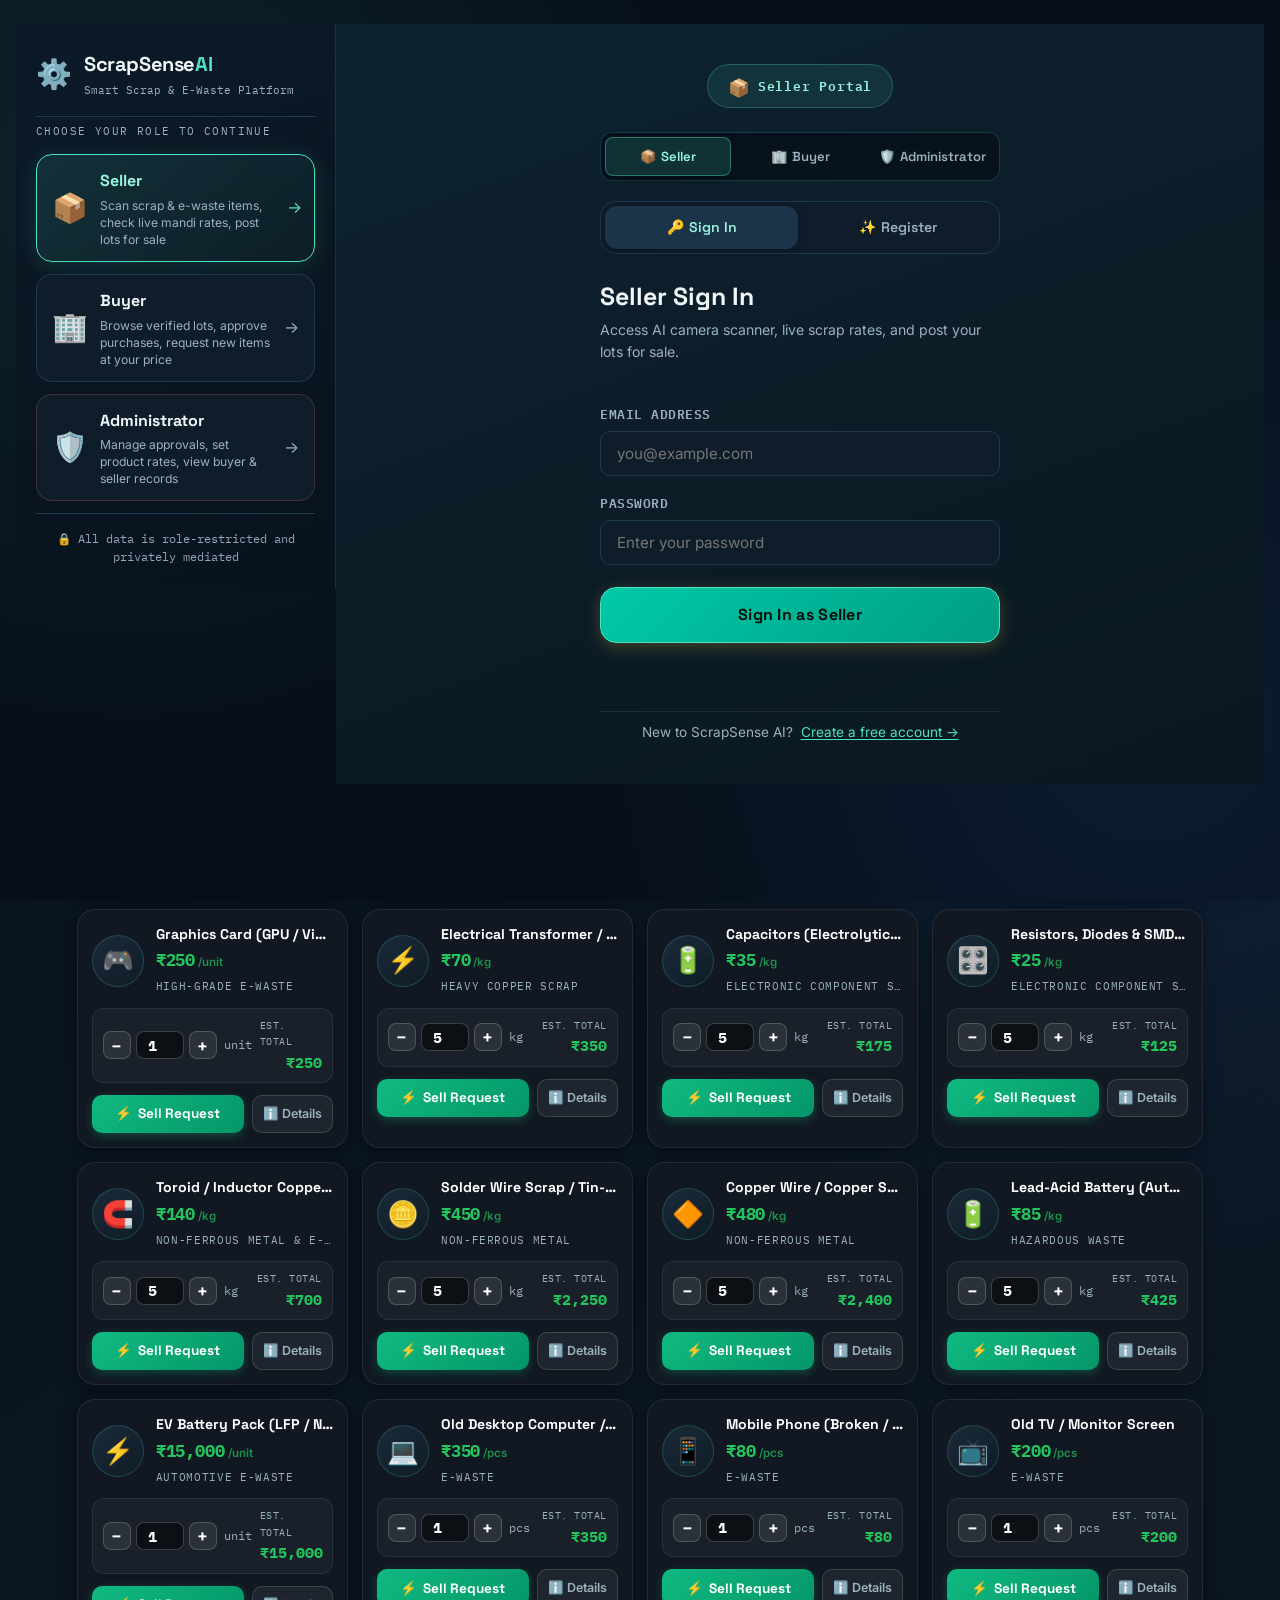
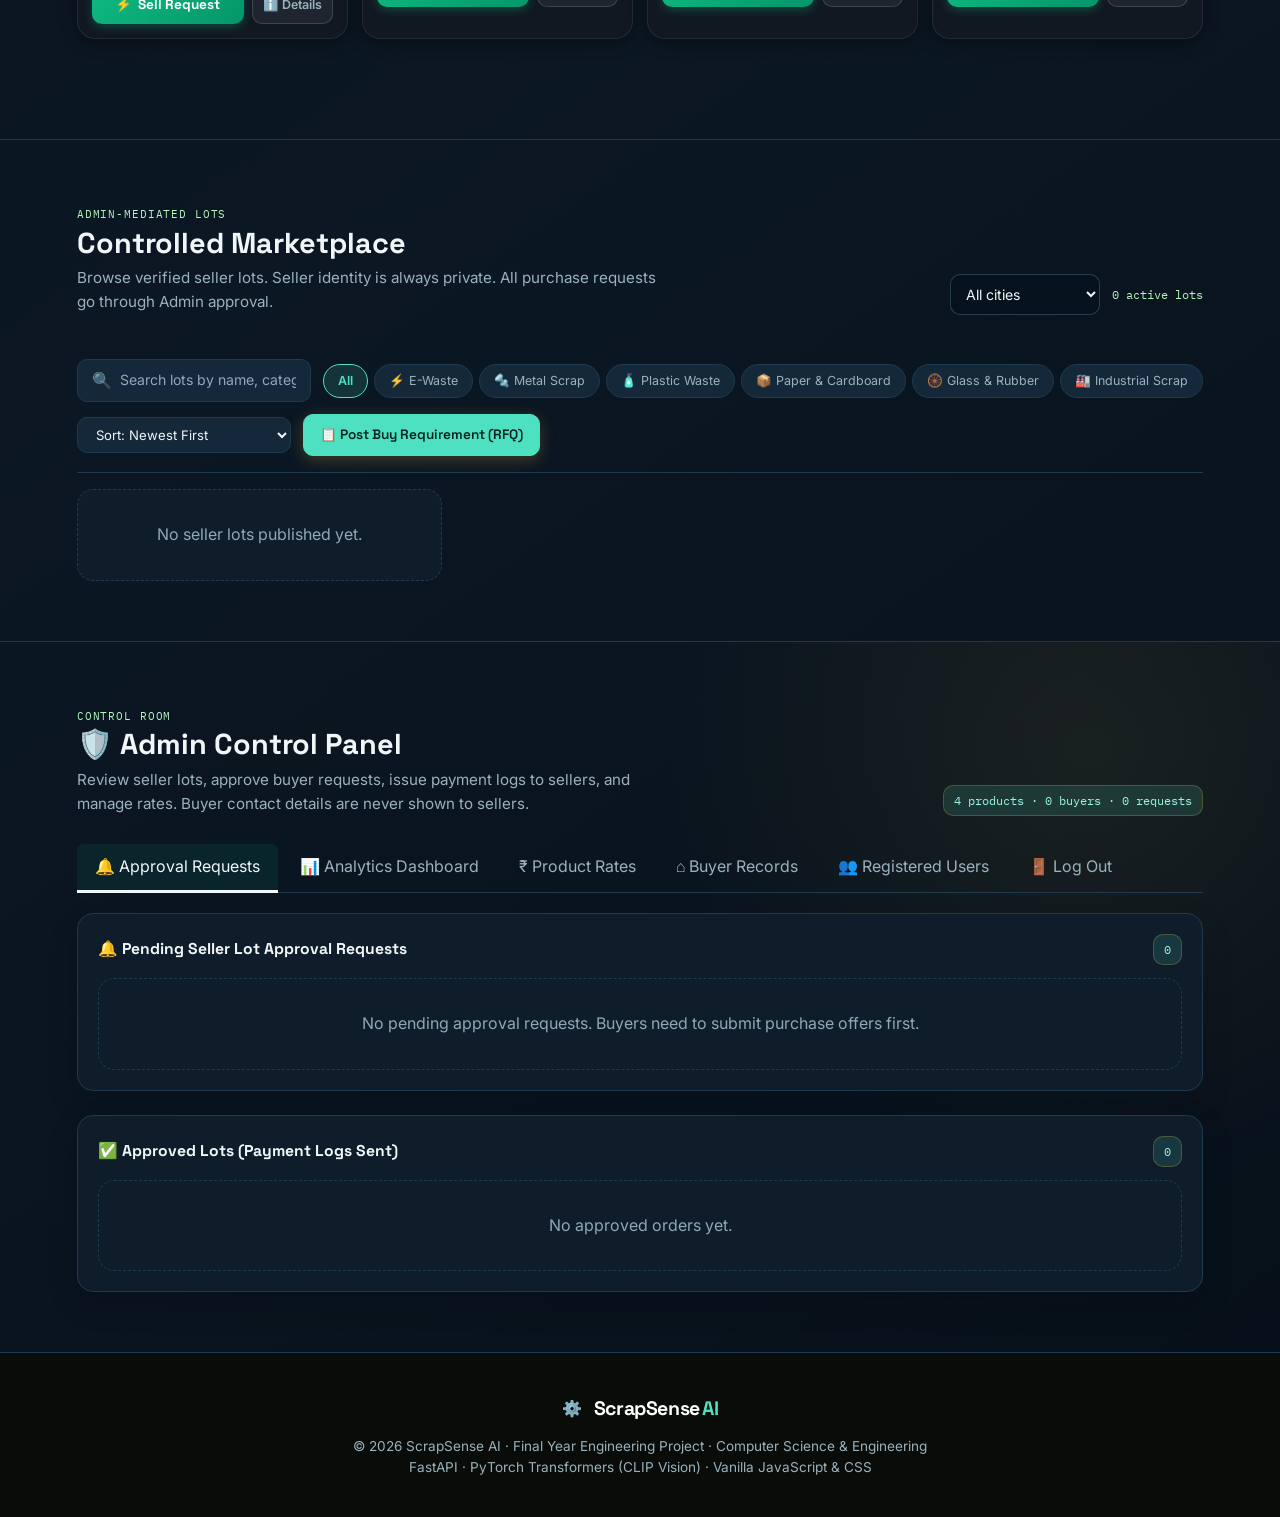
==== frontend/index.html @ e584befd "Upload ScrapSense AI full-stack project" ====
<!DOCTYPE html>
<html lang="en-IN">
<head>
  <meta charset="UTF-8" />
  <meta name="viewport" content="width=device-width, initial-scale=1.0" />
  <title>ScrapSense AI — Smart Scrap &amp; Electronic Waste Valuation Platform</title>
  <meta name="description" content="AI-powered scrap material identification, real-time mandi valuation, eco-impact analytics, and admin-mediated marketplace for Indian scrap and electronic waste recycling." />
  <meta name="keywords" content="scrap, e-waste, recycling, AI, CLIP, mandi rates, copper, aluminium, PCB, electronic waste, India" />
  <meta name="author" content="ScrapSense AI - Final Year Engineering Project" />
  <!-- Open Graph -->
  <meta property="og:title" content="ScrapSense AI — Smart Scrap & E-Waste Valuation" />
  <meta property="og:description" content="Zero-shot AI waste classification, dynamic scrap pricing, eco-impact analytics & admin-mediated marketplace." />
  <meta property="og:type" content="website" />
  <meta property="og:image" content="data:image/svg+xml,<svg xmlns='http://www.w3.org/2000/svg' viewBox='0 0 1200 630' fill='%230a0f1c'><rect width='1200' height='630'/><text x='50%25' y='45%25' font-size='72' fill='%2300d4aa' text-anchor='middle' font-family='sans-serif' font-weight='bold'>ScrapSense AI</text><text x='50%25' y='58%25' font-size='32' fill='%23a0aec0' text-anchor='middle' font-family='sans-serif'>Smart Scrap &amp; E-Waste Valuation Platform</text></svg>" />
  <!-- PWA -->
  <link rel="manifest" href="manifest.json" />
  <meta name="theme-color" content="#0a0f1c" />
  <meta name="apple-mobile-web-app-capable" content="yes" />
  <meta name="apple-mobile-web-app-status-bar-style" content="black-translucent" />
  <link rel="icon" type="image/svg+xml" href="data:image/svg+xml,<svg xmlns='http://www.w3.org/2000/svg' viewBox='0 0 100 100'><text y='.9em' font-size='90'>⚙️</text></svg>" />
  <link rel="preconnect" href="https://fonts.googleapis.com">
  <link rel="preconnect" href="https://fonts.gstatic.com" crossorigin>
  <link href="https://fonts.googleapis.com/css2?family=Space+Grotesk:wght@500;600;700&family=Inter:wght@300;400;500;600;700&family=IBM+Plex+Mono:wght@400;500;600;700&display=swap" rel="stylesheet">
  <link rel="stylesheet" href="style.css" />
  <!-- Standalone QR Code Library for Instant Mobile Scan -->
  <script src="https://cdnjs.cloudflare.com/ajax/libs/qrcodejs/1.0.0/qrcode.min.js"></script>
  <!-- Chart.js for Admin Analytics Dashboard -->
  <script src="https://cdn.jsdelivr.net/npm/chart.js@4.4.4/dist/chart.umd.min.js"></script>
</head>
<body>

  <!-- ================= AUTH SCREEN ================= -->
  <div class="auth-screen" id="authScreen">

    <!-- === ROLE SELECTOR PANEL (always visible left side) === -->
    <div class="auth-role-selector" id="authRoleSelector">
      <div class="auth-brand-top">
        <span class="auth-brand-icon">⚙️</span>
        <div>
          <div class="auth-brand-name">ScrapSense<span class="auth-brand-ai">AI</span></div>
          <div class="auth-brand-tag">Smart Scrap &amp; E-Waste Platform</div>
        </div>
      </div>

      <div class="auth-role-title">Choose Your Role to Continue</div>

      <!-- SELLER ROLE CARD -->
      <button type="button" class="auth-role-card auth-role-card--seller active-role-card" id="roleCardSeller" data-role="seller">
        <div class="arc-icon">📦</div>
        <div class="arc-body">
          <div class="arc-name">Seller</div>
          <div class="arc-desc">Scan scrap &amp; e-waste items, check live mandi rates, post lots for sale</div>
        </div>
        <div class="arc-arrow">→</div>
      </button>

      <!-- BUYER ROLE CARD -->
      <button type="button" class="auth-role-card auth-role-card--buyer" id="roleCardBuyer" data-role="buyer">
        <div class="arc-icon">🏢</div>
        <div class="arc-body">
          <div class="arc-name">Buyer</div>
          <div class="arc-desc">Browse verified lots, approve purchases, request new items at your price</div>
        </div>
        <div class="arc-arrow">→</div>
      </button>

      <!-- ADMIN ROLE CARD -->
      <button type="button" class="auth-role-card auth-role-card--admin" id="roleCardAdmin" data-role="admin">
        <div class="arc-icon">🛡️</div>
        <div class="arc-body">
          <div class="arc-name">Administrator</div>
          <div class="arc-desc">Manage approvals, set product rates, view buyer &amp; seller records</div>
        </div>
        <div class="arc-arrow">→</div>
      </button>

      <div class="auth-role-footer">🔒 All data is role-restricted and privately mediated</div>
    </div>

    <!-- === LOGIN/REGISTER PANEL (right side, changes per role) === -->
    <div class="auth-form-panel" id="authFormPanel">

      <!-- Role indicator badge -->
      <div class="auth-role-badge" id="authRoleBadge">
        <span class="arb-icon" id="authRoleBadgeIcon">📦</span>
        <span class="arb-label" id="authRoleBadgeLabel">Seller Portal</span>
      </div>

      <!-- Quick Role Selector Tabs for effortless role switching on all screen sizes -->
      <div class="auth-quick-roles" id="authQuickRoles">
        <button type="button" class="quick-role-pill active" data-role="seller">
          <span class="qrp-icon">📦</span> Seller
        </button>
        <button type="button" class="quick-role-pill" data-role="buyer">
          <span class="qrp-icon">🏢</span> Buyer
        </button>
        <button type="button" class="quick-role-pill" data-role="admin">
          <span class="qrp-icon">🛡️</span> Administrator
        </button>
      </div>

      <div class="auth-mode-switch" id="authModeSwitch">
        <button type="button" class="auth-mode-btn active" id="modeLoginBtn">🔑 Sign In</button>
        <button type="button" class="auth-mode-btn" id="modeRegisterBtn">✨ Register</button>
      </div>

      <!-- 1. LOGIN FORM -->
      <div class="auth-form-card" id="loginCard">
        <div class="card-intro">
          <h2 id="loginTitle">Seller Sign In</h2>
          <p id="loginSubtitle">Enter your registered email and password to access your seller dashboard.</p>
        </div>

        <form id="authForm" class="auth-form">
          <label id="authEmailLabel">Email Address
            <input name="email" id="authEmailInput" type="email" required placeholder="you@example.com" autocomplete="username" />
          </label>
          <label>Password
            <input name="password" id="authPasswordInput" type="password" required placeholder="Enter your password" autocomplete="current-password" />
          </label>
          <button class="btn btn-primary btn-auth" type="submit" id="loginSubmitBtn">
            <span class="btn-text">Sign In as Seller</span>
          </button>
          <p id="authMessage" class="form-message" aria-live="polite"></p>
        </form>

        <div class="auth-switch-prompt" id="registerSwitchPrompt">
          <span>New to ScrapSense AI?</span>
          <button type="button" class="link-switch-btn" id="goToRegisterBtn">Create a free account →</button>
        </div>

        <p class="admin-hint" id="adminHint" hidden>
          🔒 Administrator access is restricted. Use pre-configured system credentials only.
        </p>
      </div>

      <!-- 2. REGISTRATION FORM -->
      <div class="auth-form-card" id="registerCard" hidden>
        <div class="card-intro">
          <h2 id="registerTitle">Create Seller Account</h2>
          <p id="registerSubtitle">Register once to publish waste lots and receive verified buyer offers.</p>
        </div>

        <form id="registrationForm" class="auth-form">
          <label>Full Name
            <input name="name" id="regNameInput" required placeholder="e.g. Ramesh Kumar / EcoRecycle" />
          </label>
          <label>Email Address
            <input name="email" id="regEmailInput" type="email" required placeholder="you@example.com" />
          </label>
          <label>Password (minimum 6 characters)
            <input name="password" id="regPasswordInput" type="password" minlength="6" required placeholder="Create your password" />
          </label>
          <button class="btn btn-secondary btn-auth" type="submit" id="registerSubmitBtn">
            <span class="btn-text">Create Account</span>
          </button>
          <p id="registrationMessage" class="form-message" aria-live="polite"></p>
        </form>

        <div class="auth-switch-prompt">
          <span>Already have an account?</span>
          <button type="button" class="link-switch-btn" id="goToLoginBtn">Sign in to your account →</button>
        </div>
      </div>

    </div>
  </div>

  <!-- ================= TOP HEADER ================= -->
  <header class="site-header">
    <div class="brand">
      <div class="brand-icon-wrap">⚙️</div>
      <div class="brand-text">
        <div class="brand-name-row">
          <span class="brand-name">ScrapSense<span class="brand-ai">AI</span></span>
          <span class="brand-version-badge">PRO</span>
        </div>
        <span class="brand-sub">Electronic &amp; Scrap Intelligence</span>
      </div>
    </div>

    <div class="header-right">
      <!-- Phone App QR Trigger Button -->
      <button class="btn-phone-connect" id="openPhoneModalBtn" type="button" title="Open on Mobile Phone">
        <span class="phone-icon">📱</span>
        <span class="phone-text">Mobile View</span>
      </button>

      <!-- Realtime Backend Health Pill -->
      <div class="server-status" id="serverStatus" title="ScrapSense Backend Status · Click to Reconnect">
        <span class="status-dot online"></span>
        <span id="serverStatusText">Connecting...</span>
      </div>

      <!-- User Profile & Logout Widget (Single unified widget) -->
      <div class="user-session-widget" id="userSessionWidget" hidden>
        <div class="user-profile-badge" id="userProfileBadge" title="Active Session">
          <span class="user-avatar-icon" id="userAvatarIcon">👤</span>
          <div class="user-info-text">
            <span class="user-role-tag" id="userRoleTag">SELLER</span>
            <span class="user-display-name" id="userDisplayName">Active User</span>
          </div>
        </div>
        <button id="headerLogoutBtn" class="btn-header-logout" type="button" title="Sign Out">
          <span class="logout-icon">🚪</span>
          <span class="logout-text">Logout</span>
        </button>
      </div>

      <!-- Mobile Hamburger Button -->
      <button class="hamburger-btn" id="hamburgerBtn" type="button" aria-label="Toggle navigation" aria-expanded="false">
        <span class="hamburger-line"></span>
        <span class="hamburger-line"></span>
        <span class="hamburger-line"></span>
      </button>

      <!-- Site Navigation Drawer for Mobile/Guest -->
      <nav class="site-nav" id="siteNav">
        <a href="#detect" class="nav-link-detect">Prices &amp; Scan</a>
        <a href="#marketplace" class="nav-link-market">Marketplace</a>
        <a href="#orders" class="nav-link-orders">Orders</a>
        <a href="#history" class="nav-link-history">History</a>
        <a href="#categories" class="nav-link-categories">Prices</a>
        <a href="#how" class="nav-link-how">Guide</a>
        <button id="logoutBtn" class="logout-btn mobile-only-logout" type="button">🚪 Log out</button>
      </nav>
    </div>
  </header>

  <!-- ================= SELLER DASHBOARD SEGMENTED TABS ================= -->
  <div class="seller-nav-bar" id="sellerNavBar">
    <div class="seller-nav-container">
      <button type="button" class="seller-tab-btn active" data-seller-tab="scanner">
        <span class="tab-icon">📊</span>
        <span class="tab-text">Spot Rates &amp; Scanner</span>
      </button>
      <button type="button" class="seller-tab-btn" data-seller-tab="post-lot">
        <span class="tab-icon">📦</span>
        <span class="tab-text">Post Scrap Lot</span>
      </button>
      <button type="button" class="seller-tab-btn" data-seller-tab="orders">
        <span class="tab-icon">🛒</span>
        <span class="tab-text">Orders &amp; Payouts</span>
      </button>
      <button type="button" class="seller-tab-btn" data-seller-tab="history">
        <span class="tab-icon">📈</span>
        <span class="tab-text">Scrap Log History</span>
      </button>
      <button type="button" class="seller-tab-btn" data-seller-tab="guide">
        <span class="tab-icon">💡</span>
        <span class="tab-text">Recycling Guide</span>
      </button>
      <button type="button" class="seller-tab-btn seller-tab-chatbot" data-seller-tab="chatbot" id="tabChatbotBtn">
        <span class="tab-icon">🤖</span>
        <span class="tab-text">AI Copilot</span>
      </button>
      <button type="button" class="seller-tab-btn seller-tab-logout" id="sellerLogoutBtn" title="Log Out from Seller Dashboard">
        <span class="tab-icon">🚪</span>
        <span class="tab-text">Log Out</span>
      </button>
    </div>
  </div>

  <!-- ================= BUYER DASHBOARD SEGMENTED TABS ================= -->
  <div class="buyer-nav-bar" id="buyerNavBar" hidden>
    <div class="seller-nav-container">
      <button type="button" class="buyer-tab-btn active" data-buyer-tab="marketplace">
        <span class="tab-icon">🏪</span>
        <span class="tab-text">Browse Marketplace</span>
      </button>
      <button type="button" class="buyer-tab-btn" data-buyer-tab="add-item">
        <span class="tab-icon">➕</span>
        <span class="tab-text">Add Product / Price Offer</span>
      </button>
      <button type="button" class="buyer-tab-btn" data-buyer-tab="my-requests">
        <span class="tab-icon">📋</span>
        <span class="tab-text">My Requests</span>
      </button>
      <button type="button" class="buyer-tab-btn buyer-tab-chatbot" data-buyer-tab="chatbot" id="buyerTabChatbotBtn">
        <span class="tab-icon">🤖</span>
        <span class="tab-text">AI Copilot</span>
      </button>
      <button type="button" class="buyer-tab-btn buyer-tab-logout" id="buyerLogoutBtn" title="Log Out from Buyer Dashboard">
        <span class="tab-icon">🚪</span>
        <span class="tab-text">Log Out</span>
      </button>
    </div>
  </div>

  <main>

    <!-- ================= 1. HERO & CAMERA SCANNER (SHOWN FIRST) ================= -->
    <section class="hero seller-view-section" id="detect" data-seller-view="scanner" hidden>

      <!-- ================= ELECTRONIC COMPONENTS & E-WASTE SCANNER ================= -->
      <div class="electronic-scanner-wrapper" id="electronicScannerWrapper">
      <div class="hero-copy">
        <div class="badge-pill">
          <span class="pulse-icon">●</span> Electronic Components &amp; E-Waste AI Vision
        </div>
        <h1>Scan Components.<br><span class="accent">Unlock Scrap &amp; Resale Value.</span></h1>
        <p class="hero-sub">
          Point your live camera at microcontrollers, PCBs, IC chips, copper coils, capacitors, transistors, 
          resistors, batteries, or electronic waste for instant AI classification and real-time mandi valuation.
        </p>

        <!-- Quick sample buttons for Electronic Components ONLY -->
        <div class="quick-samples">
          <div class="sample-head">
            <span class="sample-label">⚡ Test Electronic Component AI Vision (Click to simulate):</span>
            <span class="sample-badge">100% Hardware &amp; Silicon</span>
          </div>
          <div class="sample-chips">
            <button class="sample-chip" data-sample="arduino">🤖 Arduino / ESP32</button>
            <button class="sample-chip" data-sample="motherboard">🔌 Motherboard PCB</button>
            <button class="sample-chip" data-sample="ic_chip">🔲 IC Microchip</button>
            <button class="sample-chip" data-sample="cpu">🧠 CPU Processor</button>
            <button class="sample-chip" data-sample="gpu">🎮 Graphics Card</button>
            <button class="sample-chip" data-sample="transformer">⚡ Transformer</button>
            <button class="sample-chip" data-sample="capacitor">🔋 Capacitor</button>
            <button class="sample-chip" data-sample="resistor">🎛️ Resistors/SMD</button>
            <button class="sample-chip" data-sample="inductor">🧲 Inductor Toroid</button>
            <button class="sample-chip" data-sample="solder">🪙 Solder Scrap</button>
            <button class="sample-chip" data-sample="copper">🔶 Copper Wire</button>
            <button class="sample-chip" data-sample="battery">🔋 Lead Battery</button>
            <button class="sample-chip" data-sample="ev_battery">⚡ EV Battery</button>
            <button class="sample-chip" data-sample="computer">💻 PC / Laptop</button>
            <button class="sample-chip" data-sample="mobile">📱 Mobile Phone</button>
            <button class="sample-chip" data-sample="tv">📺 TV / Monitor</button>
          </div>
        </div>
      </div>

      <!-- Scan & Upload Box -->
      <div class="scan-panel">
        <!-- AI Vision Engine Switcher -->
        <div class="ai-engine-selector-bar" id="aiEngineSelectorBar">
          <span class="ai-engine-label">🧠 Vision Model:</span>
          <div class="ai-engine-options">
            <button type="button" class="ai-engine-btn active" data-engine="clip" title="Zero-Shot Local CLIP ViT">⚡ Fast CLIP</button>
            <button type="button" class="ai-engine-btn" data-engine="gemini" title="Google Astra / Gemini 1.5 Flash Vision">🔵 Astra / Gemini</button>
            <button type="button" class="ai-engine-btn" data-engine="openai" title="OpenAI GPT-4o Vision">🟢 GPT-4o</button>
            <button type="button" class="ai-engine-btn" data-engine="claude" title="Anthropic Claude 3.5 Sonnet Vision">🟣 Claude 3.5</button>
          </div>
        </div>

        <div class="scan-tabs">
          <button class="scan-tab active" data-mode="camera">📷 Live Camera Scanner</button>
          <button class="scan-tab" data-mode="upload">📁 Upload File / Photo</button>
        </div>

        <div class="scan-stage">
          <!-- Live Camera Stream Box (Default on Seller Page) -->
          <div class="camera-box" id="cameraBox">
            <div class="video-wrapper">
              <video id="video" autoplay playsinline></video>
              <canvas id="canvas" hidden></canvas>
              <div class="camera-overlay-target">
                <div class="scanner-laser"></div>
                <div class="scanner-corner tl"></div>
                <div class="scanner-corner tr"></div>
                <div class="scanner-corner bl"></div>
                <div class="scanner-corner br"></div>
                <span class="scanner-label">TARGET ELECTRONIC COMPONENT</span>
              </div>
            </div>
            <div class="camera-controls">
              <button id="startCamBtn" class="btn btn-secondary">▶ Start Live Camera</button>
              <button id="switchCamBtn" class="btn btn-secondary" hidden title="Switch Camera">🔄 Flip Cam</button>
              <button id="captureBtn" class="btn btn-primary" hidden>📸 Capture Photo</button>
              <button id="retakeBtn" class="btn btn-secondary" hidden>↺ Retake Photo</button>
            </div>
          </div>

          <!-- Upload Dropzone (Hidden when camera is active) -->
          <div class="dropzone" id="dropzone" hidden>
            <input type="file" id="fileInput" accept="image/*" hidden />
            <div class="dropzone-hint" id="dropzoneHint">
              <div class="dz-icon-circle">
                <span class="dz-icon">⤒</span>
              </div>
              <p class="dz-title">Drag &amp; drop component photo here</p>
              <p class="dz-sub">or <button type="button" id="browseBtn" class="link-btn">browse photos</button></p>
              <span class="dz-format">Supports JPG, PNG, WEBP, HEIC</span>
            </div>
            <img id="previewImg" class="preview-img" alt="Scrap Preview" hidden />
          </div>
        </div>

        <div class="action-bar">
          <button id="analyzeBtn" class="btn btn-primary btn-analyze" disabled>
            <span class="btn-text">⚡ Analyze Item with AI</span>
            <span class="btn-spinner" hidden></span>
          </button>
        </div>
        <p id="statusMsg" class="status-msg">Click 'Start Live Camera' or select a sample electronic item above</p>
      </div> <!-- end .scan-panel -->
      </div> <!-- end #electronicScannerWrapper -->

      <!-- ================= NON-CAMERA CATEGORY VALUATION HUB ================= -->
      <div class="category-valuation-hub" id="categoryValuationHub">
        <!-- Camera restriction notification banner -->
        <div class="camera-scope-banner">
          <div class="csb-left">
            <span class="csb-icon">📷</span>
            <div class="csb-text">
              <strong>AI Camera Scanner is Dedicated to Electronic Components &amp; E-Waste</strong>
              <p>For <span id="currentCategoryName">Metal Scrap</span>, evaluate by weight below using real Indian Mandi rates, calculate instant payouts, or post your lot for certified buyers.</p>
            </div>
          </div>
          <button type="button" class="btn btn-secondary btn-sm" id="switchToCameraBtn">
            ⚡ Switch to Electronic Camera
          </button>
        </div>

        <!-- Selected Category Items Grid -->
        <div class="category-hub-head">
          <div>
            <h3 id="categoryHubTitle">🔩 Metal Scrap — Current Market Spot Rates</h3>
            <p id="categoryHubSubtitle" class="hub-subtitle">Click any item below to calculate weight-based cash payout or post for sale.</p>
          </div>
          <span class="hub-city-indicator" id="hubCityIndicator">📍 Indian Mandi Benchmark</span>
        </div>

        <div class="category-cards-grid" id="categoryCardsGrid">
          <!-- Populated dynamically with item cards for the selected category -->
        </div>

        <!-- Quick Weight Payout Calculator for this Category -->
        <div class="category-calc-box">
          <div class="calc-box-head">
            <span class="calc-icon">🧮</span>
            <div>
              <h4>Instant Scrap Mandi Valuation Calculator</h4>
              <p>Select material and enter weight to see accurate live payout</p>
            </div>
          </div>

          <div class="cat-calc-grid">
            <div class="cat-calc-inputs">
              <label>Selected Material / Item:
                <select id="catCalcItemSelect" class="form-select"></select>
              </label>

              <div class="form-row-calc">
                <label>Weight / Quantity:
                  <input type="number" id="catCalcQty" min="0.5" step="0.5" value="10" />
                </label>
                <div class="calc-unit-display">
                  <span>Unit:</span>
                  <strong id="catCalcUnitLabel" class="cat-unit-badge">kg</strong>
                </div>
              </div>

              <div class="cat-calc-rate-preview">
                <span>Current Mandi Spot Rate:</span>
                <strong id="catCalcRateText">₹28 / kg</strong>
              </div>
            </div>

            <div class="cat-calc-payout">
              <div class="cat-payout-label">Estimated Seller Payout</div>
              <div class="cat-payout-value" id="catCalcTotalPayout">₹280</div>
              <div class="cat-payout-band">
                <span>Min: <b id="catCalcMinPayout">₹260</b></span>
                <span>•</span>
                <span>Max: <b id="catCalcMaxPayout">₹320</b></span>
              </div>
              <button type="button" class="btn btn-primary btn-block" id="catCalcSellBtn">
                📦 Post This Lot for Sale →
              </button>
            </div>
          </div>
        </div>
      </div> <!-- end #categoryValuationHub -->

    </section> <!-- end #detect (hero) -->

    <!-- ================= RESULT / DIGITAL RECEIPT ================= -->
    <section class="result-wrap seller-view-section" id="resultWrap" data-seller-view="scanner" hidden>
      <div class="receipt-container">
        
        <div class="receipt" id="receipt">
          <div class="receipt-notch left"></div>
          <div class="receipt-notch right"></div>

          <!-- Header -->
          <div class="receipt-head">
            <div class="receipt-icon-box">
              <span class="receipt-icon" id="rIcon">♻️</span>
            </div>
            <div class="receipt-title-box">
              <span class="receipt-tag" id="rTag">VALUATION &amp; RECYCLING SLIP</span>
              <h2 id="rName">Copper Wire Scrap</h2>
              <span class="receipt-category" id="rCategory">Non-Ferrous Metal</span>
            </div>
            <div class="confidence-badge">
              <span class="conf-score" id="rConfidence">96.4%</span>
              <span class="conf-label">AI Match</span>
            </div>
          </div>

          <div class="receipt-divider"></div>

          <!-- Specifications Table -->
          <dl class="receipt-specs">
            <div class="spec-item">
              <dt>Classification</dt>
              <dd id="rType">Recyclable - High Value</dd>
            </div>
            <div class="spec-item">
              <dt>Current Market Rate</dt>
              <dd id="rPrice" class="highlight-brass">₹480 - ₹680 / kg</dd>
            </div>
            <div class="spec-item">
              <dt>Admin Routing</dt>
              <dd id="rSellTo">Electrical scrap dealer / Wire refinery</dd>
            </div>
          </dl>

          <!-- Interactive Calculator -->
          <div class="calc-section">
            <div class="calc-header">
              <span class="calc-title">🧮 Interactive Resale Value Calculator</span>
              <span class="calc-unit" id="calcUnitLabel">Quantity (kg)</span>
            </div>
            <div class="calc-controls">
              <div class="calc-input-row">
                <input type="number" id="calcQty" min="0.1" step="0.5" value="5" class="calc-input" />
                <span class="calc-unit-tag" id="calcUnitTag">kg</span>
              </div>
              <input type="range" id="calcSlider" min="0.5" max="50" step="0.5" value="5" class="calc-slider" />
            </div>

            <div class="calc-payout-box">
              <div class="payout-col min">
                <span class="payout-label">Min Est.</span>
                <span class="payout-val" id="payoutMin">₹2,400</span>
              </div>
              <div class="payout-col avg featured">
                <span class="payout-label">Expected Average</span>
                <span class="payout-val" id="payoutAvg">₹2,900</span>
              </div>
              <div class="payout-col max">
                <span class="payout-label">Max Est.</span>
                <span class="payout-val" id="payoutMax">₹3,400</span>
              </div>
            </div>
          </div>

          <!-- Eco Impact Box -->
          <div class="eco-box" id="ecoBox">
            <div class="eco-head">
              <span class="eco-icon">🌱</span>
              <div>
                <strong>Eco-Impact &amp; Circular Recovery</strong>
                <p id="ecoBadgeText" class="eco-sub">95% energy saved over virgin mining</p>
              </div>
            </div>
            <div class="eco-metrics">
              <div class="eco-metric">
                <span class="eco-num" id="ecoCo2">4.5 kg</span>
                <span class="eco-desc">CO₂ Emissions Diverted</span>
              </div>
              <div class="eco-metric">
                <span class="eco-num" id="ecoEnergy">85%</span>
                <span class="eco-desc">Energy Conserved</span>
              </div>
            </div>
          </div>

          <!-- Upcycling & Reuse Tip -->
          <div class="tip-box">
            <span class="tip-icon">💡</span>
            <div class="tip-content">
              <strong>Reuse &amp; Value Tip:</strong>
              <p id="rTip">Mechanically strip the insulation rather than burning it to avoid toxic gases and receive top scrap value.</p>
            </div>
          </div>

          <div class="receipt-divider dashed"></div>

          <!-- Alternative AI Predictions -->
          <div class="alt-predictions">
            <p class="alt-title">Alternative Classifier Matches</p>
            <div class="alt-bars" id="rAltList"></div>
          </div>

          <!-- Receipt Footer Actions -->
          <div class="receipt-actions">
            <button type="button" class="btn btn-secondary btn-sm" id="printReceiptBtn">
              🖨️ Print Scrap Slip
            </button>
            <button type="button" class="btn btn-primary btn-sm" id="saveHistoryBtn">
              💾 Save to Log
            </button>
          </div>

          <p class="receipt-disclaimer">
            *Resale figures are indicative Indian scrap averages for demonstration. Physical prices depend on purity, batch weight, and local market rate.
          </p>
        </div> <!-- end #receipt -->

      </div> <!-- end .receipt-container -->
    </section> <!-- end #resultWrap -->

    <!-- ================= 2. LIVE SCRAP & E-WASTE PRICE BOARD & VALUATION ================= -->
    <section class="categories-section seller-view-section" id="categories" data-seller-view="scanner">

      <!-- Single Unified Top Location, Search & Camera Scanner Trigger Row -->
      <div class="mandi-topbar">
        <div class="city-selector-pill">
          <span class="city-pin">📍</span>
          <select id="mandiCitySelect" aria-label="Select City for Mandi Rates">
            <option value="Pune" selected>Pune</option>
            <option value="Mumbai">Mumbai</option>
            <option value="Delhi NCR">Delhi NCR</option>
            <option value="Bengaluru">Bengaluru</option>
            <option value="Hyderabad">Hyderabad</option>
            <option value="Jaipur">Jaipur</option>
            <option value="Ahmedabad">Ahmedabad</option>
            <option value="Chennai">Chennai</option>
            <option value="Kolkata">Kolkata</option>
          </select>
          <span class="city-arrow">▾</span>
        </div>

        <div class="mandi-search-pill">
          <span class="search-icon">🔍</span>
          <input type="text" id="categorySearch" placeholder="Search any scrap materials, components..." autocomplete="off" />
          <button type="button" id="clearSearchBtn" class="clear-search-btn" hidden>✕</button>
        </div>

        <button type="button" class="btn-topbar-scanner" id="topbarScannerBtn" title="Launch AI Camera Vision for Electronic Scrap">
          <span class="btn-scanner-icon">⚡</span>
          <span>AI Camera Scanner</span>
        </button>
      </div>

      <!-- Section heading with count + city loading bar -->
      <div class="mandi-section-head">
        <div>
          <div class="mandi-section-title" id="mandiBoardTitle">📊 Live Scrap &amp; E-Waste Price Board</div>
          <div class="mandi-section-subtitle" id="mandiBoardSubtitle">Real-time mandi spot rates · Updated for selected city</div>
        </div>
        <span class="mandi-count-badge" id="mandiCountBadge">0 items</span>
      </div>
      <div class="city-loading-bar" id="cityLoadingBar"></div>

      <!-- Single Unified Category Filter Pills -->
      <div class="category-pills" id="categoryPills">
        <button type="button" class="cat-pill active" data-cat-filter="all" data-cat="All Categories">
          <span class="cp-icon">🌐</span> All Materials
        </button>
        <button type="button" class="cat-pill" data-cat-filter="E-Waste" data-cat="E-Waste">
          <span class="cp-icon">⚡</span> Electronic &amp; E-Waste
        </button>
        <button type="button" class="cat-pill" data-cat-filter="Metal Scrap" data-cat="Metal Scrap">
          <span class="cp-icon">🔩</span> Metal Scrap
        </button>
        <button type="button" class="cat-pill" data-cat-filter="Plastic Waste" data-cat="Plastic Waste">
          <span class="cp-icon">🧴</span> Plastic Waste
        </button>
        <button type="button" class="cat-pill" data-cat-filter="Paper &amp; Cardboard" data-cat="Paper &amp; Cardboard">
          <span class="cp-icon">📦</span> Paper &amp; Cardboard
        </button>
        <button type="button" class="cat-pill" data-cat-filter="Glass &amp; Rubber" data-cat="Glass &amp; Rubber">
          <span class="cp-icon">🛞</span> Glass &amp; Rubber
        </button>
        <button type="button" class="cat-pill" data-cat-filter="Industrial Scrap" data-cat="Industrial Scrap">
          <span class="cp-icon">🏭</span> Industrial Scrap
        </button>
      </div>

      <!-- Dynamic Mandi Cards Grid -->
      <div class="mandi-grid" id="categoryGrid">
        <!-- populated dynamically by script.js -->
      </div>
    </section>

    <!-- ================= 3. SELLER POST LOT (ACCESSIBLE VIA TOP TAB) ================= -->
    <section class="seller-lot-section seller-view-section" id="sellerPostLot" data-seller-view="post-lot" hidden>
      <div class="section-head">
        <div>
          <span class="section-kicker">SELLER ACTION</span>
          <h2>📦 Submit Scrap Lot for Admin Verification</h2>
          <p class="section-sub">Your personal identity and phone number remain completely private. Admin verifies your lot before displaying it to certified buyers.</p>
        </div>
      </div>

      <div class="seller-lot-container">
        <form id="listingForm" class="listing-form">
          <div class="form-row">
            <label>Item Name / Component
              <input name="item" id="lotItemInput" required placeholder="e.g. Copper Wire / Motherboard PCBs / Arduino" />
            </label>
            <label>Category
              <select name="category" id="lotCategorySelect" required>
                <option value="E-Waste">⚡ E-Waste &amp; Electronic Components</option>
                <option value="Metal Scrap">🔩 Metal Scrap</option>
                <option value="Plastic Waste">🧴 Plastic Waste</option>
                <option value="Paper &amp; Cardboard">📦 Paper &amp; Cardboard</option>
                <option value="Glass &amp; Rubber">🛞 Glass &amp; Rubber</option>
                <option value="Industrial Scrap">🏭 Industrial Scrap</option>
              </select>
            </label>
          </div>

          <div class="form-row">
            <label>Available Quantity
              <input name="quantity" type="number" min="0.1" step="0.1" value="5" required />
            </label>
            <label>Unit
              <select name="unit" id="lotUnitSelect">
                <option value="kg">kg</option>
                <option value="unit">unit / piece</option>
                <option value="pack">pack</option>
              </select>
            </label>
          </div>

          <div class="form-row">
            <label>State
              <select name="state" id="listingState" required>
                <option value="Rajasthan">Rajasthan</option>
                <option value="Delhi">Delhi</option>
                <option value="Haryana">Haryana</option>
                <option value="Gujarat">Gujarat</option>
                <option value="Maharashtra">Maharashtra</option>
                <option value="Uttar Pradesh">Uttar Pradesh</option>
                <option value="Madhya Pradesh">Madhya Pradesh</option>
                <option value="Punjab">Punjab</option>
                <option value="Karnataka">Karnataka</option>
                <option value="Tamil Nadu">Tamil Nadu</option>
              </select>
            </label>
            <label>City
              <select name="city" id="listingCity" required>
                <option value="Jaipur">Jaipur</option>
              </select>
            </label>
          </div>

          <div class="form-row">
            <label>Contact Number (WhatsApp)
              <input type="tel" name="seller_phone" id="lotPhoneInput" placeholder="e.g. +91 98765 43210" />
            </label>
            <label>Detailed Pickup Address
              <div style="display: flex; gap: 8px;">
                <input type="text" name="address" id="lotAddressInput" placeholder="e.g. 12/4 Industrial Area, Phase 2" style="flex: 1;" />
                <button type="button" class="btn btn-secondary btn-sm" id="autoDetectLocationBtn" title="Auto-detect my location" style="padding: 0 10px;">📍 Detect</button>
              </div>
            </label>
          </div>

          <label>Attach Photos/Documents
            <input type="file" name="file_upload" id="lotFileInput" accept="image/*,.pdf,.doc,.docx" multiple style="display: block; margin-top: 5px;" />
          </label>

          <label>Seller Note &amp; Lot Condition
            <textarea name="note" rows="3" placeholder="Describe component condition, purity, quantity, packaging, or pickup availability..."></textarea>
          </label>

          <button class="btn btn-primary btn-submit-lot" type="submit">Publish Lot for Verification</button>
          <p id="listingMessage" class="form-message" aria-live="polite"></p>
        </form>

        <!-- Seller's Published Lots Management Table -->
        <div class="seller-my-lots-card" id="sellerMyLotsCard">
          <div class="sml-header">
            <div class="sml-title-group">
              <span class="sml-icon">📦</span>
              <div>
                <h3>My Published Scrap Lots</h3>
                <p class="sml-sub">Manage, update pricing, or edit details of your listed scrap inventory. Visible exclusively on your seller dashboard.</p>
              </div>
            </div>
            <span class="sml-count-badge" id="sellerMyLotsCount">0 Lots</span>
          </div>
          <div class="sml-table-responsive">
            <table class="sml-table" id="sellerMyLotsTable">
              <thead>
                <tr>
                  <th>Item &amp; Category</th>
                  <th>Quantity</th>
                  <th>Price Range</th>
                  <th>Location</th>
                  <th>Status</th>
                  <th style="text-align: right;">Action</th>
                </tr>
              </thead>
              <tbody id="sellerMyLotsTbody">
                <tr>
                  <td colspan="6" class="empty-lots-cell">No lots published yet. Fill the form above to submit your first lot.</td>
                </tr>
              </tbody>
            </table>
          </div>
        </div>
      </div>
    </section>

    <!-- ================= 4. MARKETPLACE (SHOWN TO ALL - ROLE-FILTERED) ================= -->
    <section class="market-section" id="marketplace">
      <div class="section-head">
        <div>
          <span class="section-kicker">ADMIN-MEDIATED LOTS</span>
          <h2>Controlled Marketplace</h2>
          <p class="section-sub">Browse verified seller lots. Seller identity is always private. All purchase requests go through Admin approval.</p>
        </div>
        <div class="market-tools">
          <select id="cityFilter" class="admin-select" aria-label="Filter listings by city">
            <option value="all">All cities</option>
          </select>
          <span class="market-count" id="marketCount">0 active lots</span>
        </div>
      </div>

      <!-- Marketplace Search & Filter Bar -->
      <div class="market-search-bar">
        <div class="market-search-input-wrap">
          <span class="search-icon">🔍</span>
          <input type="text" id="marketSearchInput" placeholder="Search lots by name, category..." autocomplete="off" />
        </div>
        <div class="market-filter-pills">
          <button type="button" class="market-filter-pill active" data-market-filter="all">All</button>
          <button type="button" class="market-filter-pill" data-market-filter="E-Waste">⚡ E-Waste</button>
          <button type="button" class="market-filter-pill" data-market-filter="Metal Scrap">🔩 Metal Scrap</button>
          <button type="button" class="market-filter-pill" data-market-filter="Plastic Waste">🧴 Plastic Waste</button>
          <button type="button" class="market-filter-pill" data-market-filter="Paper &amp; Cardboard">📦 Paper &amp; Cardboard</button>
          <button type="button" class="market-filter-pill" data-market-filter="Glass &amp; Rubber">🛞 Glass &amp; Rubber</button>
          <button type="button" class="market-filter-pill" data-market-filter="Industrial Scrap">🏭 Industrial Scrap</button>
        </div>
        <select id="marketSortSelect" class="market-sort-select">
          <option value="newest">Sort: Newest First</option>
          <option value="oldest">Sort: Oldest First</option>
          <option value="price-low">Sort: Price Low → High</option>
          <option value="price-high">Sort: Price High → Low</option>
          <option value="qty-high">Sort: Quantity High → Low</option>
        </select>
        <button type="button" class="btn btn-primary btn-market-add-prod" id="marketAddProductBtn" title="Post Buy Requirement (RFQ) to certified sellers">
          <span>📋 Post Buy Requirement (RFQ)</span>
        </button>
      </div>

      <div class="market-grid" id="marketGrid"><div class="empty-market">No seller lots published yet.</div></div>
    </section>

    <!-- ================= BUYER: ADD ITEM / PROCUREMENT RFQ ================= -->
    <section class="buyer-add-section" id="buyerAddItem" hidden>
      <div class="section-head">
        <div>
          <span class="section-kicker">ENTERPRISE BUYER PROCUREMENT DESK</span>
          <h2>📋 Post Buy Requirement (RFQ)</h2>
          <p class="section-sub">Broadcast your scrap procurement requirement to certified sellers. Admin reviews and matches your demand with verified bulk lots.</p>
        </div>
      </div>
      <div class="seller-lot-container">
        <form id="buyerItemForm" class="listing-form buyer-procurement-form">
          <div class="form-row">
            <label>Material / Scrap Specification
              <input name="item" id="buyerItemInput" required placeholder="e.g. Clean HMS-1 Iron / Shredded PET Flakes / Server Motherboards" />
            </label>
            <label>Scrap Material Sector
              <select name="category" id="buyerCategorySelect" required>
                <option value="E-Waste">⚡ Electronic Components &amp; E-Waste</option>
                <option value="Metal Scrap">🔩 Metal Scrap</option>
                <option value="Plastic Waste">🧴 Plastic Waste</option>
                <option value="Paper &amp; Cardboard">📦 Paper &amp; Cardboard</option>
                <option value="Glass &amp; Rubber">🛞 Glass &amp; Rubber</option>
                <option value="Industrial Scrap">🏭 Industrial Scrap</option>
              </select>
            </label>
          </div>
          <div class="form-row">
            <label>Required Quantity
              <input name="quantity" type="number" min="0.1" step="0.1" value="100" required />
            </label>
            <label>Unit of Measurement
              <select name="unit" id="buyerUnitSelect">
                <option value="kg">kg (Kilograms)</option>
                <option value="MT">MT (Metric Tons)</option>
                <option value="unit">unit / piece</option>
                <option value="pack">pack / bale</option>
              </select>
            </label>
          </div>
          <div class="form-row">
            <label>Target Buying Price (₹ per unit)
              <input name="offered_price" type="number" min="0.01" step="0.01" required placeholder="Target price in ₹" />
            </label>
            <label>Preferred Settlement Term
              <select name="payment">
                <option>Bank RTGS / NEFT</option>
                <option>UPI</option>
                <option>Letter of Credit (LC)</option>
                <option>Pay on Weighbridge Delivery</option>
              </select>
            </label>
          </div>
          <div class="form-row">
            <label>Delivery Destination / Plant Location
              <input name="address" required placeholder="City / Industrial Area / State" />
            </label>
            <label>Procurement Urgency
              <select name="urgency">
                <option value="immediate">Immediate (1-3 Days)</option>
                <option value="weekly" selected>Standard (Within 7 Days)</option>
                <option value="monthly">Monthly Supply Contract</option>
              </select>
            </label>
          </div>
          <label>Technical Purity &amp; Packaging Requirements
            <textarea name="note" rows="2" placeholder="Specify acceptable contamination %, packaging type (baled/loose/drummed), or delivery terms..."></textarea>
          </label>
          <button class="btn btn-primary btn-submit-lot" type="submit">📢 Submit Procurement RFQ to Admin Desk</button>
          <p id="buyerItemMessage" class="form-message" aria-live="polite"></p>
        </form>
      </div>
    </section>

    <!-- ================= BUYER: MY REQUESTS ================= -->
    <section class="orders-section" id="buyerRequests" hidden>
      <div class="section-head">
        <div>
          <span class="section-kicker">MY PURCHASE REQUESTS</span>
          <h2>📋 My Requests &amp; Status</h2>
          <p class="section-sub">Track all your purchase requests and approval status from admin.</p>
        </div>
      </div>
      <div id="buyerRequestsList" class="orders-list"><div class="empty-market">No requests submitted yet.</div></div>
    </section>

    <!-- ================= 5. SELLER ORDERS & PAYMENT DESK ================= -->
    <section class="orders-section seller-view-section" id="orders" data-seller-view="orders" hidden>
      <div class="section-head">
        <div>
          <span class="section-kicker">PAYMENT &amp; TRANSACTION DESK</span>
          <h2>🛒 Orders, Approvals &amp; Payments</h2>
          <p class="section-sub">Track buyer inquiries, admin approvals, and download payment receipts for your completed lots.</p>
        </div>
      </div>
      <div id="ordersList" class="orders-list"><div class="empty-market">No orders yet.</div></div>
    </section>

    <!-- ================= 6. SCAN HISTORY & STATS ================= -->
    <section class="history-section seller-view-section" id="history" data-seller-view="history" hidden>
      <div class="section-head">
        <div>
          <span class="section-kicker">PERSONAL DASHBOARD</span>
          <h2>📊 Your Scrap &amp; Resale Log</h2>
          <p class="section-sub">Track all items you have analyzed and see your cumulative unlocked value.</p>
        </div>
        <button id="clearHistoryBtn" class="btn btn-secondary btn-sm">Clear History</button>
      </div>

      <div class="stats-cards">
        <div class="stat-card">
          <span class="stat-icon">📦</span>
          <div class="stat-info">
            <span class="stat-number" id="statItemCount">0</span>
            <span class="stat-label">Items Analyzed</span>
          </div>
        </div>
        <div class="stat-card highlight">
          <span class="stat-icon">💰</span>
          <div class="stat-info">
            <span class="stat-number" id="statTotalValue">₹0</span>
            <span class="stat-label">Total Scrap Value Unlocked</span>
          </div>
        </div>
        <div class="stat-card">
          <span class="stat-icon">🌍</span>
          <div class="stat-info">
            <span class="stat-number" id="statCo2Saved">0 kg</span>
            <span class="stat-label">Est. CO₂ Offset</span>
          </div>
        </div>
      </div>

      <div class="history-table-wrap">
        <table class="history-table" id="historyTable">
          <thead>
            <tr>
              <th>Item</th>
              <th>Category</th>
              <th>Confidence</th>
              <th>Qty / Weight</th>
              <th>Est. Value</th>
              <th>Date</th>
              <th>Action</th>
            </tr>
          </thead>
          <tbody id="historyTbody">
            <tr>
              <td colspan="7" class="empty-row">No items scanned yet. Scan an item above to log it!</td>
            </tr>
          </tbody>
        </table>
      </div>
    </section>

    <!-- ================= 7. HOW IT WORKS (VIVA & RECYCLING GUIDE) ================= -->
    <section class="how-section seller-view-section" id="how" data-seller-view="guide" hidden>
      <div class="section-head">
        <div>
          <span class="section-kicker">ENGINEERING &amp; CIRCULAR METHODOLOGY</span>
          <h2>💡 How ScrapSense AI Works</h2>
          <p class="section-sub">Architected for real-world electronic component and scrap valuation with zero-shot computer vision.</p>
        </div>
      </div>

      <div class="steps-grid">
        <div class="step-card">
          <div class="step-badge">01</div>
          <h3>Multimodal Vision AI</h3>
          <p>
            Unlike traditional YOLO models bound to 80 generic objects, ScrapSense uses OpenAI's CLIP 
            vision-language transformer to match visual embeddings against electronic and scrap concepts in zero-shot mode.
          </p>
        </div>

        <div class="step-card">
          <div class="step-badge">02</div>
          <h3>Dynamic Component Valuation</h3>
          <p>
            The backend extracts market price bands, material compositions (Gold pins, Silver solder, Copper windings, Aluminium), 
            and computes real-time estimated payouts based on user weight and quantity inputs.
          </p>
        </div>

        <div class="step-card">
          <div class="step-badge">03</div>
          <h3>Circular Economy Routing</h3>
          <p>
            The system guides users away from landfills by recommending licensed smelters, e-waste dismantlers, 
            and upcycling strategies while computing ecological carbon offsets and minerals diverted.
          </p>
        </div>
      </div>
    </section>

    <!-- ================= 8. ADMIN PANEL ================= -->
    <section class="admin-section" id="admin">
      <div class="section-head">
        <div>
          <span class="section-kicker">CONTROL ROOM</span>
          <h2>🛡️ Admin Control Panel</h2>
          <p class="section-sub">Review seller lots, approve buyer requests, issue payment logs to sellers, and manage rates. Buyer contact details are never shown to sellers.</p>
        </div>
        <div class="admin-summary" id="adminSummary">0 products · 0 buyers</div>
      </div>

      <!-- Admin Tab Navigation -->
      <div class="admin-tab-bar">
        <button type="button" class="admin-tab-btn active" data-admin-tab="approvals">🔔 Approval Requests</button>
        <button type="button" class="admin-tab-btn" data-admin-tab="analytics">📊 Analytics Dashboard</button>
        <button type="button" class="admin-tab-btn" data-admin-tab="rates">₹ Product Rates</button>
        <button type="button" class="admin-tab-btn" data-admin-tab="buyers">⌂ Buyer Records</button>
        <button type="button" class="admin-tab-btn" data-admin-tab="users">👥 Registered Users</button>
        <button type="button" class="admin-tab-btn admin-tab-btn--logout" id="adminLogoutBtn" title="Log out from Administrator Control Panel">🚪 Log Out</button>
      </div>

      <!-- Admin Tab: Approvals -->
      <div class="admin-tab-content" id="adminTabApprovals">
        <div class="admin-list-block approval-block">
          <div class="list-title">
            <h3>🔔 Pending Seller Lot Approval Requests</h3>
            <span id="requestCount">0</span>
          </div>
          <div id="adminRequests" class="admin-list"></div>
        </div>
        <div class="admin-list-block approval-block" style="margin-top:1.5rem">
          <div class="list-title">
            <h3>✅ Approved Lots (Payment Logs Sent)</h3>
            <span id="approvedCount">0</span>
          </div>
          <div id="adminApproved" class="admin-list"></div>
        </div>
      </div>

      <!-- Admin Tab: Product Rates -->
      <div class="admin-tab-content" id="adminTabRates" hidden>
        <div class="admin-grid">
          <form class="admin-form" id="productForm">
            <div class="form-heading"><span class="form-icon">₹</span><div><h3>Add / Update Product Pricing</h3><p>Rates appear in the seller catalog and buyer marketplace.</p></div></div>
            <label>Product name<input name="name" required placeholder="e.g. Copper Wire" /></label>
            <label>Category<input name="category" required placeholder="e.g. Non-Ferrous Metal" /></label>
            <div class="form-row"><label>Unit<select name="unit"><option value="kg">kg</option><option value="unit">unit</option><option value="piece">piece</option></select></label><label>Icon<input name="icon" value="♻️" maxlength="4" /></label></div>
            <div class="form-row"><label>Min rate (₹)<input name="min_price" type="number" min="0" step="0.5" required /></label><label>Max rate (₹)<input name="max_price" type="number" min="0" step="0.5" required /></label></div>
            <label>Internal routing note<input name="sell_to" placeholder="Admin-only routing note" /></label>
            <button class="btn btn-primary" type="submit">＋ Save product rate</button>
          </form>
          <div class="admin-list-block">
            <div class="list-title"><h3>Active product rates</h3><span id="productCount">0</span></div>
            <div id="adminProducts" class="admin-list"></div>
          </div>
        </div>
      </div>

      <!-- Admin Tab: Buyer Records -->
      <div class="admin-tab-content" id="adminTabBuyers" hidden>
        <div class="admin-grid">
          <form class="admin-form" id="buyerForm">
            <div class="form-heading"><span class="form-icon">⌂</span><div><h3>Add Private Buyer</h3><p>Only Admin can see or edit these verified buyer records.</p></div></div>
            <label>Buyer / company name<input name="name" required placeholder="Verified Rajasthan buyer name" /></label>
            <label>Accepts category<input name="category" required placeholder="e.g. Copper, Aluminium" /></label>
            <div class="form-row"><label>State<input name="state" value="Rajasthan" required /></label><label>City<input name="city" required placeholder="Jaipur / Jodhpur" /></label></div>
            <div class="form-row"><label>Phone<input name="phone" type="tel" required placeholder="Verified phone" /></label><label>Rate offer<input name="rate" placeholder="₹480–₹680 / kg" /></label></div>
            <label>Google Maps / IndiaMART source URL<input name="source_url" type="url" required placeholder="https://..." /></label>
            <button class="btn btn-primary" type="submit">＋ Save verified buyer</button>
          </form>
          <div class="admin-list-block">
            <div class="list-title"><h3>Private buyer records</h3><span id="buyerCount">0</span></div>
            <div id="adminBuyers" class="admin-list"></div>
          </div>
        </div>
      </div>

      <!-- Admin Tab: Registered Users -->
      <div class="admin-tab-content" id="adminTabUsers" hidden>
        <div class="admin-list-block approval-block">
          <div class="list-title"><h3>Registered Seller &amp; Buyer Accounts</h3><span id="registeredUserCount">0</span></div>
          <div id="registeredUsers" class="admin-list"><div class="empty-market">Connect backend to load accounts.</div></div>
        </div>
      </div>

      <!-- Admin Tab: Analytics Dashboard -->
      <div class="admin-tab-content" id="adminTabAnalytics" hidden>
        <div class="analytics-dashboard">
          <!-- Stat Cards Row -->
          <div class="analytics-stat-cards">
            <div class="analytics-stat-card" style="--accent:#22c55e">
              <span class="analytics-stat-icon">👥</span>
              <div class="analytics-stat-info">
                <span class="analytics-stat-num" id="analyticsUsers">0</span>
                <span class="analytics-stat-label">Total Users</span>
              </div>
            </div>
            <div class="analytics-stat-card" style="--accent:#3b82f6">
              <span class="analytics-stat-icon">📦</span>
              <div class="analytics-stat-info">
                <span class="analytics-stat-num" id="analyticsListings">0</span>
                <span class="analytics-stat-label">Active Listings</span>
              </div>
            </div>
            <div class="analytics-stat-card" style="--accent:#f59e0b">
              <span class="analytics-stat-icon">🛒</span>
              <div class="analytics-stat-info">
                <span class="analytics-stat-num" id="analyticsOrders">0</span>
                <span class="analytics-stat-label">Total Orders</span>
              </div>
            </div>
            <div class="analytics-stat-card" style="--accent:#10b981">
              <span class="analytics-stat-icon">💰</span>
              <div class="analytics-stat-info">
                <span class="analytics-stat-num" id="analyticsRevenue">₹0</span>
                <span class="analytics-stat-label">Total Revenue</span>
              </div>
            </div>
          </div>

          <!-- Charts Grid -->
          <div class="analytics-charts-grid">
            <div class="analytics-chart-card">
              <h3>📊 Listings by Category</h3>
              <div class="chart-container"><canvas id="chartCategory"></canvas></div>
            </div>
            <div class="analytics-chart-card">
              <h3>📈 Orders by Status</h3>
              <div class="chart-container"><canvas id="chartOrders"></canvas></div>
            </div>
            <div class="analytics-chart-card analytics-chart-wide">
              <h3>👥 User Distribution</h3>
              <div class="chart-container"><canvas id="chartUsers"></canvas></div>
            </div>
          </div>

          <!-- Recent Activity Feed -->
          <div class="analytics-activity-card">
            <h3>🕐 Recent Activity</h3>
            <div id="analyticsActivityFeed" class="analytics-activity-feed">
              <div class="empty-market">No recent activity yet.</div>
            </div>
          </div>
        </div>
      </div>

    </section>

  </main>

  <!-- ================= FOOTER ================= -->
  <footer class="site-footer">
    <div class="footer-content">
      <div class="brand">
        <span class="brand-mark">⚙️</span>
        <span class="brand-name">ScrapSense<span class="brand-ai">AI</span></span>
      </div>
      <p class="footer-copy">
        &copy; 2026 ScrapSense AI · Final Year Engineering Project · Computer Science &amp; Engineering<br>
        FastAPI · PyTorch Transformers (CLIP Vision) · Vanilla JavaScript &amp; CSS
      </p>
    </div>
  </footer>

  <!-- ================= 📱 MOBILE PHONE RUN MODAL ================= -->
  <div class="modal-backdrop" id="phoneModal" hidden role="dialog" aria-modal="true" aria-labelledby="phoneModalTitle">
    <div class="phone-modal-card">
      <button class="modal-close" id="closePhoneModal" type="button" title="Close" aria-label="Close dialog">×</button>
      
      <div class="phone-modal-head">
        <span class="phone-modal-icon">📱</span>
        <div>
          <h2 id="phoneModalTitle">Run ScrapSense AI on Your Mobile Phone</h2>
          <p class="phone-modal-sub">Scan live scrap items directly with your smartphone's camera!</p>
        </div>
      </div>

      <div class="phone-modal-body">
        <div class="phone-qr-box">
          <div id="phoneQrCanvas" class="phone-qr-canvas"></div>
          <span class="phone-qr-hint">Scan with Phone Camera or Google Lens</span>
          <div id="phoneIpChips" class="phone-ip-chips" title="Click an IP address to switch QR code"></div>
        </div>

        <div class="phone-instructions">
          <div class="step-line">
            <span class="step-num">1</span>
            <div>
              <strong>Connect Phone to Same Wi-Fi / Hotspot:</strong>
              <p>Mobile data band karein aur phone ko apne <b>Ghar ke Wi-Fi</b> ya <b>Laptop ke Hotspot</b> se connect karein.</p>
            </div>
          </div>

          <div class="step-line">
            <span class="step-num">2</span>
            <div>
              <strong>Open this Link in Chrome / Safari on Phone:</strong>
              <div class="phone-url-copy-box">
                <input type="text" id="phoneUrlInput" value="http://192.168.1.45:5500" />
                <button type="button" id="copyPhoneUrlBtn" class="btn btn-secondary btn-sm">📋 Copy</button>
              </div>
            </div>
          </div>

          <div class="step-line">
            <span class="step-num">3</span>
            <div>
              <strong>Allow Camera Access:</strong>
              <p>Mobile Chrome/Safari me jab camera popup aaye to <b>Allow</b> dabayein.</p>
            </div>
          </div>

          <div class="phone-troubleshoot-box">
            <div class="tb-title">⚠️ "Site can't be reached" solution:</div>
            <ul class="tb-list">
              <li><b>Wi-Fi Check:</b> Phone and Laptop must be on the <u>exact same Wi-Fi</u> (Phone's Mobile 4G/5G data must be OFF).</li>
              <li><b>Windows Firewall:</b> Double-click <code>allow_firewall.bat</code> in the project folder to unblock Port 5500 &amp; 8000.</li>
              <li><b>Hotspot trick:</b> Turn ON Mobile Hotspot on your Laptop, then connect your phone to Laptop Hotspot for instant connection.</li>
            </ul>
          </div>
        </div>
      </div>
    </div>
  </div>

  <!-- ================= BUYER DECISION MODAL ================= -->
  <div class="modal-backdrop" id="purchaseModal" hidden role="dialog" aria-modal="true" aria-labelledby="purchaseModalTitle">
    <form class="purchase-modal" id="purchaseForm">
      <button class="modal-close" id="closePurchase" type="button" title="Close dialog" aria-label="Close dialog">×</button>
      
      <div class="modal-header-compact">
        <span class="section-kicker">BUYER APPROVAL DESK</span>
        <h2 id="purchaseModalTitle">Review &amp; Approve Seller Lot</h2>
        <div id="purchaseItem" class="purchase-item-banner"></div>
      </div>

      <!-- Buyer name is auto-filled from session - not shown to keep it private -->
      <input type="hidden" name="name" id="buyerNameHidden" />

      <div class="purchase-form-grid">
        <label>Quantity Required
          <input name="quantity" id="purchaseQtyInput" type="number" min="0.1" step="0.1" required placeholder="Quantity needed" />
        </label>

        <label>Your Decision
          <select name="decision" id="buyerDecision">
            <option value="accepted">✅ Approve &amp; Purchase Lot</option>
            <option value="declined">❌ Decline this Lot</option>
          </select>
        </label>

        <label>Offer Price (₹ per unit)
          <input name="offered_price" id="buyerOfferPrice" type="number" min="0.01" step="0.01" required placeholder="Target rate" />
        </label>

        <label>Payment Method
          <select name="payment" id="buyerPaymentMethod">
            <option value="UPI">⚡ UPI / Instant Transfer</option>
            <option value="Card">💳 Corporate Card</option>
            <option value="Net banking">🏛️ Net Banking / RTGS</option>
            <option value="Pay on pickup">🤝 Pay on Pickup</option>
          </select>
        </label>
      </div>

      <label class="purchase-address-label">Pickup / Delivery Address
        <textarea name="address" id="purchaseAddressInput" rows="2" required placeholder="Warehouse address, facility location, or delivery hub..."></textarea>
      </label>

      <div class="purchase-hint-pill">
        💡 <span>You can propose your own price. Admin coordinates transaction privately with seller.</span>
      </div>

      <div class="modal-actions-bar">
        <button class="btn btn-primary btn-purchase-submit" type="submit" id="submitPurchaseBtn">
          <span>📤 Send Approval Request to Admin</span>
        </button>
        <button class="btn btn-secondary btn-purchase-cancel" type="button" id="closePurchaseCancel">
          <span>Cancel</span>
        </button>
      </div>

      <p id="purchaseMessage" class="form-message" aria-live="polite"></p>
      
      <div id="paymentReceipt" class="payment-receipt" hidden>
        <span class="section-kicker">PURCHASE ORDER RECEIPT</span>
        <strong id="receiptNumber"></strong>
        <img id="receiptQr" alt="Payment request QR code" />
        <small>Scan after admin approval to continue payment.</small>
      </div>
    </form>
  </div>

  <!-- ================= SELLER EDIT LOT MODAL (EXCLUSIVELY FOR SELLERS) ================= -->
  <div class="modal-backdrop" id="editLotModal" hidden role="dialog" aria-modal="true" aria-labelledby="editLotModalTitle">
    <form class="purchase-modal edit-lot-modal" id="editLotForm">
      <button class="modal-close" id="closeEditLotModal" type="button" title="Close" aria-label="Close dialog">×</button>
      <span class="section-kicker" id="editLotKicker">PRODUCT &amp; PRICING WORKSTATION</span>
      <h2 id="editLotModalTitle">✏️ Edit Product Price &amp; Data</h2>
      <p class="section-sub" id="editLotModalSub">Update price rates, available quantity, material name, or location for this product lot.</p>
      <input type="hidden" id="editLotId" name="id" />

      <div class="form-row">
        <label>Item Name / Material
          <input name="item" id="editLotItem" required placeholder="e.g. Copper Wire / Motherboard PCBs" />
        </label>
        <label>Category
          <select name="category" id="editLotCategory" required>
            <option value="E-Waste">⚡ E-Waste &amp; Electronic Components</option>
            <option value="Metal Scrap">🔩 Metal Scrap</option>
            <option value="Plastic Waste">🧴 Plastic Waste</option>
            <option value="Paper &amp; Cardboard">📦 Paper &amp; Cardboard</option>
            <option value="Glass &amp; Rubber">🛞 Glass &amp; Rubber</option>
            <option value="Industrial Scrap">🏭 Industrial Scrap</option>
          </select>
        </label>
      </div>

      <div class="form-row">
        <label>Available Quantity
          <input name="quantity" id="editLotQuantity" type="number" min="0.1" step="0.1" required />
        </label>
        <label>Unit
          <select name="unit" id="editLotUnit">
            <option value="kg">kg</option>
            <option value="unit">unit / piece</option>
            <option value="pack">pack</option>
          </select>
        </label>
      </div>

      <div class="form-row">
        <label>Min Price (₹ / unit)
          <input name="min_price" id="editLotMinPrice" type="number" min="0" step="0.1" required />
        </label>
        <label>Max Price (₹ / unit)
          <input name="max_price" id="editLotMaxPrice" type="number" min="0" step="0.1" required />
        </label>
      </div>

      <div class="form-row">
        <label>State
          <input name="state" id="editLotState" required placeholder="State" />
        </label>
        <label>City
          <input name="city" id="editLotCity" required placeholder="City" />
        </label>
      </div>

      <label>Condition &amp; Specification Notes
        <textarea name="note" id="editLotNote" rows="2" placeholder="Purity, packaging, or pickup readiness..."></textarea>
      </label>

      <div class="modal-buttons" style="display: flex; gap: 0.75rem; margin-top: 1rem;">
        <button class="btn btn-primary" type="submit" style="flex: 1;">💾 Save Lot Changes</button>
        <button class="btn btn-secondary" type="button" id="cancelEditLotBtn">Cancel</button>
      </div>
      <p id="editLotMessage" class="form-message" aria-live="polite"></p>
    </form>
  </div>

  <!-- ================= FLOATING CAMERA AI SCANNER FAB ================= -->
  <div class="float-cam-fab" id="floatCamFab" hidden>
    <button class="float-cam-btn" id="floatCamBtn" type="button" title="Open AI Camera Scanner">
      <span class="float-cam-icon">📷</span>
      <span>Live AI Scanner</span>
    </button>
  </div>

  <!-- ================= ITEM DETAIL MODAL (mandi card click) ================= -->
  <div class="item-modal-backdrop" id="itemDetailModal" hidden role="dialog" aria-modal="true" aria-labelledby="itemModalTitle">
    <div class="item-modal-card" id="itemModalCard">
      <button class="item-modal-close" id="itemModalClose" type="button" aria-label="Close item details">×</button>

      <!-- Head: circular icon + name + category tag -->
      <div class="item-modal-head">
        <div class="item-modal-icon-big" id="itemModalIcon">♻️</div>
        <div class="item-modal-head-info">
          <h3 id="itemModalTitle">Item Name</h3>
          <span class="item-modal-cat-tag" id="itemModalCatTag">E-waste</span>
        </div>
      </div>

      <!-- Price hero with scan CTA -->
      <div class="item-modal-price-hero">
        <div>
          <div class="modal-price-val" id="itemModalPriceVal">₹0 /kg</div>
          <div class="modal-price-range" id="itemModalPriceRange">₹0 – ₹0 range</div>
        </div>
        <button class="modal-scan-cta-btn" id="itemModalScanBtn" type="button">
          📷 Scan Live
        </button>
      </div>

      <!-- Interactive calculator -->
      <div class="modal-calc-section">
        <div class="modal-calc-title">🧮 Resale Value Calculator</div>
        <div class="modal-calc-row">
          <input type="number" class="modal-qty-input" id="itemModalQty" min="0.1" step="0.5" value="1" />
          <span class="modal-unit-badge" id="itemModalUnit">kg</span>
        </div>
        <div class="modal-payout-grid">
          <div class="modal-payout-item">
            <span class="modal-payout-label">Min Est.</span>
            <span class="modal-payout-val" id="itemModalMin">₹0</span>
          </div>
          <div class="modal-payout-item featured">
            <span class="modal-payout-label">Expected Avg</span>
            <span class="modal-payout-val" id="itemModalAvg">₹0</span>
          </div>
          <div class="modal-payout-item">
            <span class="modal-payout-label">Max Est.</span>
            <span class="modal-payout-val" id="itemModalMax">₹0</span>
          </div>
        </div>
        <button type="button" class="btn btn-primary btn-modal-sell" id="itemModalSellBtn" style="width:100%; margin-top:14px; padding:12px 18px; font-weight:700; font-size:0.95rem; background:linear-gradient(135deg, #10b981 0%, #059669 100%); border:none; border-radius:12px; cursor:pointer; color:#fff; display:flex; align-items:center; justify-content:center; gap:8px; box-shadow:0 4px 16px rgba(16, 185, 129, 0.35);">
          <span>⚡</span> Sell This Item (Request Doorstep Pickup)
        </button>
      </div>

      <!-- Reuse tip -->
      <div class="modal-info-row">
        <span class="modal-info-icon">💡</span>
        <span id="itemModalTip">Segregate and send to authorized recycler.</span>
      </div>

      <!-- Eco badge -->
      <div class="modal-info-row">
        <span class="modal-info-icon">🌱</span>
        <div>
          <div id="itemModalCo2">CO₂ Impact: —</div>
          <span class="modal-eco-chip" id="itemModalEcoBadge">Circular Economy</span>
        </div>
      </div>
    </div>
  </div>

  <!-- ================= ⚡ DIRECT ITEM SELL / PICKUP MODAL ================= -->
  <div class="modal-backdrop" id="quickSellModal" hidden role="dialog" aria-modal="true" aria-labelledby="quickSellModalTitle">
    <div class="quick-sell-modal-card">
      <button class="modal-close" id="closeQuickSellModal" type="button" title="Close" aria-label="Close dialog">×</button>
      
      <div class="quick-sell-head">
        <span class="quick-sell-badge">⚡ DIRECT MANDI SELL REQUEST</span>
        <h2 id="quickSellModalTitle">Book Free Doorstep Scrap Pickup</h2>
        <p class="quick-sell-sub">Sell at verified mandi spot prices. Free doorstep pickup &amp; instant digital payment (UPI/Cash).</p>
      </div>

      <!-- Item Preview Banner -->
      <div class="quick-sell-item-banner">
        <div class="qs-icon" id="qsItemIcon">🥫</div>
        <div class="qs-item-details">
          <h3 id="qsItemTitle">Aluminium Utensils / Sections</h3>
          <div class="qs-meta">
            <span class="qs-tag" id="qsItemCat">Non-Ferrous Metal</span>
            <span class="qs-rate" id="qsItemRate">₹125 /kg</span>
          </div>
        </div>
      </div>

      <form id="quickSellForm" class="quick-sell-form">
        <!-- Quantity & Payout summary row -->
        <div class="qs-calc-box">
          <div class="qs-calc-input-group">
            <label for="qsQtyInput">Quantity to Sell</label>
            <div class="qs-qty-wrapper">
              <button type="button" class="qs-stepper-btn" id="qsMinusBtn">−</button>
              <input type="number" id="qsQtyInput" name="quantity" min="0.1" step="0.5" value="5" required />
              <button type="button" class="qs-stepper-btn" id="qsPlusBtn">+</button>
              <span class="qs-unit-badge" id="qsUnitBadge">kg</span>
            </div>
          </div>
          <div class="qs-payout-box">
            <span class="qs-payout-label">Estimated Payout</span>
            <span class="qs-payout-amount" id="qsTotalPayout">₹625</span>
            <span class="qs-payout-hint">Paid via UPI / Cash at pickup</span>
          </div>
        </div>

        <!-- Contact & Location -->
        <div class="form-row">
          <label>Seller Full Name
            <input type="text" id="qsSellerName" name="seller_name" required placeholder="Enter your full name" />
          </label>
          <label>WhatsApp / Mobile Number
            <input type="tel" id="qsSellerPhone" name="seller_phone" required placeholder="e.g. 9876543210" pattern="[0-9]{10}" />
          </label>
        </div>

        <div class="form-row">
          <label>City
            <input type="text" id="qsCity" name="city" required value="Pune" placeholder="Your City" />
          </label>
          <label>Preferred Pickup Slot
            <select id="qsPickupSlot" name="pickup_slot">
              <option value="Today (Within 2 Hours)">⚡ Urgent Today (Within 2 Hours)</option>
              <option value="Tomorrow Morning (9 AM - 1 PM)" selected>Tomorrow Morning (9 AM - 1 PM)</option>
              <option value="Tomorrow Evening (2 PM - 6 PM)">Tomorrow Evening (2 PM - 6 PM)</option>
              <option value="Weekend Special Pickup">Weekend Special Pickup</option>
            </select>
          </label>
        </div>

        <label>Pickup Address &amp; Pincode
          <textarea id="qsAddress" name="address" rows="2" required placeholder="House/Shop No., Street, Landmark, Area & Pincode"></textarea>
        </label>

        <button type="submit" class="btn btn-primary btn-qs-submit" id="qsSubmitBtn">
          ⚡ Confirm Sell &amp; Book Free Pickup
        </button>
        <p id="qsFormMsg" class="form-message" aria-live="polite"></p>
      </form>

      <!-- Success Receipt Screen (replaces form upon submit) -->
      <div id="qsSuccessCard" class="qs-success-card" hidden>
        <div class="qs-success-icon">🎉</div>
        <h3>Sell Request Booked Successfully!</h3>
        <p class="qs-success-sub">Doorstep pickup scheduled. Recycler partner will contact you shortly.</p>
        <div class="qs-receipt-box">
          <div class="qs-receipt-row">
            <span>Booking ID:</span>
            <strong id="qsReceiptId" style="font-family:var(--font-mono); color:#22c55e;">SELL-829104</strong>
          </div>
          <div class="qs-receipt-row">
            <span>Item:</span>
            <strong id="qsReceiptItem">Aluminium Utensils (5 kg)</strong>
          </div>
          <div class="qs-receipt-row">
            <span>Estimated Payout:</span>
            <strong id="qsReceiptAmount" style="color:#22c55e; font-size:1.15rem;">₹625</strong>
          </div>
          <div class="qs-receipt-row">
            <span>Pickup Slot:</span>
            <span id="qsReceiptSlot">Tomorrow Morning</span>
          </div>
        </div>
        <button type="button" class="btn btn-secondary" id="qsDoneBtn" style="width:100%; margin-top:16px;">
          ✓ Done &amp; View in Log
        </button>
      </div>

    </div>
  </div>

  <!-- ================= FLOATING AI HELP CHATBOT TRIGGER ================= -->
  <div class="ai-copilot-floating" id="aiCopilotTrigger" role="button" tabindex="0" title="Open ScrapSense AI Help Chatbot (GPT, Claude, Astra)">
    <div class="copilot-pulse"></div>
    <div class="copilot-btn-inner">
      <span class="copilot-icon">🤖</span>
      <div class="copilot-text-box">
        <span class="copilot-title">AI Help Chatbot</span>
        <span class="copilot-sub">GPT-4o · Claude · Astra</span>
      </div>
    </div>
  </div>

  <!-- ================= AI RECYCLING HELP CHATBOT MODAL / DRAWER ================= -->
  <div class="copilot-modal-backdrop" id="copilotModal" hidden>
    <div class="copilot-drawer">
      <!-- Header -->
      <div class="copilot-header">
        <div class="copilot-brand">
          <div class="copilot-avatar">🤖</div>
          <div>
            <div class="copilot-name">ScrapSense <span class="accent-glow">AI Help Chatbot</span></div>
            <div class="copilot-status">
              <span class="copilot-status-dot online"></span>
              <span id="copilotProviderStatus">Active: Google Astra / Gemini</span>
            </div>
          </div>
        </div>
        <div class="copilot-header-actions">
          <span class="astra-db-badge" id="astraDbBadge" title="DataStax Astra DB Cloud Sync">
            ⚡ Astra DB <span id="astraDbState">Ready</span>
          </span>
          <button class="copilot-close-btn" id="copilotCloseBtn" type="button" aria-label="Close Chat">✕</button>
        </div>
      </div>

      <!-- Provider Selector Tabs -->
      <div class="copilot-provider-bar">
        <button type="button" class="copilot-provider-btn active" data-provider="gemini" title="Google Astra / Gemini 1.5 Flash">
          <span class="prov-icon">🔵</span>
          <span class="prov-label">Astra / Gemini</span>
        </button>
        <button type="button" class="copilot-provider-btn" data-provider="openai" title="OpenAI GPT-4o">
          <span class="prov-icon">🟢</span>
          <span class="prov-label">OpenAI GPT-4o</span>
        </button>
        <button type="button" class="copilot-provider-btn" data-provider="claude" title="Anthropic Claude 3.5 Sonnet">
          <span class="prov-icon">🟣</span>
          <span class="prov-label">Claude 3.5</span>
        </button>
      </div>

      <!-- Quick prompts -->
      <div class="copilot-quick-prompts" id="copilotQuickPrompts">
        <button type="button" class="c-quick-chip" data-query="What is the current scrap mandi rate for copper wire in India?">🔶 Copper Rates</button>
        <button type="button" class="c-quick-chip" data-query="How to safely recycle motherboards and extract gold/silver?">🔌 Motherboard E-Waste</button>
        <button type="button" class="c-quick-chip" data-query="What is the exchange rate and disposal rule for lead-acid batteries?">🔋 Battery Exchange Value</button>
        <button type="button" class="c-quick-chip" data-query="Calculate eco-impact and resale payout for 15kg aluminium scrap.">🌱 15kg Aluminium</button>
      </div>

      <!-- Chat Messages Scroll Container -->
      <div class="copilot-messages" id="copilotMessages">
        <div class="c-msg c-bot">
          <div class="c-avatar">🤖</div>
          <div class="c-bubble">
            <p><strong>Namaste! Main hoon ScrapSense AI Copilot.</strong></p>
            <p>Aap mujhse kisi bhi scrap material, electronic component, live mandi prices, gold/copper recovery, ya safe recycling practices ke baare me pooch sakte hain.</p>
            <div class="c-bot-meta">
              <span class="c-tag">🧠 GPT-4o · Claude · Astra</span>
              <span class="c-tag">⚡ Astra DB Memory</span>
            </div>
          </div>
        </div>
      </div>

      <!-- Image Preview Thumbnail (if attached) -->
      <div class="copilot-attachment-preview" id="copilotAttachmentPreview" hidden>
        <img id="copilotPreviewThumb" src="" alt="Attachment" />
        <span class="attach-label">Scrap photo attached for Vision AI analysis</span>
        <button type="button" class="copilot-remove-attachment" id="copilotRemoveAttachBtn" title="Remove image">✕</button>
      </div>

      <!-- Input Bar -->
      <form class="copilot-input-form" id="copilotInputForm">
        <input type="file" id="copilotFileInput" accept="image/*" hidden />
        <button type="button" class="copilot-attach-btn" id="copilotAttachBtn" title="Attach scrap photo for visual analysis">
          📷
        </button>
        <input
          type="text"
          class="copilot-input-field"
          id="copilotInputField"
          placeholder="Ask about scrap rates, recycling, e-waste..."
          autocomplete="off"
        />
        <button type="submit" class="copilot-send-btn" id="copilotSendBtn" aria-label="Send message">
          <span>➤</span>
        </button>
      </form>
    </div>
  </div>

  <!-- Toast Notification Container -->
  <div id="scrapToast" class="scrap-toast" role="status" aria-live="polite"></div>

  <script src="script.js"></script>
</body>
</html>
---- frontend/style.css ----
/* ==========================================================
  SCRAPSENSE AI — DESIGN SYSTEM & STYLESHEET
  Palette: Midnight graphite with mint/cyan circular-economy accents.
   ========================================================== */

:root {
  --bg:             #08111b;
  --surface:        #0f1d2a;
  --surface-2:      #14283a;
  --surface-3:      #1b3449;
  --border:         #1e3a4e;
  --border-light:   #2d5870;

  --text:           #f1f7f8;
  --text-muted:     #9ab2bd;
  --text-dim:       #8fa8b7;

  --brass:          #4de1c1;
  --brass-soft:     #9af5df;
  --brass-glow:     rgba(77, 225, 193, 0.14);

  --eco:            #78e08f;
  --eco-soft:       #b5f7bd;
  --eco-glow:       rgba(120, 224, 143, 0.14);

  --rust:           #ff7b83;
  --rust-glow:      rgba(255, 123, 131, 0.15);

  --font-display:   'Space Grotesk', -apple-system, BlinkMacSystemFont, sans-serif;
  --font-body:      'Inter', -apple-system, BlinkMacSystemFont, sans-serif;
  --font-mono:      'IBM Plex Mono', monospace;

  --radius-sm:      10px;
  --radius:         16px;
  --radius-lg:      24px;
  --shadow:         0 18px 50px rgba(0, 0, 0, 0.34);
}

* {
  box-sizing: border-box;
  margin: 0;
  padding: 0;
}

[hidden] {
  display: none !important;
}

html {
  scroll-behavior: smooth;
}

body {
  min-height: 100vh;
  background-color: var(--bg);
  background-image: radial-gradient(circle at 8% 0%, rgba(77, 225, 193, 0.12), transparent 28%), radial-gradient(circle at 92% 18%, rgba(65, 133, 255, 0.12), transparent 25%), linear-gradient(145deg, #08111b 0%, #0b1723 52%, #071019 100%);
  color: var(--text);
  font-family: var(--font-body);
  line-height: 1.6;
  -webkit-font-smoothing: antialiased;
}

/* ---------------- TYPOGRAPHY & COMMONS ---------------- */
h1, h2, h3, h4 {
  font-family: var(--font-display);
  color: var(--text);
  line-height: 1.2;
}

a {
  color: inherit;
  text-decoration: none;
}

.accent {
  color: var(--brass);
}

button,
input,
select,
textarea {
  font: inherit;
}

.highlight-brass {
  color: var(--brass-soft);
  font-weight: 700;
}

/* ---------------- BUTTONS ---------------- */
.btn {
  display: inline-flex;
  align-items: center;
  justify-content: center;
  gap: 8px;
  font-family: var(--font-display);
  font-weight: 600;
  font-size: 0.95rem;
  padding: 12px 22px;
  border-radius: var(--radius-sm);
  border: 1px solid transparent;
  cursor: pointer;
  transition: all 0.2s cubic-bezier(0.16, 1, 0.3, 1);
  text-align: center;
}

.btn:active {
  transform: scale(0.98);
}

.btn-primary {
  background: var(--brass);
  color: #06201c;
  border-color: var(--brass);
  box-shadow: 0 4px 16px rgba(230, 184, 59, 0.25);
}

.btn-primary:hover:not(:disabled) {
  background: var(--brass-soft);
  box-shadow: 0 6px 20px rgba(230, 184, 59, 0.4);
}

.btn-secondary {
  background: var(--surface-2);
  color: var(--text);
  border-color: var(--border-light);
}

.btn-secondary:hover:not(:disabled) {
  background: var(--surface-3);
  border-color: var(--text-muted);
}

.btn:disabled {
  opacity: 0.4;
  cursor: not-allowed;
}

.btn-sm {
  padding: 8px 14px;
  font-size: 0.85rem;
}

.link-btn {
  background: none;
  border: none;
  color: var(--brass-soft);
  text-decoration: underline;
  cursor: pointer;
  font: inherit;
  padding: 0;
}

/* ---------------- HEADER ---------------- */
.site-header {
  display: flex;
  justify-content: space-between;
  align-items: center;
  padding: 18px 6vw;
  background: rgba(8, 17, 27, 0.82);
  backdrop-filter: blur(12px);
  border-bottom: 1px solid var(--border);
  position: sticky;
  top: 0;
  z-index: 100;
}

.brand {
  display: flex;
  align-items: center;
  gap: 12px;
}

.brand-icon-wrap {
  width: 38px;
  height: 38px;
  background: linear-gradient(135deg, rgba(0, 229, 153, 0.18), rgba(59, 130, 246, 0.2));
  border: 1px solid rgba(0, 229, 153, 0.35);
  border-radius: 10px;
  display: flex;
  align-items: center;
  justify-content: center;
  font-size: 1.25rem;
  box-shadow: 0 0 16px rgba(0, 229, 153, 0.18);
  flex-shrink: 0;
}

.brand-text {
  display: flex;
  flex-direction: column;
}

.brand-name-row {
  display: flex;
  align-items: center;
  gap: 8px;
}

.brand-name {
  font-family: var(--font-display);
  font-size: 1.22rem;
  font-weight: 800;
  letter-spacing: -0.02em;
  color: #ffffff;
}

.brand-ai {
  color: var(--brass, #00e599);
  margin-left: 2px;
}

.brand-version-badge {
  font-size: 0.62rem;
  font-weight: 800;
  font-family: var(--font-mono);
  background: rgba(0, 229, 153, 0.12);
  color: var(--brass, #00e599);
  border: 1px solid rgba(0, 229, 153, 0.3);
  padding: 1px 6px;
  border-radius: 4px;
  letter-spacing: 0.5px;
}

.brand-sub {
  font-size: 0.7rem;
  color: #7d9cb8;
  font-family: var(--font-mono);
  letter-spacing: 0.02em;
}

.header-right {
  display: flex;
  align-items: center;
  gap: 12px;
}

.btn-phone-connect {
  display: inline-flex;
  align-items: center;
  gap: 6px;
  background: rgba(59, 130, 246, 0.1);
  border: 1px solid rgba(59, 130, 246, 0.28);
  color: #93c5fd;
  font-family: var(--font-body);
  font-size: 0.78rem;
  font-weight: 600;
  padding: 6px 12px;
  border-radius: 8px;
  cursor: pointer;
  transition: all 0.2s ease;
}

.btn-phone-connect:hover {
  background: rgba(59, 130, 246, 0.22);
  border-color: #60a5fa;
  color: #ffffff;
  transform: translateY(-1px);
}

.server-status {
  display: inline-flex;
  align-items: center;
  gap: 7px;
  font-family: var(--font-mono);
  font-size: 0.74rem;
  background: rgba(14, 25, 38, 0.85);
  border: 1px solid rgba(255, 255, 255, 0.08);
  padding: 6px 12px;
  border-radius: 8px;
  color: #94a3b8;
  cursor: pointer;
  transition: all 0.2s ease;
  user-select: none;
}

.server-status:hover {
  background: rgba(22, 38, 56, 0.95);
  border-color: rgba(0, 229, 153, 0.35);
  color: #e2e8f0;
  transform: translateY(-1px);
}

.status-dot {
  width: 7px;
  height: 7px;
  border-radius: 50%;
  background: #aaa;
  transition: background 0.3s ease, box-shadow 0.3s ease;
}

.status-dot.online {
  background: #00e599;
  box-shadow: 0 0 8px #00e599;
  animation: pulse-online 2s infinite ease-in-out;
}

.status-dot.reconnecting {
  background: #f59e0b;
  box-shadow: 0 0 8px #f59e0b;
  animation: pulse-reconnecting 1s infinite alternate;
}

.status-dot.offline {
  background: var(--rust, #ef4444);
}

@keyframes pulse-online {
  0%, 100% { transform: scale(1); opacity: 1; }
  50% { transform: scale(1.2); opacity: 0.8; }
}

@keyframes pulse-reconnecting {
  0% { transform: scale(0.9); opacity: 0.6; }
  100% { transform: scale(1.25); opacity: 1; }
}

/* ---------------- PROMINENT USER PROFILE & LOGOUT WIDGET ---------------- */
.user-session-widget {
  display: inline-flex;
  align-items: center;
  gap: 10px;
  background: rgba(14, 27, 42, 0.95);
  border: 1px solid rgba(0, 229, 153, 0.28);
  border-radius: 10px;
  padding: 4px 6px 4px 10px;
  box-shadow: 0 4px 16px rgba(0, 0, 0, 0.35);
  transition: all 0.25s ease;
}

.user-session-widget:hover {
  border-color: rgba(0, 229, 153, 0.5);
  box-shadow: 0 4px 20px rgba(0, 229, 153, 0.15);
}

.user-profile-badge {
  display: flex;
  align-items: center;
  gap: 8px;
}

.user-avatar-icon {
  font-size: 1.1rem;
  line-height: 1;
}

.user-info-text {
  display: flex;
  flex-direction: column;
  line-height: 1.15;
}

.user-role-tag {
  font-family: var(--font-mono);
  font-size: 0.62rem;
  font-weight: 800;
  letter-spacing: 0.8px;
  color: var(--brass, #00e599);
  text-transform: uppercase;
}

body[data-role="buyer"] .user-role-tag {
  color: #9dc4ff;
}

body[data-role="admin"] .user-role-tag {
  color: #ffb3b8;
}

.user-display-name {
  font-family: var(--font-body);
  font-size: 0.82rem;
  font-weight: 600;
  color: #f1f5f9;
  max-width: 120px;
  white-space: nowrap;
  overflow: hidden;
  text-overflow: ellipsis;
}

.btn-header-logout {
  display: inline-flex;
  align-items: center;
  gap: 5px;
  background: rgba(239, 68, 68, 0.14);
  border: 1px solid rgba(239, 68, 68, 0.35);
  color: #fca5a5;
  font-family: var(--font-body);
  font-size: 0.74rem;
  font-weight: 600;
  padding: 5px 10px;
  border-radius: 6px;
  cursor: pointer;
  transition: all 0.2s ease;
}

.btn-header-logout:hover {
  background: rgba(239, 68, 68, 0.28);
  border-color: #ef4444;
  color: #fff;
  transform: translateY(-1px);
}

/* Hide desktop static anchor site-nav when user is authenticated, keep clean dashboard */
body[data-role="seller"] .site-nav,
body[data-role="buyer"] .site-nav,
body[data-role="admin"] .site-nav {
  display: none;
}

.site-nav {
  display: flex;
  gap: 18px;
}

.site-nav a {
  color: var(--text-muted);
  font-size: 0.88rem;
  font-weight: 500;
  transition: color 0.15s ease;
}

.site-nav a:hover {
  color: var(--brass-soft);
}

.mobile-only-logout {
  display: none;
}

/* ---------------- HERO & SELLER WORKSPACE SECTION ---------------- */
.hero {
  display: flex;
  flex-direction: column;
  gap: 28px;
  max-width: 1500px;
  margin: 0 auto;
  padding: 32px 5vw 64px;
  width: 100%;
}

.badge-pill {
  display: inline-flex;
  align-items: center;
  gap: 6px;
  font-family: var(--font-mono);
  font-size: 0.78rem;
  color: var(--eco-soft);
  background: var(--eco-glow);
  border: 1px solid rgba(78, 171, 111, 0.3);
  padding: 4px 12px;
  border-radius: 999px;
  margin-bottom: 16px;
}

.pulse-icon {
  font-size: 0.65rem;
  color: var(--eco);
}

.hero h1 {
  font-size: clamp(2.2rem, 3.8vw, 3.2rem);
  font-weight: 700;
  max-width: 24ch;
  letter-spacing: -0.03em;
  margin-bottom: 16px;
  line-height: 1.18;
}

.hero-sub {
  color: var(--text-muted);
  font-size: 1rem;
  line-height: 1.65;
  margin-bottom: 24px;
  max-width: 58ch;
}

/* Quick samples */
.quick-samples {
  margin-top: 20px;
  padding: 18px;
  background: var(--surface);
  border: 1px dashed var(--border-light);
  border-radius: var(--radius);
  display: flex;
  flex-direction: column;
  gap: 12px;
}

.sample-head {
  display: flex;
  justify-content: space-between;
  align-items: center;
  flex-wrap: wrap;
  gap: 8px;
}

.sample-label {
  font-size: 0.8rem;
  font-family: var(--font-mono);
  color: var(--brass-soft);
  font-weight: 600;
}

.sample-badge {
  font-size: 0.7rem;
  font-family: var(--font-mono);
  background: rgba(77, 225, 193, 0.12);
  color: var(--brass);
  padding: 2px 8px;
  border-radius: 12px;
  border: 1px solid rgba(77, 225, 193, 0.25);
}

.sample-chips {
  display: flex;
  flex-wrap: wrap;
  gap: 8px;
}

.sample-chip {
  background: var(--surface-2);
  border: 1px solid var(--border-light);
  color: var(--text);
  padding: 6px 12px;
  border-radius: 6px;
  font-size: 0.82rem;
  font-family: var(--font-body);
  font-weight: 500;
  cursor: pointer;
  transition: all 0.15s ease;
}

.sample-chip:hover {
  background: var(--surface-3);
  border-color: var(--brass);
  color: var(--brass-soft);
  transform: translateY(-1px);
}

/* ---------------- SCAN PANEL ---------------- */
.scan-panel {
  background: linear-gradient(145deg, rgba(18, 42, 59, 0.92), rgba(10, 27, 41, 0.92));
  border: 1px solid rgba(111, 215, 213, 0.2);
  border-radius: var(--radius-lg);
  padding: 22px;
  box-shadow: var(--shadow);
}

.scan-tabs {
  display: flex;
  gap: 8px;
  margin-bottom: 16px;
}

.scan-tab {
  flex: 1;
  padding: 10px 14px;
  border-radius: var(--radius-sm);
  border: 1px solid var(--border);
  background: var(--surface-2);
  color: var(--text-muted);
  font-family: var(--font-display);
  font-weight: 600;
  font-size: 0.88rem;
  cursor: pointer;
  transition: all 0.15s ease;
}

.scan-tab.active {
  background: var(--brass);
  color: #121004;
  border-color: var(--brass);
}

.scan-stage {
  min-height: 280px;
}

.dropzone {
  border: 2px dashed var(--border-light);
  border-radius: var(--radius);
  min-height: 280px;
  display: flex;
  align-items: center;
  justify-content: center;
  text-align: center;
  position: relative;
  cursor: pointer;
  background: rgba(5, 17, 28, 0.48);
  transition: all 0.2s ease;
  overflow: hidden;
}

.dropzone:hover,
.dropzone.drag-over {
  border-color: var(--brass);
  background: var(--brass-glow);
}

.dropzone-hint {
  padding: 24px;
}

.dz-icon-circle {
  width: 54px;
  height: 54px;
  border-radius: 50%;
  background: var(--surface-2);
  display: inline-flex;
  align-items: center;
  justify-content: center;
  margin-bottom: 12px;
  border: 1px solid var(--border-light);
}

.dz-icon {
  font-size: 1.5rem;
  color: var(--brass-soft);
}

.dz-title {
  font-weight: 600;
  font-size: 1rem;
  margin-bottom: 4px;
}

.dz-sub {
  color: var(--text-muted);
  font-size: 0.88rem;
  margin-bottom: 8px;
}

.dz-format {
  font-size: 0.72rem;
  color: var(--text-dim);
  font-family: var(--font-mono);
}

.preview-img {
  max-width: 100%;
  max-height: 320px;
  object-fit: contain;
  border-radius: var(--radius-sm);
}

/* Camera UI */
.camera-box {
  display: flex;
  flex-direction: column;
  align-items: center;
  gap: 14px;
}

.video-wrapper {
  position: relative;
  width: 100%;
  max-height: 320px;
  border-radius: var(--radius-sm);
  overflow: hidden;
  background: #000;
}

#video {
  width: 100%;
  height: 100%;
  max-height: 320px;
  object-fit: cover;
}

.camera-controls {
  display: flex;
  gap: 10px;
  width: 100%;
}

.camera-controls .btn {
  flex: 1;
}

.btn-analyze {
  width: 100%;
  margin-top: 18px;
  padding: 14px;
  font-size: 1.05rem;
}

.btn-spinner {
  width: 16px;
  height: 16px;
  border: 2px solid #121004;
  border-top-color: transparent;
  border-radius: 50%;
  animation: spin 0.7s linear infinite;
}

@keyframes spin {
  to { transform: rotate(360deg); }
}

.status-msg {
  text-align: center;
  color: var(--text-muted);
  font-size: 0.86rem;
  margin-top: 12px;
  min-height: 1.4em;
  font-family: var(--font-mono);
}

/* ---------------- RECEIPT & RESULT ---------------- */
.result-wrap {
  display: flex;
  justify-content: center;
  padding: 20px 6vw 60px;
}

.receipt-container {
  max-width: 600px;
  width: 100%;
}

.receipt {
  background: linear-gradient(145deg, #102637, #0c1b29);
  border: 1px solid var(--border-light);
  border-radius: var(--radius);
  padding: 32px 30px;
  position: relative;
  box-shadow: 0 16px 40px rgba(0, 0, 0, 0.6);
  font-family: var(--font-body);
}

.receipt-notch {
  position: absolute;
  top: 110px;
  width: 20px;
  height: 20px;
  background: var(--bg);
  border-radius: 50%;
  border: 1px solid var(--border-light);
}

.receipt-notch.left { left: -10px; }
.receipt-notch.right { right: -10px; }

.receipt-head {
  display: flex;
  align-items: center;
  gap: 16px;
}

.receipt-icon-box {
  width: 56px;
  height: 56px;
  border-radius: var(--radius-sm);
  background: var(--surface-2);
  border: 1px solid var(--border-light);
  display: flex;
  align-items: center;
  justify-content: center;
  font-size: 2rem;
  flex-shrink: 0;
}

.receipt-title-box {
  flex: 1;
}

.receipt-tag {
  font-family: var(--font-mono);
  font-size: 0.68rem;
  color: var(--brass);
  letter-spacing: 0.08em;
  text-transform: uppercase;
}

.receipt-title-box h2 {
  font-size: 1.45rem;
  margin: 2px 0;
}

.receipt-category {
  font-size: 0.85rem;
  color: var(--text-muted);
}

.confidence-badge {
  text-align: right;
  background: var(--eco-glow);
  border: 1px solid rgba(78, 171, 111, 0.3);
  padding: 6px 12px;
  border-radius: var(--radius-sm);
}

.conf-score {
  display: block;
  font-family: var(--font-mono);
  font-weight: 700;
  font-size: 1.1rem;
  color: var(--eco-soft);
}

.conf-label {
  font-size: 0.68rem;
  color: var(--eco);
  text-transform: uppercase;
}

.receipt-divider {
  border-top: 1px dashed var(--border-light);
  margin: 20px 0;
}

.receipt-divider.dashed {
  border-top-style: dotted;
}

/* Specs */
.receipt-specs {
  display: flex;
  flex-direction: column;
  gap: 10px;
  font-size: 0.92rem;
}

.spec-item {
  display: flex;
  justify-content: space-between;
  align-items: baseline;
  gap: 12px;
}

.spec-item dt {
  color: var(--text-muted);
  font-size: 0.85rem;
}

.spec-item dd {
  text-align: right;
  font-weight: 600;
}

/* Resale Calculator inside receipt */
.calc-section {
  background: var(--surface-2);
  border: 1px solid var(--border);
  border-radius: var(--radius-sm);
  padding: 16px;
  margin-top: 20px;
}

.calc-header {
  display: flex;
  justify-content: space-between;
  align-items: center;
  margin-bottom: 12px;
}

.calc-title {
  font-family: var(--font-display);
  font-weight: 600;
  font-size: 0.9rem;
}

.calc-unit {
  font-family: var(--font-mono);
  font-size: 0.75rem;
  color: var(--brass-soft);
}

.calc-controls {
  display: flex;
  flex-direction: column;
  gap: 10px;
  margin-bottom: 16px;
}

.calc-input-row {
  display: flex;
  align-items: center;
  gap: 8px;
}

.calc-input {
  flex: 1;
  background: var(--surface-3);
  border: 1px solid var(--border-light);
  color: var(--text);
  font-family: var(--font-mono);
  font-size: 1.1rem;
  font-weight: 600;
  padding: 8px 12px;
  border-radius: var(--radius-sm);
  outline: none;
}

.calc-input:focus {
  border-color: var(--brass);
}

.calc-unit-tag {
  font-family: var(--font-mono);
  color: var(--text-muted);
  font-size: 0.9rem;
}

.calc-slider {
  width: 100%;
  accent-color: var(--brass);
  cursor: pointer;
}

.calc-payout-box {
  display: grid;
  grid-template-columns: 1fr 1.3fr 1fr;
  gap: 8px;
  text-align: center;
  background: var(--surface);
  border-radius: var(--radius-sm);
  padding: 12px 8px;
  border: 1px solid var(--border);
}

.payout-col {
  display: flex;
  flex-direction: column;
  gap: 4px;
}

.payout-col.featured {
  background: var(--brass-glow);
  border-radius: 4px;
  padding: 4px 6px;
}

.payout-label {
  font-size: 0.68rem;
  color: var(--text-muted);
  text-transform: uppercase;
  font-family: var(--font-mono);
}

.payout-val {
  font-family: var(--font-mono);
  font-weight: 700;
  font-size: 1.1rem;
  color: var(--text);
}

.payout-col.featured .payout-val {
  color: var(--brass-soft);
  font-size: 1.25rem;
}

/* Eco impact box */
.eco-box {
  background: var(--eco-glow);
  border: 1px solid rgba(78, 171, 111, 0.25);
  border-radius: var(--radius-sm);
  padding: 14px;
  margin-top: 16px;
}

.eco-head {
  display: flex;
  align-items: center;
  gap: 10px;
  margin-bottom: 12px;
}

.eco-icon {
  font-size: 1.4rem;
}

.eco-sub {
  font-size: 0.78rem;
  color: var(--eco-soft);
}

.eco-metrics {
  display: grid;
  grid-template-columns: 1fr 1fr;
  gap: 10px;
}

.eco-metric {
  background: rgba(0, 0, 0, 0.25);
  padding: 8px 10px;
  border-radius: 4px;
}

.eco-num {
  display: block;
  font-family: var(--font-mono);
  font-weight: 700;
  font-size: 1rem;
  color: var(--eco-soft);
}

.eco-desc {
  font-size: 0.72rem;
  color: var(--text-muted);
}

/* Tip box */
.tip-box {
  display: flex;
  gap: 10px;
  background: var(--surface-2);
  border-left: 3px solid var(--brass);
  padding: 12px;
  border-radius: 0 var(--radius-sm) var(--radius-sm) 0;
  margin-top: 16px;
  font-size: 0.85rem;
}

.tip-content p {
  color: var(--text-muted);
  margin-top: 2px;
}

.buyer-match-box {
  display: grid;
  grid-template-columns: 1fr minmax(190px, 0.8fr);
  gap: 4px 16px;
  align-items: center;
  background: linear-gradient(110deg, rgba(78, 171, 111, 0.12), rgba(230, 184, 59, 0.08));
  border: 1px solid rgba(78, 171, 111, 0.3);
  border-radius: var(--radius-sm);
  padding: 14px;
  margin-top: 16px;
}

.buyer-eyebrow,
.section-kicker {
  color: var(--eco-soft);
  font: 0.68rem var(--font-mono);
  letter-spacing: 0.08em;
}

.buyer-match-box h3 { font-size: 0.98rem; margin: 2px 0; }
.buyer-match-box p, .buyer-match-details { color: var(--text-muted); font-size: 0.76rem; }
.buyer-match-details { grid-column: 1 / -1; font-family: var(--font-mono); }

.admin-section {
  padding: 60px 6vw;
  border-top: 1px solid var(--border);
  background: radial-gradient(circle at 85% 15%, rgba(230, 184, 59, 0.08), transparent 34%);
}

.admin-summary, .list-title span {
  color: var(--brass-soft);
  font: 0.76rem var(--font-mono);
  background: var(--brass-glow);
  border: 1px solid rgba(230, 184, 59, 0.25);
  padding: 7px 10px;
  border-radius: var(--radius-sm);
}

.admin-grid, .admin-lists { display: grid; grid-template-columns: repeat(2, 1fr); gap: 16px; }
.admin-form, .admin-list-block { background: var(--surface); border: 1px solid var(--border); border-radius: var(--radius); padding: 20px; }
.admin-form { display: flex; flex-direction: column; gap: 13px; }
.form-heading { display: flex; gap: 12px; align-items: center; margin-bottom: 4px; }
.form-heading h3 { font-size: 1.05rem; }
.form-heading p { color: var(--text-muted); font-size: 0.78rem; }
.form-icon { display: grid; place-items: center; width: 34px; height: 34px; color: var(--brass); background: var(--brass-glow); border: 1px solid rgba(230, 184, 59, 0.3); border-radius: 50%; font: 700 1rem var(--font-mono); }
.admin-form label { display: flex; flex-direction: column; gap: 5px; color: var(--text-muted); font: 0.72rem var(--font-mono); }
.admin-form input, .admin-select { width: 100%; background: var(--surface-2); border: 1px solid var(--border-light); color: var(--text); border-radius: var(--radius-sm); padding: 10px 11px; font: 0.88rem var(--font-body); outline: none; }
.admin-form input:focus, .admin-select:focus { border-color: var(--brass); }
.form-row { display: grid; grid-template-columns: 1fr 1fr; gap: 10px; }
.admin-form .btn { margin-top: 3px; }
.admin-lists { margin-top: 16px; }
.approval-block { margin-top: 16px; }
.request-actions { display: flex; gap: 6px; }
.list-title { display: flex; justify-content: space-between; align-items: center; margin-bottom: 13px; }
.list-title h3 { font-size: 0.98rem; }
.admin-list { display: flex; flex-direction: column; gap: 8px; }
.admin-list-row { display: grid; grid-template-columns: 1fr auto auto; gap: 12px; align-items: center; padding: 10px; background: var(--surface-2); border: 1px solid var(--border); border-radius: var(--radius-sm); }
.admin-list-row strong, .admin-list-row span { display: block; }
.admin-list-row strong { font-size: 0.83rem; }
.admin-list-row span { color: var(--text-muted); font-size: 0.72rem; margin-top: 2px; }
.admin-list-row b { color: var(--brass-soft); font: 0.75rem var(--font-mono); white-space: nowrap; }
.list-delete { border: 0; background: none; color: var(--rust); cursor: pointer; font-size: 1.25rem; line-height: 1; min-width: 44px; min-height: 44px; display: inline-flex; align-items: center; justify-content: center; }

/* ---------------- SPLIT-SCREEN AUTH SCREEN ---------------- */
.auth-screen {
  position: fixed;
  inset: 0;
  z-index: 500;
  display: flex;
  align-items: flex-start;
  justify-content: center;
  padding: 24px 16px;
  overflow-y: auto;
  -webkit-overflow-scrolling: touch;
  background: radial-gradient(circle at 12% 18%, rgba(77, 225, 193, 0.15), transparent 35%),
              radial-gradient(circle at 88% 82%, rgba(65, 133, 255, 0.16), transparent 35%),
              #050c14;
}

/* ---------------- SPLIT-SCREEN AUTH SCREEN WITH NEON GLOW ---------------- */
@keyframes neonBorderPulse {
  0%, 100% {
    border-color: #4de1c1;
    box-shadow: 
      0 0 0 1px rgba(77, 225, 193, 0.7),
      0 0 20px rgba(77, 225, 193, 0.5),
      0 0 45px rgba(77, 225, 193, 0.3),
      0 0 80px rgba(65, 133, 255, 0.25),
      0 30px 90px rgba(0, 0, 0, 0.9);
  }
  50% {
    border-color: #78e08f;
    box-shadow: 
      0 0 0 2px rgba(120, 224, 143, 0.9),
      0 0 30px rgba(120, 224, 143, 0.7),
      0 0 65px rgba(77, 225, 193, 0.45),
      0 0 110px rgba(65, 133, 255, 0.35),
      0 30px 90px rgba(0, 0, 0, 0.9);
  }
}

.auth-container {
  display: grid;
  grid-template-columns: 1.18fr 0.92fr;
  max-width: 1160px;
  width: 100%;
  min-height: 660px;
  margin: auto;
  background: rgba(8, 18, 28, 0.94);
  border: 2px solid #4de1c1;
  border-radius: 26px;
  animation: neonBorderPulse 4s ease-in-out infinite;
  backdrop-filter: blur(25px);
  overflow: hidden;
  position: relative;
}

.auth-container::before {
  content: "";
  position: absolute;
  top: 0;
  left: 0;
  right: 0;
  height: 3px;
  background: linear-gradient(90deg, transparent, #4de1c1, #78e08f, #4185ff, transparent);
  box-shadow: 0 0 15px #4de1c1, 0 0 30px #4de1c1;
  z-index: 10;
}

/* Auth Left: Centered Hero Side */
.auth-hero {
  background: radial-gradient(circle at 50% 50%, rgba(77, 225, 193, 0.2), transparent 65%),
              radial-gradient(circle at 20% 20%, rgba(65, 133, 255, 0.16), transparent 50%),
              linear-gradient(155deg, #091724 0%, #040d16 100%);
  border-right: 2px solid rgba(77, 225, 193, 0.35);
  box-shadow: inset -1px 0 30px rgba(77, 225, 193, 0.12);
  padding: 60px 44px;
  display: flex;
  align-items: center;
  justify-content: center;
  position: relative;
  overflow: hidden;
}

.auth-hero::after {
  content: "";
  position: absolute;
  width: 320px;
  height: 320px;
  background: radial-gradient(circle, rgba(77, 225, 193, 0.18), transparent 70%);
  pointer-events: none;
  animation: pulseGlow 5s ease-in-out infinite;
}

@keyframes pulseGlow {
  0%, 100% { transform: scale(1); opacity: 0.8; }
  50% { transform: scale(1.15); opacity: 1; }
}

.auth-hero-centered {
  display: flex;
  flex-direction: column;
  align-items: center;
  justify-content: center;
  text-align: center;
  width: 100%;
  z-index: 2;
}

.hero-logo-glow {
  width: 96px;
  height: 96px;
  font-size: 3.6rem;
  border-radius: 26px;
  background: linear-gradient(135deg, rgba(77, 225, 193, 0.4), rgba(65, 133, 255, 0.32));
  border: 2px solid #4de1c1;
  box-shadow: 0 0 35px rgba(77, 225, 193, 0.75), inset 0 0 20px rgba(77, 225, 193, 0.4);
  display: grid;
  place-items: center;
  margin-bottom: 24px;
  animation: logoFloat 3.5s ease-in-out infinite;
}

@keyframes logoFloat {
  0%, 100% {
    transform: translateY(0);
    box-shadow: 0 0 35px rgba(77, 225, 193, 0.75), inset 0 0 20px rgba(77, 225, 193, 0.4);
  }
  50% {
    transform: translateY(-8px);
    box-shadow: 0 0 55px rgba(120, 224, 143, 0.9), inset 0 0 25px rgba(120, 224, 143, 0.5);
  }
}

.hero-giant-title {
  font-family: var(--font-display);
  font-size: clamp(2.8rem, 4.2vw, 4rem);
  font-weight: 900;
  letter-spacing: 0.05em;
  line-height: 1.05;
  color: #ffffff;
  text-shadow: 0 0 25px rgba(77, 225, 193, 0.85), 0 0 65px rgba(77, 225, 193, 0.45);
  margin-bottom: 14px;
}

.hero-giant-title .accent {
  color: #4de1c1;
  text-shadow: 0 0 30px #4de1c1, 0 0 70px rgba(77, 225, 193, 0.65);
  margin-left: 4px;
}

.hero-tagline {
  font-family: var(--font-mono);
  font-size: 0.88rem;
  font-weight: 700;
  color: var(--brass-soft);
  letter-spacing: 0.24em;
  text-transform: uppercase;
  margin-bottom: 22px;
  text-shadow: 0 0 14px rgba(77, 225, 193, 0.6);
}

.hero-glow-bar {
  width: 90px;
  height: 4px;
  border-radius: 4px;
  background: linear-gradient(90deg, transparent, #4de1c1, #78e08f, transparent);
  box-shadow: 0 0 16px #4de1c1, 0 0 30px #4de1c1;
}

/* Auth Right: Dashboard Side */
.auth-dashboard {
  padding: 40px 36px;
  display: flex;
  flex-direction: column;
  justify-content: center;
  background: rgba(15, 29, 42, 0.95);
}

.auth-dashboard-header {
  margin-bottom: 22px;
}

/* Mode Switcher: Sign In vs Register */
.auth-mode-switch {
  display: grid;
  grid-template-columns: 1fr 1.25fr;
  gap: 6px;
  padding: 5px;
  background: var(--surface-2);
  border: 1px solid var(--border);
  border-radius: 12px;
  margin-bottom: 16px;
}

.auth-mode-btn {
  padding: 10px 14px;
  background: transparent;
  border: none;
  border-radius: 9px;
  color: var(--text-muted);
  font-family: var(--font-display);
  font-weight: 600;
  font-size: 0.88rem;
  cursor: pointer;
  transition: all 0.2s cubic-bezier(0.16, 1, 0.3, 1);
  display: flex;
  align-items: center;
  justify-content: center;
  gap: 6px;
}

.auth-mode-btn.active {
  background: var(--brass);
  color: #061d19;
  box-shadow: 0 4px 14px rgba(77, 225, 193, 0.3);
}

.role-tabs-wrap {
  display: flex;
  flex-direction: column;
  gap: 6px;
}

.role-tabs-label {
  font-family: var(--font-mono);
  font-size: 0.72rem;
  color: var(--text-muted);
  text-transform: uppercase;
  letter-spacing: 0.05em;
}

.role-tabs {
  display: grid;
  grid-template-columns: repeat(3, 1fr);
  gap: 8px;
}

.role-tab {
  padding: 8px 10px;
  color: var(--text-muted);
  background: var(--surface-2);
  border: 1px solid var(--border);
  border-radius: 8px;
  cursor: pointer;
  font: 600 0.8rem var(--font-display);
  transition: all 0.15s ease;
}

.role-tab:hover {
  border-color: var(--brass-soft);
  color: var(--text);
}

.role-tab.active {
  color: #06201c;
  background: var(--brass-soft);
  border-color: var(--brass);
  box-shadow: 0 2px 8px rgba(77, 225, 193, 0.25);
}

/* Form Card */
.auth-form-card {
  display: flex;
  flex-direction: column;
  gap: 16px;
}

.card-intro h2 {
  font-size: 1.45rem;
  margin-bottom: 4px;
}

.card-intro p {
  font-size: 0.82rem;
  color: var(--text-muted);
}

.btn-auth {
  width: 100%;
  padding: 13px;
  font-size: 1rem;
  margin-top: 6px;
}

.otp-input-wrap {
  display: flex;
  gap: 8px;
  align-items: center;
}

.otp-input-wrap input {
  font-family: var(--font-mono);
  font-size: 1.3rem;
  letter-spacing: 0.3em;
  text-align: center;
}

.otp-hint {
  font-size: 0.74rem;
  color: var(--brass-soft);
  font-family: var(--font-mono);
  margin-top: 4px;
  display: block;
}

.auth-switch-prompt {
  display: flex;
  align-items: center;
  justify-content: center;
  gap: 8px;
  font-size: 0.84rem;
  color: var(--text-muted);
  padding-top: 10px;
  border-top: 1px solid rgba(255, 255, 255, 0.08);
}

.link-switch-btn {
  background: none;
  border: none;
  color: var(--brass);
  font-weight: 600;
  cursor: pointer;
  text-decoration: underline;
  padding: 0;
  font: inherit;
}

.link-switch-btn:hover {
  color: var(--brass-soft);
}

.form-message.success {
  color: var(--eco);
}

.form-message.error {
  color: var(--rust);
}

.role-entry { min-height: 100vh; display: grid; place-items: center; padding: 20px; background: var(--bg); background-image: linear-gradient(135deg, rgba(230,184,59,.08), transparent 45%), repeating-linear-gradient(0deg, rgba(255,255,255,.015) 0, rgba(255,255,255,.015) 1px, transparent 1px, transparent 5px); }
.auth-panel { width: min(100%, 470px); padding: 32px; background: var(--surface); border: 1px solid var(--border-light); border-radius: var(--radius-lg); box-shadow: var(--shadow); }
.auth-brand { margin-bottom: 28px; }
.auth-panel h1 { font-size: 2rem; margin: 6px 0 10px; }
.auth-copy { color: var(--text-muted); font-size: .9rem; margin-bottom: 20px; }
.auth-form, .purchase-modal { display: flex; flex-direction: column; gap: 12px; }
.auth-form label, .purchase-modal label { display: flex; flex-direction: column; gap: 5px; color: var(--text-muted); font: .72rem var(--font-mono); }
.auth-form input, .purchase-modal input, .purchase-modal textarea, .purchase-modal select, .listing-form textarea { width: 100%; background: var(--surface-2); border: 1px solid var(--border-light); color: var(--text); border-radius: var(--radius-sm); padding: 10px 11px; font: .88rem var(--font-body); outline: none; }
.auth-form input:focus, .purchase-modal input:focus, .purchase-modal textarea:focus { border-color: var(--brass); }
.form-message { color: var(--eco-soft); font: .76rem var(--font-mono); min-height: 1.2em; }
.admin-hint { color: var(--brass-soft); font: .72rem var(--font-mono); margin-top: 16px; }
.session-label { color: var(--eco-soft); font: .7rem var(--font-mono); }
.logout-btn { color: var(--text-muted); background: none; border: 0; cursor: pointer; font: .75rem var(--font-mono); }
.entry-switch { color: var(--brass-soft); font: .78rem var(--font-mono); text-decoration: underline; }

@media (max-width: 900px) {
  .auth-screen {
    padding: 16px 12px 32px;
    align-items: flex-start;
  }
  .auth-container {
    grid-template-columns: 1fr;
    min-height: auto;
    max-width: 500px;
    margin: 10px auto 24px;
    border-radius: 20px;
    box-shadow: 0 0 25px rgba(77, 225, 193, 0.35);
  }
  .auth-hero {
    padding: 24px 20px 20px;
    border-right: none;
    border-bottom: 1px solid rgba(77, 225, 193, 0.3);
  }
  .hero-logo-glow {
    width: 58px;
    height: 58px;
    font-size: 2.2rem;
    border-radius: 16px;
    margin-bottom: 12px;
  }
  .hero-giant-title {
    font-size: 1.85rem;
    margin-bottom: 6px;
    line-height: 1.1;
  }
  .hero-tagline {
    font-size: 0.72rem;
    letter-spacing: 0.16em;
    margin-bottom: 12px;
  }
  .hero-glow-bar {
    width: 60px;
    height: 3px;
  }
  .auth-dashboard {
    padding: 24px 20px 28px;
  }
  .auth-form input {
    font-size: 16px !important;
  }
}

@media (max-width: 480px) {
  .auth-screen {
    padding: 10px 8px 24px;
  }
  .auth-container {
    max-width: 100%;
    border-radius: 16px;
    margin: 6px auto 16px;
  }
  .auth-hero {
    padding: 18px 14px 16px;
  }
  .hero-logo-glow {
    width: 48px;
    height: 48px;
    font-size: 1.8rem;
    border-radius: 12px;
    margin-bottom: 8px;
  }
  .hero-giant-title {
    font-size: 1.55rem;
    margin-bottom: 4px;
  }
  .hero-tagline {
    font-size: 0.65rem;
    margin-bottom: 8px;
  }
  .auth-dashboard {
    padding: 18px 14px 22px;
  }
  .role-tabs {
    gap: 6px;
  }
  .role-tab {
    padding: 7px 4px;
    font-size: 0.76rem;
  }
  .auth-mode-switch {
    margin-bottom: 12px;
  }
  .auth-mode-btn {
    padding: 8px 10px;
    font-size: 0.82rem;
  }
  .card-intro h2 {
    font-size: 1.25rem;
  }
  .card-intro p {
    font-size: 0.78rem;
    margin-bottom: 10px;
  }
}
.seller-dashboard { min-height: 100vh; background: #000; color: #fff; }
.seller-topbar { display:flex; justify-content:space-between; align-items:center; padding:30px 3.25vw; border-bottom:1px solid #242424; }
.seller-user { display:flex; align-items:center; gap:18px; color:#b8b8b8; font: .78rem var(--font-mono); }
.seller-logout { border:1px solid #444; background:#181818; color:#ddd; border-radius:7px; padding:8px 13px; cursor:pointer; font: .75rem var(--font-mono); }
.seller-toolbar { display:grid; grid-template-columns:250px minmax(0, 1fr); gap:36px; padding:40px 3.25vw 30px; }
.city-picker, .seller-search { display:flex; align-items:center; gap:14px; height:74px; padding:0 20px; background:#1b1b1b; border:1px solid #ddd; border-radius:13px; color:#8eabc9; font-size:1.4rem; }
.city-picker select { flex:1; background:transparent; color:#fff; border:0; outline:0; font:1.05rem var(--font-body); appearance:none; }
.city-picker select option { background:#1b1b1b; }
.seller-search input { flex:1; background:transparent; border:0; outline:0; color:#fff; font:1.05rem var(--font-body); }.seller-search input::placeholder { color:#777; }
.seller-catalog { padding:28px 3.25vw 70px; }.seller-categories { display:grid; grid-template-columns:repeat(7, minmax(0, 1fr)); gap:24px; margin:18px 0 70px; }
.seller-category { height:78px; border:0; border-radius:16px; background:#272727; color:#fff; cursor:pointer; font:700 1.05rem var(--font-display); }.seller-category.active { background:#39b91d; color:#061004; }.seller-category:hover { background:#45cc28; color:#061004; }
.seller-catalog-head { display:flex; justify-content:space-between; align-items:end; margin-bottom:22px; }.seller-catalog-head h2 { margin-top:6px; font-size:1.8rem; }
.seller-products { display:grid; grid-template-columns:repeat(4, minmax(0, 1fr)); gap:28px 36px; }.seller-product { min-height:132px; display:flex; align-items:center; gap:20px; padding:18px; background:#262626; border-radius:16px; }.product-art { width:76px; height:76px; flex:none; display:grid; place-items:center; border-radius:50%; background:#030503; font-size:2.4rem; }.product-info { flex:1; min-width:0; }.product-info h3 { font-size:1.1rem; margin-bottom:4px; }.product-info strong { display:block; color:#3dca23; font:700 1.1rem var(--font-mono); }.product-info small { color:#999; font-size:.76rem; }.product-info span { color:#888; font-size:.7rem; }.product-arrow { color:#777; font-size:2.2rem; text-decoration:none; }.seller-empty { color:#888; grid-column:1/-1; padding:35px; text-align:center; }
.approval-block { grid-column:1/-1; }
.listing-form { display: flex; flex-direction: column; gap: 12px; background: rgba(230,184,59,.08); border: 1px solid rgba(230,184,59,.25); border-radius: var(--radius-sm); padding: 14px; margin-top: 16px; }
.listing-form h3 { font-size: .98rem; margin-top: 2px; }
.listing-form label { display: flex; flex-direction: column; gap: 5px; color: var(--text-muted); font: .72rem var(--font-mono); }
.market-section, .orders-section { padding: 60px 6vw; border-top: 1px solid var(--border); }
.market-count { color: var(--eco-soft); font: .75rem var(--font-mono); }
.market-tools { display: flex; align-items: center; gap: 12px; }
.market-tools .admin-select { width: auto; min-width: 150px; }
.market-grid { display: grid; grid-template-columns: repeat(auto-fill, minmax(280px, 1fr)); gap: 16px; }
.market-card { overflow: hidden; display: flex; flex-direction: column; background: var(--surface); border: 1px solid var(--border); border-radius: var(--radius); }
.market-photo { height: 150px; display: grid; place-items: center; overflow: hidden; background: var(--surface-2); color: var(--brass); font-size: 3rem; }
.market-photo img { width: 100%; height: 100%; object-fit: cover; }
.market-card-body { display: flex; flex-direction: column; gap: 10px; padding: 16px; flex: 1; }
.market-card-top { display: flex; justify-content: space-between; align-items: center; gap: 8px; }
.verify-state { font: .68rem var(--font-mono); color: var(--brass-soft); }
.verify-state.verified { color: var(--eco-soft); }
.market-card h3 { font-size: 1.1rem; }
.market-meta, .market-note { color: var(--text-muted); font-size: .78rem; }
.market-note { min-height: 2.4em; }
.market-price { margin-top: auto; color: var(--brass-soft); font: 700 1rem var(--font-mono); }
.market-price span { color: var(--text-muted); font-size: .7rem; font-weight: 400; }
.market-actions { display: flex; gap: 8px; flex-wrap: wrap; }
.market-actions .btn { flex: 1; min-width: 110px; }

/* Manual Entry Badges & Actions for Buyer / Manual Products */
.manual-badge {
  display: inline-flex;
  align-items: center;
  gap: 4px;
  background: rgba(77, 225, 193, 0.1);
  border: 1px solid rgba(77, 225, 193, 0.28);
  color: var(--brass-soft);
  font-family: var(--font-mono);
  font-size: 0.72rem;
  font-weight: 600;
  padding: 3px 8px;
  border-radius: 12px;
  letter-spacing: 0.3px;
}

.market-card-custom {
  border-color: rgba(77, 225, 193, 0.4) !important;
  box-shadow: 0 4px 24px rgba(77, 225, 193, 0.12) !important;
}

.edit-market-lot-btn {
  background: rgba(77, 225, 193, 0.12) !important;
  border: 1px solid rgba(77, 225, 193, 0.38) !important;
  color: var(--brass-soft) !important;
  font-weight: 600 !important;
  cursor: pointer;
  transition: all 0.2s ease !important;
}

.edit-market-lot-btn:hover {
  background: rgba(77, 225, 193, 0.28) !important;
  border-color: var(--brass) !important;
  color: #fff !important;
  transform: translateY(-1px);
  box-shadow: 0 4px 14px rgba(77, 225, 193, 0.25);
}

.delete-market-lot-btn {
  background: rgba(239, 68, 68, 0.12) !important;
  border: 1px solid rgba(239, 68, 68, 0.3) !important;
  color: #fca5a5 !important;
  cursor: pointer;
  border-radius: 8px;
  padding: 6px 10px;
  max-width: 44px;
  flex: 0 0 auto !important;
  min-width: unset !important;
  transition: all 0.2s ease;
}

.delete-market-lot-btn:hover {
  background: rgba(239, 68, 68, 0.28) !important;
  border-color: #ef4444 !important;
  color: #fff !important;
}

.btn-market-add-prod {
  white-space: nowrap;
  padding: 9px 16px !important;
  font-size: 0.85rem !important;
  border-radius: 10px !important;
  display: inline-flex;
  align-items: center;
  gap: 6px;
  cursor: pointer;
}

.empty-market { padding: 32px; color: var(--text-dim); text-align: center; background: var(--surface); border: 1px dashed var(--border); border-radius: var(--radius); }
.orders-list { display: flex; flex-direction: column; gap: 8px; }
.order-row { display: grid; grid-template-columns: 1fr auto auto; gap: 16px; align-items: center; padding: 14px 16px; background: var(--surface); border: 1px solid var(--border); border-radius: var(--radius-sm); }
.order-row strong, .order-row span { display: block; }.order-row span { color: var(--text-muted); font-size: .76rem; }.order-row > span { font: .75rem var(--font-mono); }.order-status { color: var(--eco-soft); font: .75rem var(--font-mono); white-space: nowrap; }
/* ---------------- PERFECTLY SIZED & NON-OVERFLOWING MODALS ---------------- */
.modal-backdrop {
  position: fixed;
  inset: 0;
  z-index: 9999;
  display: flex;
  align-items: center;
  justify-content: center;
  padding: 16px;
  background: rgba(3, 8, 14, 0.85);
  backdrop-filter: blur(8px);
  overflow-y: auto;
  -webkit-overflow-scrolling: touch;
}

.purchase-modal {
  position: relative;
  width: min(96vw, 560px);
  max-height: min(88vh, 620px);
  overflow-y: auto;
  overscroll-behavior: contain;
  margin: auto;
  padding: 24px 26px;
  background: #0c1a27;
  border: 1px solid rgba(77, 225, 193, 0.25);
  border-radius: 20px;
  box-shadow: 0 24px 70px rgba(0, 0, 0, 0.8), 0 0 30px rgba(77, 225, 193, 0.1);
  display: flex;
  flex-direction: column;
  gap: 12px;
  scrollbar-width: thin;
  scrollbar-color: rgba(77, 225, 193, 0.4) rgba(255, 255, 255, 0.04);
}

.purchase-modal::-webkit-scrollbar {
  width: 6px;
}
.purchase-modal::-webkit-scrollbar-track {
  background: rgba(255, 255, 255, 0.04);
  border-radius: 8px;
}
.purchase-modal::-webkit-scrollbar-thumb {
  background: rgba(77, 225, 193, 0.35);
  border-radius: 8px;
}

.modal-header-compact {
  display: flex;
  flex-direction: column;
  gap: 4px;
  padding-right: 32px;
}

.purchase-modal h2 {
  font-size: 1.28rem;
  font-weight: 700;
  color: var(--text);
  margin: 0;
  line-height: 1.25;
}

.purchase-item-banner {
  font-size: 0.84rem;
  font-family: var(--font-mono);
  color: var(--brass-soft);
  background: rgba(77, 225, 193, 0.08);
  border: 1px solid rgba(77, 225, 193, 0.2);
  padding: 6px 12px;
  border-radius: 8px;
  margin-top: 4px;
  line-height: 1.4;
}

.purchase-form-grid {
  display: grid;
  grid-template-columns: 1fr 1fr;
  gap: 12px;
}

.purchase-form-grid label,
.purchase-modal label {
  display: flex;
  flex-direction: column;
  gap: 5px;
  font-size: 0.76rem;
  font-family: var(--font-mono);
  text-transform: uppercase;
  letter-spacing: 0.6px;
  color: var(--text-muted);
}

.purchase-modal input,
.purchase-modal select,
.purchase-modal textarea {
  width: 100%;
  background: #07131e !important;
  border: 1px solid rgba(116, 169, 184, 0.35) !important;
  color: #f0f6fc !important;
  border-radius: 10px;
  padding: 9px 12px;
  font-size: 0.9rem;
  font-family: var(--font-body);
  outline: none;
  transition: border-color 0.2s ease, box-shadow 0.2s ease;
}

.purchase-modal select option {
  background: #0a1826;
  color: #f0f6fc;
  padding: 8px;
}

.purchase-modal input:focus,
.purchase-modal select:focus,
.purchase-modal textarea:focus {
  border-color: var(--brass) !important;
  box-shadow: 0 0 0 3px rgba(77, 225, 193, 0.15) !important;
}

.purchase-address-label textarea {
  resize: vertical;
  min-height: 52px;
}

.purchase-hint-pill {
  font-size: 0.78rem;
  color: var(--text-muted);
  background: rgba(255, 255, 255, 0.03);
  border-left: 3px solid var(--brass);
  padding: 8px 12px;
  border-radius: 0 8px 8px 0;
  line-height: 1.4;
}

.modal-actions-bar {
  display: flex;
  align-items: center;
  gap: 10px;
  margin-top: 4px;
}

.btn-purchase-submit {
  flex: 1;
  padding: 11px 18px;
  font-size: 0.92rem;
  font-weight: 700;
  border-radius: 10px;
  background: linear-gradient(135deg, #00c9a7, #009e85);
  color: #05100a;
  box-shadow: 0 4px 16px rgba(0, 201, 167, 0.25);
  cursor: pointer;
  border: none;
  transition: all 0.2s ease;
}

.btn-purchase-submit:hover {
  background: linear-gradient(135deg, #4de1c1, #00c9a7);
  transform: translateY(-1px);
  box-shadow: 0 6px 22px rgba(77, 225, 193, 0.35);
}

.btn-purchase-cancel {
  padding: 11px 18px;
  font-size: 0.92rem;
  font-weight: 600;
  border-radius: 10px;
  background: rgba(255, 255, 255, 0.05);
  border: 1px solid var(--border);
  color: var(--text-muted);
  cursor: pointer;
  transition: all 0.2s ease;
}

.btn-purchase-cancel:hover {
  background: rgba(255, 255, 255, 0.1);
  color: var(--text);
}

.modal-close {
  position: absolute;
  top: 14px;
  right: 14px;
  border: 0;
  background: rgba(255, 255, 255, 0.06);
  color: var(--text-muted);
  cursor: pointer;
  font-size: 1.3rem;
  width: 36px;
  height: 36px;
  display: inline-flex;
  align-items: center;
  justify-content: center;
  border-radius: 50%;
  transition: all 0.2s ease;
}

.modal-close:hover {
  background: rgba(239, 68, 68, 0.2);
  color: #fca5a5;
  transform: rotate(90deg);
}

.edit-lot-modal {
  width: min(96vw, 620px);
  max-height: min(88vh, 660px);
}

.payment-receipt { display: grid; justify-items: center; gap: 6px; padding-top: 12px; border-top: 1px dashed var(--border-light); color: var(--text-muted); font-size: .75rem; text-align: center; }.payment-receipt strong { color: var(--brass-soft); font: .78rem var(--font-mono); }.payment-receipt img { width: 130px; height: 130px; padding: 6px; background: white; border-radius: 4px; }

@media (max-width: 540px) {
  .purchase-form-grid {
    grid-template-columns: 1fr;
    gap: 10px;
  }
  .modal-actions-bar {
    flex-direction: column;
  }
  .btn-purchase-cancel {
    width: 100%;
    text-align: center;
  }
}

/* Alternatives */
.alt-title {
  font-size: 0.75rem;
  text-transform: uppercase;
  letter-spacing: 0.06em;
  color: var(--text-muted);
  font-family: var(--font-mono);
  margin-bottom: 10px;
}

.alt-bars {
  display: flex;
  flex-direction: column;
  gap: 8px;
}

.alt-row {
  display: flex;
  flex-direction: column;
  gap: 4px;
  font-size: 0.8rem;
}

.alt-row-info {
  display: flex;
  justify-content: space-between;
}

.alt-progress-bg {
  width: 100%;
  height: 5px;
  background: var(--surface-2);
  border-radius: 999px;
  overflow: hidden;
}

.alt-progress-fill {
  height: 100%;
  background: var(--border-light);
  border-radius: 999px;
}

.receipt-actions {
  display: flex;
  gap: 10px;
  margin-top: 20px;
}

.receipt-actions .btn {
  flex: 1;
}

.receipt-disclaimer {
  font-size: 0.72rem;
  color: var(--text-dim);
  margin-top: 16px;
  text-align: center;
}

/* ---------------- HISTORY & STATS ---------------- */
.history-section,
.dealers-section,
.categories-section,
.how-section {
  padding: 60px 6vw;
  border-top: 1px solid var(--border);
}

.section-head {
  display: flex;
  justify-content: space-between;
  align-items: flex-end;
  margin-bottom: 28px;
  gap: 16px;
  flex-wrap: wrap;
}

.section-head h2 {
  font-size: 1.8rem;
  margin-bottom: 6px;
}

.section-sub {
  color: var(--text-muted);
  font-size: 0.95rem;
  max-width: 60ch;
}

.stats-cards {
  display: grid;
  grid-template-columns: repeat(3, 1fr);
  gap: 16px;
  margin-bottom: 28px;
}

.stat-card {
  background: var(--surface);
  border: 1px solid var(--border);
  border-radius: var(--radius);
  padding: 20px;
  display: flex;
  align-items: center;
  gap: 16px;
}

.stat-card.highlight {
  border-color: var(--brass);
  background: var(--brass-glow);
}

.stat-icon {
  font-size: 2rem;
}

.stat-number {
  display: block;
  font-family: var(--font-mono);
  font-size: 1.5rem;
  font-weight: 700;
}

.stat-label {
  font-size: 0.8rem;
  color: var(--text-muted);
}

.history-table-wrap {
  background: var(--surface);
  border: 1px solid var(--border);
  border-radius: var(--radius);
  overflow-x: auto;
}

.history-table {
  width: 100%;
  border-collapse: collapse;
  text-align: left;
  font-size: 0.88rem;
}

.history-table th {
  background: var(--surface-2);
  color: var(--text-muted);
  font-family: var(--font-mono);
  font-size: 0.76rem;
  text-transform: uppercase;
  letter-spacing: 0.05em;
  padding: 12px 16px;
  border-bottom: 1px solid var(--border);
}

.history-table td {
  padding: 14px 16px;
  border-bottom: 1px solid var(--border);
}

.history-table tr:last-child td {
  border-bottom: none;
}

.empty-row {
  text-align: center;
  color: var(--text-dim);
  padding: 32px !important;
}

.del-btn {
  background: none;
  border: none;
  color: var(--rust);
  cursor: pointer;
  font-size: 0.8rem;
  min-width: 44px;
  min-height: 44px;
  display: inline-flex;
  align-items: center;
  justify-content: center;
}

.tag-chip {
  font-size: 0.72rem;
  background: var(--surface-2);
  padding: 2px 6px;
  border-radius: 4px;
  color: var(--text-muted);
}

/* ---------------- CATEGORIES CATALOG ---------------- */
.search-input {
  background: var(--surface);
  border: 1px solid var(--border-light);
  color: var(--text);
  font-size: 0.9rem;
  padding: 8px 14px;
  border-radius: var(--radius-sm);
  outline: none;
  min-width: 240px;
}

.search-input:focus {
  border-color: var(--brass);
}

.category-grid {
  display: grid;
  grid-template-columns: repeat(auto-fill, minmax(170px, 1fr));
  gap: 14px;
}

.category-card {
  background: var(--surface);
  border: 1px solid var(--border);
  border-radius: var(--radius-sm);
  padding: 18px 14px;
  text-align: center;
  transition: all 0.15s ease;
}

.category-card:hover {
  border-color: var(--brass);
  transform: translateY(-2px);
}

.cc-icon {
  font-size: 2rem;
  display: block;
  margin-bottom: 8px;
}

.cc-name {
  font-weight: 600;
  font-size: 0.92rem;
}

.cc-price {
  font-family: var(--font-mono);
  font-size: 0.75rem;
  color: var(--brass-soft);
  margin-top: 4px;
}

.cc-type {
  color: var(--text-muted);
  font-size: 0.72rem;
  margin-top: 2px;
}

/* ---------------- HOW IT WORKS ---------------- */
.steps-grid {
  display: grid;
  grid-template-columns: repeat(3, 1fr);
  gap: 24px;
  margin-top: 24px;
}

.step-card {
  background: var(--surface);
  border: 1px solid var(--border);
  border-radius: var(--radius);
  padding: 26px;
}

.step-badge {
  font-family: var(--font-mono);
  font-size: 1.1rem;
  font-weight: 700;
  color: var(--brass);
  margin-bottom: 12px;
}

.step-card h3 {
  font-size: 1.15rem;
  margin-bottom: 8px;
}

.step-card p {
  color: var(--text-muted);
  font-size: 0.9rem;
  line-height: 1.6;
}

/* ---------------- FOOTER ---------------- */
.site-footer {
  padding: 40px 6vw;
  border-top: 1px solid var(--border);
  text-align: center;
  background: #090c09;
}

.footer-content {
  display: flex;
  flex-direction: column;
  align-items: center;
  gap: 12px;
}

.footer-copy {
  color: var(--text-muted);
  font-size: 0.85rem;
  line-height: 1.5;
}

/* ---------------- HAMBURGER MENU (MOBILE) ---------------- */
.hamburger-btn {
  display: none;
  flex-direction: column;
  justify-content: center;
  gap: 5px;
  background: none;
  border: 1px solid var(--border-light);
  border-radius: 8px;
  padding: 8px;
  cursor: pointer;
  width: 44px;
  height: 44px;
  z-index: 200;
}

.hamburger-line {
  display: block;
  width: 22px;
  height: 2px;
  background: var(--text);
  border-radius: 2px;
  transition: all 0.3s ease;
}

.hamburger-btn.active .hamburger-line:nth-child(1) { transform: rotate(45deg) translate(5px, 5px); }
.hamburger-btn.active .hamburger-line:nth-child(2) { opacity: 0; }
.hamburger-btn.active .hamburger-line:nth-child(3) { transform: rotate(-45deg) translate(5px, -5px); }

/* ---------------- RESPONSIVE & MOBILE POLISH ---------------- */
html, body {
  overflow-x: hidden;
  max-width: 100vw;
  width: 100%;
}

@media (max-width: 900px) {
  .hamburger-btn {
    display: flex;
  }
  .site-header {
    padding: 12px 4vw;
  }
  .header-right {
    gap: 12px;
  }
  .server-status {
    padding: 3px 8px;
    font-size: 0.7rem;
  }
  .hero {
    grid-template-columns: 1fr;
    padding: 28px 4vw 36px;
    gap: 28px;
  }
  .hero h1 {
    font-size: clamp(1.85rem, 6vw, 2.6rem);
    max-width: 100%;
  }
  .hero-sub {
    font-size: 0.95rem;
    max-width: 100%;
  }
  .steps-grid,
  .stats-cards {
    grid-template-columns: 1fr;
    gap: 14px;
  }
  .site-nav {
    display: none;
    position: fixed;
    top: 0;
    right: 0;
    width: min(82vw, 300px);
    height: 100vh;
    background: rgba(13, 27, 42, 0.98);
    border-left: 1px solid var(--border-light);
    backdrop-filter: blur(20px);
    flex-direction: column;
    padding: 76px 20px 24px;
    gap: 6px;
    z-index: 150;
    box-shadow: -10px 0 35px rgba(0, 0, 0, 0.65);
    overflow-y: auto;
  }
  .site-nav.nav-open {
    display: flex;
  }
  .site-nav a,
  .site-nav .logout-btn,
  .site-nav .session-label {
    padding: 12px 14px;
    border-radius: 10px;
    font-size: 0.95rem;
    width: 100%;
  }
  .site-nav a:hover {
    background: var(--brass-glow);
    color: var(--brass-soft);
  }
  .category-grid {
    grid-template-columns: repeat(2, 1fr);
    gap: 14px;
  }
  .admin-grid,
  .admin-lists {
    grid-template-columns: 1fr;
  }
}

@media (max-width: 600px) {
  .site-header {
    padding: 10px 14px;
  }
  .brand {
    gap: 8px;
  }
  .brand-mark {
    width: 32px;
    height: 32px;
    font-size: 1.05rem;
    border-radius: 8px;
  }
  .brand-name {
    font-size: 1.05rem;
  }
  .brand-sub {
    display: none;
  }
  .server-status #serverStatusText {
    display: none;
  }
  .server-status {
    padding: 6px;
    border-radius: 50%;
  }
  .btn-phone-connect {
    padding: 6px 10px;
    font-size: 0.75rem;
  }
  .btn-phone-connect .phone-text {
    display: none;
  }

  /* Seller Navigation Bar */
  .seller-nav-bar {
    padding: 8px 12px;
    top: 56px;
  }
  .seller-tab-btn {
    padding: 8px 13px;
    font-size: 0.8rem;
    border-radius: 10px;
  }

  /* Hero & Scanner Section */
  .hero {
    padding: 18px 14px 28px;
    gap: 20px;
  }
  .hero h1 {
    font-size: 1.65rem;
    line-height: 1.15;
    margin-bottom: 12px;
  }
  .badge-pill {
    font-size: 0.72rem;
    padding: 3px 10px;
    margin-bottom: 10px;
  }
  .quick-samples {
    padding: 12px;
    margin-top: 14px;
  }
  .sample-chips {
    gap: 6px;
  }
  .sample-chip {
    padding: 5px 9px;
    font-size: 0.76rem;
  }
  .scan-panel {
    padding: 14px;
    border-radius: 16px;
  }
  .scan-tab {
    padding: 8px 10px;
    font-size: 0.8rem;
  }
  .video-wrapper {
    aspect-ratio: 4/3;
    max-height: 280px;
  }
  .camera-controls {
    flex-direction: row;
    gap: 8px;
  }
  .camera-controls .btn {
    padding: 10px 8px;
    font-size: 0.82rem;
  }
  .btn-analyze {
    padding: 12px;
    font-size: 0.95rem;
    margin-top: 12px;
  }

  /* Digital Receipt / Result Slip */
  .receipt-container {
    padding: 10px 0;
  }
  .receipt {
    padding: 24px 16px;
    border-radius: 16px;
  }
  .receipt-head {
    flex-direction: column;
    align-items: flex-start;
    gap: 12px;
  }
  .confidence-badge {
    align-self: flex-start;
  }
  .receipt-specs {
    gap: 8px;
  }
  .spec-item {
    flex-direction: column;
    align-items: flex-start;
    gap: 3px;
  }
  .calc-section {
    padding: 14px 12px;
  }
  .calc-payout-box {
    grid-template-columns: 1fr 1.15fr 1fr;
    gap: 4px;
  }
  .payout-col {
    padding: 8px 4px;
  }
  .payout-label {
    font-size: 0.65rem;
  }
  .payout-val {
    font-size: 0.92rem;
  }

  /* Category Price Grid */
  .categories-section {
    padding: 36px 14px;
  }
  .category-grid {
    grid-template-columns: 1fr;
    gap: 12px;
  }
  .cat-card {
    padding: 16px 14px;
  }
  .cat-card-title {
    font-size: 0.98rem;
  }
  .price-val {
    font-size: 1.05rem;
  }

  /* Modals */
  .phone-modal-card,
  .purchase-modal {
    padding: 22px 16px;
    border-radius: 16px;
    max-width: 94vw;
  }
  .phone-modal-head {
    gap: 12px;
    margin-bottom: 16px;
    padding-bottom: 12px;
  }
  .phone-modal-head h2 {
    font-size: 1.1rem;
  }
  .form-row {
    grid-template-columns: 1fr;
    gap: 10px;
  }
  .seller-lot-container {
    padding: 20px 14px;
  }
}

/* ---------------- POLISHED THEME OVERRIDES ---------------- */
.site-header,
.seller-topbar {
  box-shadow: 0 10px 30px rgba(2, 10, 18, 0.22);
}

.site-nav {
  align-items: center;
  gap: 8px;
}

.site-nav a,
.logout-btn {
  padding: 8px 10px;
  border-radius: 8px;
}

.site-nav a:hover,
.logout-btn:hover {
  color: var(--brass-soft);
  background: rgba(77, 225, 193, 0.08);
}

body[data-role="buyer"] .site-nav a[href="#detect"],
body[data-role="buyer"] .site-nav a[href="#history"],
body[data-role="buyer"] .site-nav a[href="#categories"],
body[data-role="buyer"] .site-nav a[href="#how"],
body[data-role="buyer"] .site-nav a[href="#admin"],
body[data-role="seller"] .site-nav a[href="#marketplace"],
body[data-role="seller"] .site-nav a[href="#admin"],
body[data-role="admin"] .site-nav a[href="#detect"],
body[data-role="admin"] .site-nav a[href="#history"],
body[data-role="admin"] .site-nav a[href="#categories"],
body[data-role="admin"] .site-nav a[href="#how"] {
  display: none;
}

.quick-samples,
.stat-card,
.history-table-wrap,
.dealer-card,
.category-card,
.step-card,
.admin-form,
.admin-list-block,
.market-card,
.orders-list,
.purchase-modal {
  box-shadow: 0 12px 30px rgba(2, 10, 18, 0.2);
}

.quick-samples {
  background: rgba(15, 29, 42, 0.72);
  border-style: solid;
  border-color: rgba(77, 225, 193, 0.16);
}

.sample-chip,
.dealer-filter,
.role-tab,
.scan-tab {
  border-radius: 999px;
}

.sample-chip:hover,
.category-card:hover,
.dealer-card:hover,
.market-card:hover,
.step-card:hover {
  border-color: rgba(77, 225, 193, 0.58);
  box-shadow: 0 12px 28px rgba(77, 225, 193, 0.08);
}

.auth-screen,
.role-entry {
  background: radial-gradient(circle at 18% 12%, rgba(77, 225, 193, 0.16), transparent 30%), radial-gradient(circle at 85% 78%, rgba(65, 133, 255, 0.14), transparent 28%), var(--bg);
}

.auth-panel {
  background: rgba(15, 29, 42, 0.88);
  border-color: rgba(125, 222, 221, 0.22);
  box-shadow: 0 24px 70px rgba(0, 0, 0, 0.38);
  backdrop-filter: blur(18px);
}

.auth-panel h1 {
  letter-spacing: -0.035em;
}

.auth-panel {
  position: relative;
  overflow: hidden;
}

.auth-panel::before {
  content: "";
  position: absolute;
  inset: 0 0 auto;
  height: 4px;
  background: linear-gradient(90deg, var(--brass), #6aa8ff, var(--eco));
}

.registration-box {
  margin-top: 16px;
  padding-top: 14px;
  border-top: 1px solid var(--border);
}

.registration-box summary {
  color: var(--brass-soft);
  cursor: pointer;
  font: 600 0.8rem var(--font-body);
  list-style-position: inside;
}

.registration-box[open] summary {
  margin-bottom: 14px;
}

.registration-box .auth-form {
  padding: 14px;
  border-radius: var(--radius);
  background: rgba(5, 17, 28, 0.38);
  border: 1px solid rgba(77, 225, 193, 0.12);
}

.registration-box .btn-secondary {
  color: var(--brass-soft);
  border-color: rgba(77, 225, 193, 0.35);
}

.auth-form input,
.purchase-modal input,
.purchase-modal textarea,
.purchase-modal select,
.listing-form textarea,
.admin-form input,
.admin-select,
.search-input {
  border-radius: 10px;
  background: rgba(5, 17, 28, 0.72);
  border-color: rgba(116, 169, 184, 0.3);
}

.auth-form input:focus,
.purchase-modal input:focus,
.purchase-modal textarea:focus,
.admin-form input:focus,
.admin-select:focus,
.search-input:focus {
  border-color: var(--brass);
  box-shadow: 0 0 0 3px rgba(77, 225, 193, 0.1);
}

.seller-dashboard {
  background: radial-gradient(circle at 12% 0%, rgba(77, 225, 193, 0.1), transparent 25%), #08111b;
}

.seller-topbar {
  padding-top: 20px;
  padding-bottom: 20px;
  background: rgba(8, 17, 27, 0.8);
  border-bottom-color: var(--border);
  backdrop-filter: blur(14px);
}

.seller-logout {
  border-color: var(--border-light);
  background: var(--surface-2);
  color: var(--text);
  border-radius: 999px;
}

.city-picker,
.seller-search {
  height: 62px;
  background: rgba(15, 29, 42, 0.85);
  border-color: var(--border);
  border-radius: 14px;
}

.seller-category {
  height: 62px;
  background: var(--surface-2);
  border: 1px solid var(--border);
  border-radius: 14px;
  color: var(--text-muted);
}

.seller-category.active,
.seller-category:hover {
  background: var(--brass);
  color: #06201c;
  border-color: var(--brass);
  box-shadow: 0 10px 24px rgba(77, 225, 193, 0.14);
}

.seller-product {
  background: rgba(15, 29, 42, 0.84);
  border: 1px solid var(--border);
  border-radius: 18px;
  transition: transform 0.2s ease, border-color 0.2s ease, box-shadow 0.2s ease;
}

.seller-product:hover {
  transform: translateY(-4px);
  border-color: rgba(77, 225, 193, 0.48);
  box-shadow: 0 16px 32px rgba(2, 10, 18, 0.3);
}

.product-art {
  background: linear-gradient(145deg, #183b4c, #0a1d2d);
  border: 1px solid rgba(77, 225, 193, 0.16);
}

.product-info strong {
  color: var(--brass);
}

/* ---------------- ACCESSIBILITY ---------------- */
*:focus-visible {
  outline: 2px solid var(--brass);
  outline-offset: 2px;
}

@media (prefers-reduced-motion: reduce) {
  *, *::before, *::after {
    animation-duration: 0.01ms !important;
    animation-iteration-count: 1 !important;
    transition-duration: 0.01ms !important;
    scroll-behavior: auto !important;
  }
}

/* ============================================================
   📱 RUN ON MOBILE BUTTON & MODAL
============================================================ */
.btn-phone-connect {
  display: inline-flex;
  align-items: center;
  gap: 8px;
  padding: 7px 14px;
  background: linear-gradient(135deg, rgba(77, 225, 193, 0.15), rgba(65, 133, 255, 0.18));
  border: 1px solid rgba(77, 225, 193, 0.5);
  border-radius: 999px;
  color: #4de1c1;
  font-family: var(--font-display);
  font-size: 0.82rem;
  font-weight: 700;
  cursor: pointer;
  transition: all 0.25s ease;
  box-shadow: 0 0 16px rgba(77, 225, 193, 0.2);
}

.btn-phone-connect:hover {
  background: var(--brass);
  color: #061d19;
  border-color: var(--brass);
  box-shadow: 0 0 24px rgba(77, 225, 193, 0.45);
  transform: translateY(-1px);
}

.phone-modal-card {
  position: relative;
  width: 100%;
  max-width: 580px;
  background: rgba(13, 27, 42, 0.98);
  border: 1px solid rgba(77, 225, 193, 0.35);
  border-radius: 20px;
  padding: 32px 28px;
  box-shadow: 0 24px 60px rgba(0, 0, 0, 0.65), 0 0 40px rgba(77, 225, 193, 0.18);
  backdrop-filter: blur(20px);
}

.phone-modal-head {
  display: flex;
  align-items: center;
  gap: 16px;
  margin-bottom: 24px;
  padding-bottom: 16px;
  border-bottom: 1px solid var(--border);
}

.phone-modal-icon {
  font-size: 2.2rem;
  display: grid;
  place-items: center;
  width: 54px;
  height: 54px;
  background: rgba(77, 225, 193, 0.12);
  border: 1px solid rgba(77, 225, 193, 0.3);
  border-radius: 14px;
}

.phone-modal-head h2 {
  font-family: var(--font-display);
  font-size: 1.35rem;
  color: #fff;
  margin-bottom: 4px;
}

.phone-modal-sub {
  font-size: 0.86rem;
  color: var(--text-muted);
}

.phone-modal-body {
  display: grid;
  grid-template-columns: 200px 1fr;
  gap: 24px;
  align-items: center;
}

@media (max-width: 600px) {
  .phone-modal-body {
    grid-template-columns: 1fr;
    justify-items: center;
  }
}

.phone-qr-box {
  display: flex;
  flex-direction: column;
  align-items: center;
  gap: 10px;
  padding: 14px;
  background: #ffffff;
  border-radius: 16px;
  box-shadow: 0 10px 25px rgba(0, 0, 0, 0.4);
}

.phone-qr-canvas {
  width: 170px;
  height: 170px;
  display: flex;
  align-items: center;
  justify-content: center;
}

.phone-qr-canvas img {
  width: 100%;
  height: 100%;
}

.phone-qr-hint {
  font-family: var(--font-mono);
  font-size: 0.68rem;
  color: #333333;
  text-align: center;
  font-weight: 600;
}

.phone-instructions {
  display: flex;
  flex-direction: column;
  gap: 16px;
}

.step-line {
  display: flex;
  gap: 12px;
  align-items: flex-start;
}

.step-num {
  display: grid;
  place-items: center;
  width: 26px;
  height: 26px;
  min-width: 26px;
  background: var(--brass);
  color: #061d19;
  font-weight: 800;
  font-size: 0.8rem;
  border-radius: 50%;
  margin-top: 2px;
}

.step-line strong {
  display: block;
  font-size: 0.92rem;
  color: #ffffff;
  margin-bottom: 2px;
}

.step-line p {
  font-size: 0.82rem;
  color: var(--text-muted);
  line-height: 1.4;
}

.phone-url-copy-box {
  display: flex;
  gap: 8px;
  margin-top: 6px;
}

.phone-url-copy-box input {
  font-family: var(--font-mono);
  font-size: 0.8rem;
  padding: 8px 12px;
  color: var(--brass);
  background: rgba(4, 13, 22, 0.85);
  border: 1px solid var(--border);
  border-radius: 8px;
  width: 100%;
}

.phone-ip-chips {
  display: flex;
  flex-wrap: wrap;
  gap: 6px;
  justify-content: center;
  margin-top: 8px;
}

.ip-chip {
  background: #f0f4f8;
  border: 1px solid #d1d9e2;
  border-radius: 6px;
  padding: 4px 8px;
  font-family: var(--font-mono);
  font-size: 0.72rem;
  color: #1a2a3a;
  cursor: pointer;
  font-weight: 600;
  transition: all 0.2s ease;
}

.ip-chip:hover {
  background: #e2eaf2;
  border-color: #00b894;
}

.ip-chip.active {
  background: #00b894;
  color: #ffffff;
  border-color: #008f72;
}

.phone-troubleshoot-box {
  background: rgba(255, 171, 0, 0.08);
  border: 1px solid rgba(255, 171, 0, 0.35);
  border-radius: 10px;
  padding: 12px 14px;
  margin-top: 4px;
}

.tb-title {
  font-size: 0.82rem;
  font-weight: 700;
  color: #ffab00;
  margin-bottom: 6px;
  display: flex;
  align-items: center;
  gap: 6px;
}

.tb-list {
  margin: 0;
  padding-left: 18px;
  font-size: 0.77rem;
  color: var(--text-muted);
  line-height: 1.5;
}

.tb-list code {
  background: rgba(0, 0, 0, 0.4);
  padding: 2px 6px;
  border-radius: 4px;
  font-family: var(--font-mono);
  color: var(--brass);
}

/* ============================================================
   SELLER & BUYER SEGMENTED DASHBOARD SUB-NAV BAR
============================================================ */
.seller-nav-bar,
.buyer-nav-bar {
  background: rgba(8, 17, 28, 0.94);
  border-bottom: 1px solid rgba(255, 255, 255, 0.07);
  padding: 10px 6vw;
  position: sticky;
  top: 73px;
  z-index: 90;
  backdrop-filter: blur(16px);
  -webkit-backdrop-filter: blur(16px);
}

.seller-nav-container {
  max-width: 1500px;
  margin: 0 auto;
  display: flex;
  align-items: center;
  gap: 10px;
  overflow-x: auto;
  scrollbar-width: none;
  -ms-overflow-style: none;
}

.seller-nav-container::-webkit-scrollbar {
  display: none;
  width: 0;
  height: 0;
}

.seller-tab-btn,
.buyer-tab-btn {
  display: inline-flex;
  align-items: center;
  gap: 8px;
  padding: 8px 16px;
  background: rgba(255, 255, 255, 0.03);
  border: 1px solid rgba(255, 255, 255, 0.08);
  border-radius: 10px;
  color: #9ab2bd;
  font-family: var(--font-display);
  font-weight: 600;
  font-size: 0.86rem;
  cursor: pointer;
  white-space: nowrap;
  transition: all 0.2s cubic-bezier(0.16, 1, 0.3, 1);
}

.seller-tab-btn:hover,
.buyer-tab-btn:hover {
  color: #ffffff;
  border-color: rgba(0, 229, 153, 0.35);
  background: rgba(255, 255, 255, 0.07);
  transform: translateY(-1px);
}

.seller-tab-btn.active,
.buyer-tab-btn.active {
  background: linear-gradient(135deg, #00e599, #00b377);
  color: #051a14;
  border-color: #00e599;
  box-shadow: 0 4px 18px rgba(0, 229, 153, 0.32);
  font-weight: 700;
}

.seller-tab-btn .tab-icon,
.buyer-tab-btn .tab-icon {
  font-size: 1.05rem;
}

.seller-tab-chatbot,
.buyer-tab-chatbot {
  margin-left: auto;
  background: linear-gradient(135deg, rgba(0, 229, 153, 0.12), rgba(59, 130, 246, 0.12));
  border-color: rgba(0, 229, 153, 0.32);
  color: #00e599;
}

.seller-tab-chatbot:hover,
.buyer-tab-chatbot:hover {
  background: linear-gradient(135deg, rgba(0, 229, 153, 0.22), rgba(59, 130, 246, 0.22));
  border-color: #00e599;
  color: #ffffff;
  box-shadow: 0 0 14px rgba(0, 229, 153, 0.25);
}

/* ============================================================
   LASER SCANNER HUD TARGET OVERLAY
============================================================ */
.video-wrapper {
  position: relative;
  overflow: hidden;
  border-radius: 14px;
  background: #000;
}

.camera-overlay-target {
  position: absolute;
  top: 10%;
  left: 10%;
  right: 10%;
  bottom: 10%;
  pointer-events: none;
  border: 1px dashed rgba(77, 225, 193, 0.4);
  border-radius: 12px;
}

.scanner-laser {
  position: absolute;
  top: 0;
  left: 0;
  right: 0;
  height: 3px;
  background: linear-gradient(90deg, transparent, #4de1c1, #00ffaa, transparent);
  box-shadow: 0 0 12px #4de1c1, 0 0 24px #4de1c1;
  animation: laserSweep 2.4s ease-in-out infinite alternate;
}

@keyframes laserSweep {
  0% { top: 5%; opacity: 0.8; }
  50% { opacity: 1; }
  100% { top: 92%; opacity: 0.8; }
}

.scanner-corner {
  position: absolute;
  width: 20px;
  height: 20px;
  border-color: #4de1c1;
  border-style: solid;
}

.scanner-corner.tl { top: -2px; left: -2px; border-width: 3px 0 0 3px; border-top-left-radius: 8px; }
.scanner-corner.tr { top: -2px; right: -2px; border-width: 3px 3px 0 0; border-top-right-radius: 8px; }
.scanner-corner.bl { bottom: -2px; left: -2px; border-width: 0 0 3px 3px; border-bottom-left-radius: 8px; }
.scanner-corner.br { bottom: -2px; right: -2px; border-width: 0 3px 3px 0; border-bottom-right-radius: 8px; }

.scanner-label {
  position: absolute;
  bottom: 8px;
  left: 50%;
  transform: translateX(-50%);
  font-family: var(--font-mono);
  font-size: 0.65rem;
  letter-spacing: 0.15em;
  color: #4de1c1;
  background: rgba(0, 0, 0, 0.7);
  padding: 3px 8px;
  border-radius: 4px;
  border: 1px solid rgba(77, 225, 193, 0.3);
}

/* ============================================================
   CATEGORY PILLS & PRICE BOARD
============================================================ */
.category-filter-wrap {
  display: flex;
  gap: 12px;
  align-items: center;
}

.category-pills {
  display: flex;
  gap: 10px;
  overflow-x: auto;
  padding: 6px 2px 18px 2px;
  scrollbar-width: none;
  -ms-overflow-style: none;
}

.category-pills::-webkit-scrollbar {
  display: none;
  width: 0;
  height: 0;
}

.cat-pill {
  display: inline-flex;
  align-items: center;
  gap: 7px;
  padding: 8px 16px;
  background: rgba(15, 29, 44, 0.7);
  border: 1px solid rgba(255, 255, 255, 0.08);
  border-radius: 999px;
  color: #9ab2bd;
  font-family: var(--font-display);
  font-size: 0.86rem;
  font-weight: 600;
  cursor: pointer;
  white-space: nowrap;
  transition: all 0.2s cubic-bezier(0.16, 1, 0.3, 1);
}

.cat-pill:hover {
  color: #ffffff;
  border-color: rgba(0, 229, 153, 0.4);
  background: rgba(24, 42, 62, 0.9);
  transform: translateY(-1px);
}

.cat-pill.active {
  background: linear-gradient(135deg, rgba(0, 229, 153, 0.18), rgba(16, 36, 52, 0.98));
  color: #00e599;
  border-color: #00e599;
  font-weight: 700;
  box-shadow: 0 0 0 1px #00e599, 0 4px 18px rgba(0, 229, 153, 0.22);
}

.cp-icon {
  font-size: 0.95rem;
}

.btn-topbar-scanner {
  display: inline-flex;
  align-items: center;
  gap: 7px;
  padding: 9px 18px;
  background: linear-gradient(135deg, rgba(0, 229, 153, 0.15), rgba(59, 130, 246, 0.15));
  border: 1px solid rgba(0, 229, 153, 0.4);
  border-radius: 999px;
  color: #00e599;
  font-family: var(--font-display);
  font-size: 0.86rem;
  font-weight: 700;
  cursor: pointer;
  white-space: nowrap;
  transition: all 0.2s ease;
  box-shadow: 0 4px 12px rgba(0, 229, 153, 0.12);
}

.btn-topbar-scanner:hover {
  background: linear-gradient(135deg, #00e599, #00b377);
  color: #04140f;
  border-color: #00e599;
  box-shadow: 0 4px 18px rgba(0, 229, 153, 0.35);
  transform: translateY(-1px);
}

.btn-scanner-icon {
  font-size: 1rem;
}

.cat-card {
  background: rgba(13, 27, 42, 0.85);
  border: 1px solid var(--border);
  border-radius: 16px;
  padding: 20px;
  display: flex;
  flex-direction: column;
  justify-content: space-between;
  gap: 12px;
  transition: transform 0.2s ease, border-color 0.2s ease, box-shadow 0.2s ease;
}

.cat-card:hover {
  transform: translateY(-4px);
  border-color: rgba(77, 225, 193, 0.5);
  box-shadow: 0 12px 28px rgba(0, 0, 0, 0.35);
}

.cat-card-head {
  display: flex;
  gap: 12px;
  align-items: center;
}

.cat-card-icon {
  font-size: 1.8rem;
  display: grid;
  place-items: center;
  width: 46px;
  height: 46px;
  background: rgba(77, 225, 193, 0.1);
  border: 1px solid rgba(77, 225, 193, 0.25);
  border-radius: 12px;
}

.cat-card-title {
  font-size: 1.05rem;
  font-weight: 700;
  color: #fff;
  margin-top: 3px;
}

.cat-card-price {
  padding: 8px 12px;
  background: rgba(77, 225, 193, 0.08);
  border-left: 3px solid var(--brass);
  border-radius: 0 8px 8px 0;
  display: flex;
  align-items: baseline;
  gap: 6px;
}

.price-val {
  font-family: var(--font-mono);
  font-size: 1.15rem;
  font-weight: 700;
  color: var(--brass-soft);
}

.price-unit {
  font-size: 0.8rem;
  color: var(--text-muted);
}

.cat-card-tip {
  font-size: 0.82rem;
  color: var(--text-muted);
  line-height: 1.45;
}

.cat-card-foot {
  display: flex;
  justify-content: space-between;
  align-items: center;
  padding-top: 10px;
  border-top: 1px solid rgba(116, 169, 184, 0.12);
}

.cat-badge {
  font-family: var(--font-mono);
  font-size: 0.72rem;
  color: var(--eco-soft);
  background: rgba(120, 224, 143, 0.1);
  padding: 3px 8px;
  border-radius: 6px;
}

.btn-scan-item {
  padding: 6px 12px;
  background: rgba(77, 225, 193, 0.14);
  border: 1px solid rgba(77, 225, 193, 0.4);
  border-radius: 8px;
  color: #4de1c1;
  font-family: var(--font-display);
  font-size: 0.8rem;
  font-weight: 700;
  cursor: pointer;
  transition: all 0.15s ease;
}

.btn-scan-item:hover {
  background: var(--brass);
  color: #061d19;
}

/* ============================================================
   SELLER POST LOT CONTAINER
============================================================ */
.seller-lot-container {
  max-width: 720px;
  margin: 0 auto;
  background: rgba(13, 27, 42, 0.92);
  border: 1px solid var(--border);
  border-radius: 20px;
  padding: 32px 28px;
  box-shadow: 0 16px 40px rgba(0, 0, 0, 0.4);
}

.btn-submit-lot {
  width: 100%;
  margin-top: 12px;
  padding: 14px 20px;
  font-size: 1rem;
}

/* ---------------- PRINT RECEIPT STYLESHEET ---------------- */
@media print {
  body {
    background: #fff !important;
    color: #000 !important;
  }
  .site-header,
  .seller-nav-bar,
  .hero,
  .history-section,
  .dealers-section,
  .categories-section,
  .admin-section,
  .how-section,
  .site-footer,
  .receipt-actions,
  .calc-slider {
    display: none !important;
  }
  .result-wrap {
    padding: 0 !important;
    display: block !important;
  }
  .receipt {
    background: #fff !important;
    color: #000 !important;
    border: 2px solid #000 !important;
    box-shadow: none !important;
    max-width: 100% !important;
  }
  .receipt-notch {
    display: none !important;
  }
  .receipt-specs dd,
  .spec-item dt,
  .receipt-category,
  .conf-score,
  .payout-val,
  .tip-content p,
  .eco-desc {
    color: #000 !important;
  }
  .calc-section,
  .eco-box,
  .tip-box {
    background: #f4f4f4 !important;
  }
}

/* ============================================================
   MANDI TOPBAR — City Selector + Search
============================================================ */
.mandi-topbar {
  display: flex;
  gap: 12px;
  align-items: center;
  padding: 20px 0 10px;
  flex-wrap: wrap;
}

.city-selector-pill {
  display: inline-flex;
  align-items: center;
  gap: 6px;
  padding: 10px 14px;
  background: rgba(15, 29, 42, 0.92);
  border: 1px solid rgba(77, 225, 193, 0.35);
  border-radius: 999px;
  color: var(--text);
  font-family: var(--font-display);
  font-weight: 600;
  font-size: 0.9rem;
  cursor: pointer;
  transition: border-color 0.2s ease;
  white-space: nowrap;
}

.city-selector-pill:hover {
  border-color: var(--brass);
}

.city-selector-pill select {
  background: transparent;
  border: none;
  outline: none;
  color: var(--brass-soft);
  font-family: var(--font-display);
  font-weight: 700;
  font-size: 0.9rem;
  cursor: pointer;
  appearance: none;
  -webkit-appearance: none;
}

.city-selector-pill select option {
  background: #0f1d2a;
  color: #fff;
}

.city-pin { font-size: 1rem; }
.city-arrow { color: var(--text-muted); font-size: 0.8rem; }

.mandi-search-pill {
  flex: 1;
  min-width: 200px;
  display: flex;
  align-items: center;
  gap: 8px;
  padding: 10px 16px;
  background: rgba(15, 29, 42, 0.92);
  border: 1px solid rgba(77, 225, 193, 0.2);
  border-radius: 999px;
  transition: border-color 0.2s ease;
}

.mandi-search-pill:focus-within {
  border-color: var(--brass);
  box-shadow: 0 0 0 3px rgba(77, 225, 193, 0.1);
}

.search-icon { font-size: 1rem; flex-shrink: 0; }

.mandi-search-pill input {
  flex: 1;
  background: transparent;
  border: none;
  outline: none;
  color: var(--text);
  font-family: var(--font-body);
  font-size: 0.92rem;
}

.mandi-search-pill input::placeholder { color: var(--text-muted); }

.clear-search-btn {
  background: none;
  border: none;
  color: var(--text-muted);
  cursor: pointer;
  font-size: 0.95rem;
  padding: 0 2px;
  line-height: 1;
  transition: color 0.15s;
}

.clear-search-btn:hover { color: var(--rust); }

/* ============================================================
   MANDI GRID — 4-col dark price board cards
============================================================ */
.mandi-grid {
  display: grid;
  grid-template-columns: repeat(4, 1fr);
  gap: 14px;
  padding-bottom: 40px;
}

@media (max-width: 1100px) {
  .mandi-grid { grid-template-columns: repeat(3, 1fr); }
}

@media (max-width: 768px) {
  .mandi-grid { grid-template-columns: repeat(2, 1fr); gap: 10px; }
}

@media (max-width: 380px) {
  .mandi-grid { grid-template-columns: 1fr 1fr; gap: 8px; }
}

.mandi-card {
  background: #111822;
  border: 1px solid rgba(255, 255, 255, 0.08);
  border-radius: 18px;
  padding: 16px 14px 14px;
  display: flex;
  flex-direction: column;
  gap: 12px;
  transition: transform 0.2s cubic-bezier(0.16, 1, 0.3, 1), border-color 0.2s ease, box-shadow 0.2s ease;
  position: relative;
  overflow: hidden;
  box-shadow: 0 4px 16px rgba(0, 0, 0, 0.35);
}

.mandi-card::before {
  content: "";
  position: absolute;
  inset: 0;
  background: linear-gradient(135deg, rgba(34, 197, 94, 0.08) 0%, transparent 65%);
  opacity: 0;
  transition: opacity 0.25s ease;
  pointer-events: none;
}

.mandi-card:hover {
  transform: translateY(-3px);
  border-color: rgba(34, 197, 94, 0.45);
  box-shadow: 0 12px 30px rgba(0, 0, 0, 0.5), 0 0 0 1px rgba(34, 197, 94, 0.18);
}

.mandi-card:hover::before { opacity: 1; }

.mandi-card-top {
  display: flex;
  align-items: center;
  gap: 12px;
  width: 100%;
  cursor: pointer;
}

.mandi-card-calculator {
  display: flex;
  align-items: center;
  justify-content: space-between;
  gap: 8px;
  background: rgba(255, 255, 255, 0.035);
  border: 1px solid rgba(255, 255, 255, 0.08);
  border-radius: 12px;
  padding: 8px 10px;
}

.mandi-qty-control {
  display: flex;
  align-items: center;
  gap: 5px;
}

.mandi-qty-btn {
  width: 28px;
  height: 28px;
  background: rgba(255, 255, 255, 0.08);
  border: 1px solid rgba(255, 255, 255, 0.18);
  border-radius: 8px;
  color: #fff;
  font-size: 1rem;
  font-weight: 700;
  cursor: pointer;
  display: grid;
  place-items: center;
  transition: all 0.15s ease;
  user-select: none;
}

.mandi-qty-btn:hover {
  background: rgba(34, 197, 94, 0.25);
  border-color: #22c55e;
  color: #22c55e;
}

.mandi-qty-input {
  width: 48px;
  height: 28px;
  text-align: center;
  background: rgba(0, 0, 0, 0.5);
  border: 1px solid rgba(255, 255, 255, 0.2);
  border-radius: 8px;
  color: #fff;
  font-family: var(--font-mono);
  font-weight: 700;
  font-size: 0.92rem;
  outline: none;
}

.mandi-qty-input:focus {
  border-color: #22c55e;
  box-shadow: 0 0 0 2px rgba(34, 197, 94, 0.2);
}

.mandi-unit-tag {
  font-size: 0.72rem;
  color: var(--text-muted);
  font-family: var(--font-mono);
  margin-left: 2px;
}

.mandi-card-total {
  display: flex;
  flex-direction: column;
  align-items: flex-end;
}

.mandi-total-label {
  font-size: 0.65rem;
  color: var(--text-muted);
  text-transform: uppercase;
  letter-spacing: 0.05em;
  font-family: var(--font-mono);
}

.mandi-total-val {
  font-family: var(--font-mono);
  font-weight: 800;
  font-size: 0.96rem;
  color: #22c55e;
}

.mandi-card-actions {
  display: flex;
  gap: 8px;
  width: 100%;
}

.btn-mandi-sell {
  flex: 1;
  display: flex;
  align-items: center;
  justify-content: center;
  gap: 6px;
  background: linear-gradient(135deg, #10b981 0%, #059669 100%);
  border: none;
  border-radius: 10px;
  color: #ffffff;
  padding: 8px 12px;
  font-family: var(--font-display);
  font-weight: 700;
  font-size: 0.85rem;
  cursor: pointer;
  transition: all 0.2s ease;
  box-shadow: 0 3px 10px rgba(16, 185, 129, 0.3);
}

.btn-mandi-sell:hover {
  background: linear-gradient(135deg, #34d399 0%, #10b981 100%);
  transform: translateY(-1px);
  box-shadow: 0 5px 16px rgba(16, 185, 129, 0.45);
}

.btn-mandi-info {
  background: rgba(255, 255, 255, 0.06);
  border: 1px solid rgba(255, 255, 255, 0.14);
  border-radius: 10px;
  color: var(--text-muted);
  padding: 8px 10px;
  font-size: 0.78rem;
  font-weight: 600;
  cursor: pointer;
  transition: all 0.15s ease;
  display: flex;
  align-items: center;
  gap: 4px;
}

.btn-mandi-info:hover {
  background: rgba(255, 255, 255, 0.12);
  color: #fff;
  border-color: rgba(255, 255, 255, 0.3);
}

/* Quick Sell Modal Styles */
.quick-sell-modal-card {
  background: rgba(14, 21, 30, 0.98);
  backdrop-filter: blur(20px);
  border: 1px solid rgba(77, 225, 193, 0.3);
  border-radius: 24px;
  max-width: 520px;
  width: 92vw;
  max-height: 90vh;
  overflow-y: auto;
  padding: 26px 22px;
  box-shadow: 0 24px 60px rgba(0, 0, 0, 0.75), 0 0 36px rgba(34, 197, 94, 0.14);
  position: relative;
  animation: modalPop 0.22s cubic-bezier(0.16, 1, 0.3, 1);
}

.quick-sell-badge {
  display: inline-block;
  font-family: var(--font-mono);
  font-size: 0.7rem;
  font-weight: 700;
  color: #22c55e;
  background: rgba(34, 197, 94, 0.12);
  border: 1px solid rgba(34, 197, 94, 0.3);
  padding: 4px 10px;
  border-radius: 999px;
  margin-bottom: 6px;
  letter-spacing: 0.05em;
}

.quick-sell-head h2 {
  font-size: 1.35rem;
  color: #fff;
  margin: 4px 0 6px;
  font-weight: 800;
  letter-spacing: -0.01em;
}

.quick-sell-sub {
  font-size: 0.82rem;
  color: var(--text-muted);
  line-height: 1.4;
  margin-bottom: 16px;
}

.quick-sell-item-banner {
  display: flex;
  align-items: center;
  gap: 14px;
  background: rgba(255, 255, 255, 0.04);
  border: 1px solid rgba(255, 255, 255, 0.1);
  border-radius: 16px;
  padding: 12px 14px;
  margin-bottom: 16px;
}

.qs-icon {
  width: 46px;
  height: 46px;
  min-width: 46px;
  font-size: 1.8rem;
  display: grid;
  place-items: center;
  background: rgba(34, 197, 94, 0.12);
  border: 1px solid rgba(34, 197, 94, 0.3);
  border-radius: 12px;
}

.qs-item-details h3 {
  font-size: 0.98rem;
  color: #fff;
  margin-bottom: 4px;
  font-weight: 700;
}

.qs-meta {
  display: flex;
  gap: 8px;
  align-items: center;
  font-size: 0.74rem;
  font-family: var(--font-mono);
}

.qs-tag {
  background: rgba(255, 255, 255, 0.08);
  padding: 2px 7px;
  border-radius: 6px;
  color: var(--text-muted);
}

.qs-rate {
  color: #22c55e;
  font-weight: 700;
}

.qs-calc-box {
  display: grid;
  grid-template-columns: 1.2fr 1fr;
  gap: 12px;
  background: linear-gradient(135deg, rgba(34, 197, 94, 0.08), rgba(15, 23, 33, 0.5));
  border: 1px solid rgba(34, 197, 94, 0.25);
  border-radius: 14px;
  padding: 12px 14px;
  margin-bottom: 16px;
  align-items: center;
}

.qs-calc-input-group label {
  font-size: 0.72rem;
  font-family: var(--font-mono);
  color: var(--text-muted);
  text-transform: uppercase;
  margin-bottom: 4px;
  display: block;
}

.qs-qty-wrapper {
  display: flex;
  align-items: center;
  gap: 5px;
}

.qs-stepper-btn {
  width: 30px;
  height: 30px;
  background: rgba(255, 255, 255, 0.1);
  border: 1px solid rgba(255, 255, 255, 0.2);
  border-radius: 8px;
  color: #fff;
  font-size: 1.1rem;
  font-weight: 700;
  cursor: pointer;
  display: grid;
  place-items: center;
}

.qs-stepper-btn:hover {
  background: #22c55e;
  color: #000;
}

.qs-qty-wrapper input {
  width: 58px;
  height: 30px;
  background: #000;
  border: 1px solid rgba(255, 255, 255, 0.25);
  border-radius: 8px;
  color: #fff;
  font-family: var(--font-mono);
  font-weight: 700;
  font-size: 0.95rem;
  text-align: center;
}

.qs-unit-badge {
  font-size: 0.8rem;
  color: #8fa3bf;
  font-family: var(--font-mono);
}

.qs-payout-box {
  display: flex;
  flex-direction: column;
  align-items: flex-end;
}

.qs-payout-label {
  font-size: 0.68rem;
  color: var(--text-muted);
  font-family: var(--font-mono);
  text-transform: uppercase;
}

.qs-payout-amount {
  font-family: var(--font-mono);
  font-size: 1.4rem;
  font-weight: 800;
  color: #22c55e;
  margin: 2px 0;
}

.qs-payout-hint {
  font-size: 0.65rem;
  color: rgba(34, 197, 94, 0.8);
}

.quick-sell-form label {
  display: flex;
  flex-direction: column;
  gap: 5px;
  font-size: 0.74rem;
  font-family: var(--font-mono);
  color: var(--text-muted);
  text-transform: uppercase;
  margin-bottom: 10px;
}

.quick-sell-form input,
.quick-sell-form select,
.quick-sell-form textarea {
  background: rgba(0, 0, 0, 0.45);
  border: 1px solid rgba(255, 255, 255, 0.14);
  border-radius: 10px;
  padding: 10px 12px;
  color: #fff;
  font-family: var(--font-body);
  font-size: 0.9rem;
  outline: none;
  transition: border-color 0.2s;
}

.quick-sell-form input:focus,
.quick-sell-form select:focus,
.quick-sell-form textarea:focus {
  border-color: #22c55e;
  box-shadow: 0 0 0 2px rgba(34, 197, 94, 0.2);
}

.btn-qs-submit {
  width: 100%;
  padding: 13px 18px;
  font-size: 0.98rem;
  font-family: var(--font-display);
  font-weight: 700;
  background: linear-gradient(135deg, #10b981 0%, #059669 100%);
  border: none;
  border-radius: 12px;
  cursor: pointer;
  color: #fff;
  box-shadow: 0 4px 16px rgba(16, 185, 129, 0.35);
  transition: all 0.2s;
  margin-top: 6px;
}

.btn-qs-submit:hover {
  background: linear-gradient(135deg, #34d399 0%, #10b981 100%);
  transform: translateY(-1px);
  box-shadow: 0 6px 22px rgba(16, 185, 129, 0.5);
}

.qs-success-card {
  text-align: center;
  padding: 10px 0;
}

.qs-success-icon {
  font-size: 3.2rem;
  margin-bottom: 8px;
}

.qs-receipt-box {
  background: rgba(0, 0, 0, 0.45);
  border: 1px dashed rgba(34, 197, 94, 0.4);
  border-radius: 14px;
  padding: 14px 18px;
  margin: 18px 0;
  display: flex;
  flex-direction: column;
  gap: 9px;
  text-align: left;
}

.qs-receipt-row {
  display: flex;
  justify-content: space-between;
  align-items: center;
  font-size: 0.85rem;
}

.mandi-icon-circle {
  display: grid;
  place-items: center;
  width: 52px;
  height: 52px;
  min-width: 52px;
  border-radius: 50%;
  background: linear-gradient(145deg, #1b2a38, #0e1c27);
  border: 1px solid rgba(77, 225, 193, 0.2);
  font-size: 1.6rem;
  flex-shrink: 0;
  transition: background 0.2s ease, border-color 0.2s ease;
}

.mandi-card:hover .mandi-icon-circle {
  background: linear-gradient(145deg, rgba(34, 197, 94, 0.18), rgba(34, 197, 94, 0.05));
  border-color: rgba(34, 197, 94, 0.5);
}

.mandi-card-info { flex: 1; min-width: 0; }

.mandi-item-name {
  font-family: var(--font-display);
  font-weight: 700;
  font-size: 0.88rem;
  color: #fff;
  line-height: 1.25;
  white-space: nowrap;
  overflow: hidden;
  text-overflow: ellipsis;
  margin-bottom: 4px;
}

.mandi-price-tag { display: inline-flex; align-items: baseline; gap: 3px; }

.mandi-price-amount {
  font-family: var(--font-mono);
  font-weight: 800;
  font-size: 1.05rem;
  color: #22c55e;
  letter-spacing: -0.01em;
}

.mandi-price-unit {
  font-size: 0.72rem;
  color: rgba(34, 197, 94, 0.7);
  font-weight: 600;
}

.mandi-cat-label {
  display: block;
  font-size: 0.68rem;
  color: var(--text-muted);
  margin-top: 4px;
  text-transform: uppercase;
  letter-spacing: 0.06em;
  font-family: var(--font-mono);
  white-space: nowrap;
  overflow: hidden;
  text-overflow: ellipsis;
}

@keyframes priceFlash {
  0% { color: #22c55e; }
  40% { color: #86efac; text-shadow: 0 0 10px rgba(34, 197, 94, 0.7); }
  100% { color: #22c55e; }
}

.mandi-price-amount.flash { animation: priceFlash 0.7s ease; }

.mandi-empty {
  grid-column: 1 / -1;
  text-align: center;
  padding: 60px 20px;
  color: var(--text-muted);
  font-size: 0.95rem;
}

.mandi-empty-icon { font-size: 3rem; display: block; margin-bottom: 12px; opacity: 0.5; }

.mandi-section-head {
  display: flex;
  align-items: center;
  justify-content: space-between;
  margin-bottom: 6px;
  flex-wrap: wrap;
  gap: 10px;
}

.mandi-section-title {
  font-family: var(--font-display);
  font-size: 1.35rem;
  font-weight: 800;
  color: #fff;
  letter-spacing: -0.02em;
}

.mandi-section-subtitle {
  font-size: 0.8rem;
  color: var(--text-muted);
  font-family: var(--font-mono);
  letter-spacing: 0.04em;
}

.mandi-count-badge {
  font-size: 0.75rem;
  color: #22c55e;
  font-family: var(--font-mono);
  font-weight: 700;
  background: rgba(34, 197, 94, 0.1);
  border: 1px solid rgba(34, 197, 94, 0.25);
  padding: 4px 10px;
  border-radius: 999px;
}

.city-loading-bar {
  height: 2px;
  background: linear-gradient(90deg, transparent, #22c55e, transparent);
  border-radius: 2px;
  margin: 6px 0 14px;
  animation: shimmerBar 1.2s ease-in-out infinite;
  display: none;
}

.city-loading-bar.active { display: block; }

@keyframes shimmerBar {
  0%   { opacity: 0.6; }
  50%  { opacity: 1; }
  100% { opacity: 0.6; }
}

/* ============================================================
   ITEM DETAIL MODAL
============================================================ */
.item-modal-backdrop {
  position: fixed;
  inset: 0;
  background: rgba(0, 0, 0, 0.75);
  backdrop-filter: blur(6px);
  z-index: 500;
  display: flex;
  align-items: center;
  justify-content: center;
  padding: 20px;
  animation: fadeInBackdrop 0.2s ease;
}

@keyframes fadeInBackdrop {
  from { opacity: 0; }
  to   { opacity: 1; }
}

.item-modal-card {
  background: #141e2a;
  border: 1px solid rgba(34, 197, 94, 0.3);
  border-radius: 22px;
  width: 100%;
  max-width: 540px;
  max-height: 90vh;
  overflow-y: auto;
  padding: 28px 26px;
  position: relative;
  box-shadow: 0 30px 80px rgba(0, 0, 0, 0.7), 0 0 40px rgba(34, 197, 94, 0.12);
  animation: slideUpModal 0.25s cubic-bezier(0.16, 1, 0.3, 1);
  scrollbar-width: thin;
  scrollbar-color: rgba(34, 197, 94, 0.3) transparent;
}

@keyframes slideUpModal {
  from { transform: translateY(24px); opacity: 0; }
  to   { transform: translateY(0); opacity: 1; }
}

.item-modal-close {
  position: absolute;
  top: 16px;
  right: 16px;
  background: rgba(255, 255, 255, 0.07);
  border: 1px solid rgba(255, 255, 255, 0.12);
  border-radius: 50%;
  width: 34px;
  height: 34px;
  font-size: 1.1rem;
  cursor: pointer;
  color: var(--text-muted);
  display: grid;
  place-items: center;
  transition: all 0.15s ease;
}

.item-modal-close:hover {
  background: rgba(255, 75, 75, 0.2);
  color: #fff;
  border-color: rgba(255, 75, 75, 0.4);
}

.item-modal-head {
  display: flex;
  align-items: center;
  gap: 16px;
  margin-bottom: 20px;
  padding-right: 40px;
}

.item-modal-icon-big {
  width: 64px;
  height: 64px;
  min-width: 64px;
  border-radius: 50%;
  background: linear-gradient(145deg, #1e3a29, #0a1f13);
  border: 2px solid rgba(34, 197, 94, 0.4);
  display: grid;
  place-items: center;
  font-size: 2rem;
}

.item-modal-head-info h3 {
  font-family: var(--font-display);
  font-size: 1.2rem;
  font-weight: 700;
  color: #fff;
  line-height: 1.2;
  margin-bottom: 4px;
}

.item-modal-cat-tag {
  display: inline-block;
  font-size: 0.72rem;
  font-family: var(--font-mono);
  text-transform: uppercase;
  letter-spacing: 0.08em;
  padding: 3px 8px;
  border-radius: 6px;
  background: rgba(34, 197, 94, 0.12);
  color: #22c55e;
  border: 1px solid rgba(34, 197, 94, 0.25);
}

.item-modal-price-hero {
  background: linear-gradient(135deg, rgba(34, 197, 94, 0.12), rgba(34, 197, 94, 0.04));
  border: 1px solid rgba(34, 197, 94, 0.25);
  border-radius: 14px;
  padding: 16px 18px;
  display: flex;
  justify-content: space-between;
  align-items: center;
  margin-bottom: 20px;
  gap: 12px;
}

.modal-price-val {
  font-family: var(--font-mono);
  font-size: 1.7rem;
  font-weight: 900;
  color: #22c55e;
}

.modal-price-range {
  font-size: 0.8rem;
  color: rgba(34, 197, 94, 0.7);
  margin-top: 2px;
}

.modal-scan-cta-btn {
  display: inline-flex;
  align-items: center;
  gap: 8px;
  padding: 10px 16px;
  background: #22c55e;
  color: #021a09;
  border: none;
  border-radius: 10px;
  font-family: var(--font-display);
  font-weight: 700;
  font-size: 0.85rem;
  cursor: pointer;
  transition: all 0.15s ease;
  white-space: nowrap;
}

.modal-scan-cta-btn:hover { background: #4ade80; transform: scale(1.03); }

.modal-calc-section {
  background: rgba(15, 29, 42, 0.6);
  border: 1px solid rgba(77, 225, 193, 0.15);
  border-radius: 12px;
  padding: 16px;
  margin-bottom: 16px;
}

.modal-calc-title {
  font-family: var(--font-display);
  font-size: 0.82rem;
  font-weight: 700;
  color: var(--text-muted);
  text-transform: uppercase;
  letter-spacing: 0.06em;
  margin-bottom: 12px;
}

.modal-calc-row {
  display: flex;
  align-items: center;
  gap: 10px;
  margin-bottom: 10px;
}

.modal-qty-input {
  width: 90px;
  padding: 9px 12px;
  background: rgba(8, 17, 27, 0.8);
  border: 1px solid rgba(77, 225, 193, 0.3);
  border-radius: 8px;
  color: var(--text);
  font-family: var(--font-mono);
  font-size: 1rem;
  font-weight: 700;
  text-align: center;
  outline: none;
}

.modal-qty-input:focus { border-color: #22c55e; }
.modal-unit-badge { font-size: 0.82rem; color: var(--text-muted); font-family: var(--font-mono); }

.modal-payout-grid {
  display: grid;
  grid-template-columns: 1fr 1fr 1fr;
  gap: 8px;
  margin-top: 10px;
}

.modal-payout-item {
  background: rgba(8, 17, 27, 0.6);
  border-radius: 10px;
  padding: 10px 8px;
  text-align: center;
  border: 1px solid rgba(116, 169, 184, 0.1);
}

.modal-payout-item.featured {
  border-color: rgba(34, 197, 94, 0.35);
  background: rgba(34, 197, 94, 0.07);
}

.modal-payout-label {
  display: block;
  font-size: 0.65rem;
  color: var(--text-muted);
  text-transform: uppercase;
  letter-spacing: 0.05em;
  margin-bottom: 4px;
}

.modal-payout-val {
  font-family: var(--font-mono);
  font-size: 1rem;
  font-weight: 800;
  color: var(--brass-soft);
}

.modal-payout-item.featured .modal-payout-val {
  color: #22c55e;
  font-size: 1.1rem;
}

.modal-info-row {
  display: flex;
  gap: 8px;
  align-items: flex-start;
  margin-bottom: 10px;
  font-size: 0.83rem;
  color: var(--text-muted);
  line-height: 1.45;
}

.modal-info-icon { flex-shrink: 0; font-size: 1rem; margin-top: 1px; }

.modal-eco-chip {
  display: inline-block;
  font-family: var(--font-mono);
  font-size: 0.7rem;
  color: var(--eco-soft);
  background: rgba(120, 224, 143, 0.1);
  border: 1px solid rgba(120, 224, 143, 0.2);
  padding: 3px 8px;
  border-radius: 6px;
  margin-top: 2px;
}

/* ============================================================
   FLOATING CAMERA AI SCANNER FAB
============================================================ */
.float-cam-fab {
  position: fixed;
  bottom: 28px;
  right: 24px;
  z-index: 400;
}

.float-cam-btn {
  display: inline-flex;
  align-items: center;
  gap: 10px;
  padding: 14px 20px;
  background: linear-gradient(135deg, #22c55e, #16a34a);
  color: #021a09;
  border: none;
  border-radius: 50px;
  font-family: var(--font-display);
  font-size: 0.88rem;
  font-weight: 800;
  cursor: pointer;
  box-shadow: 0 8px 32px rgba(34, 197, 94, 0.5);
  transition: all 0.2s cubic-bezier(0.16, 1, 0.3, 1);
  white-space: nowrap;
  animation: fabPulse 3s ease-in-out infinite;
}

@keyframes fabPulse {
  0%, 100% { box-shadow: 0 8px 32px rgba(34, 197, 94, 0.5); }
  50%       { box-shadow: 0 8px 40px rgba(34, 197, 94, 0.75); }
}

.float-cam-btn:hover {
  background: linear-gradient(135deg, #4ade80, #22c55e);
  transform: translateY(-2px) scale(1.04);
  box-shadow: 0 12px 40px rgba(34, 197, 94, 0.7);
}

.float-cam-icon { font-size: 1.25rem; }

/* ============================================================
   BUYER NAVIGATION BAR
   ============================================================ */
.buyer-nav-bar {
  position: sticky;
  top: 64px;
  z-index: 90;
  background: linear-gradient(135deg, #0d2137 0%, #1a3a5c 100%);
  border-bottom: 1px solid rgba(0, 184, 148, 0.3);
  box-shadow: 0 4px 20px rgba(0,0,0,0.35);
}

.buyer-tab-btn {
  background: transparent;
  border: none;
  color: rgba(255,255,255,0.65);
  font: 600 0.82rem var(--font-main);
  padding: 14px 20px;
  cursor: pointer;
  display: flex;
  align-items: center;
  gap: 8px;
  transition: all 0.2s;
  border-bottom: 3px solid transparent;
  margin-bottom: -1px;
}

.buyer-tab-btn:hover { color: #00d4aa; }
.buyer-tab-btn.active {
  color: #00d4aa;
  border-bottom-color: #00d4aa;
  background: rgba(0, 212, 170, 0.08);
}

/* ============================================================
   BUYER ADD-ITEM SECTION
   ============================================================ */
.buyer-add-section {
  padding: var(--section-pad) var(--page-pad);
}

/* ============================================================
   IMPROVED ORDER ROW STYLES
   ============================================================ */
.order-row {
  display: flex;
  align-items: flex-start;
  justify-content: space-between;
  gap: 16px;
  flex-wrap: wrap;
}

.order-row strong { display: block; font-size: 0.95rem; margin-bottom: 2px; }
.order-row span { display: block; color: var(--text-muted); font-size: 0.78rem; line-height: 1.5; }
.order-right { display: flex; flex-direction: column; align-items: flex-end; gap: 8px; flex-shrink: 0; }
.order-row-approved {
  border-color: rgba(0, 212, 170, 0.4) !important;
  background: rgba(0, 212, 170, 0.05) !important;
}
.status-approved { color: #00d4aa !important; }
.offer-chip {
  display: inline-block;
  background: rgba(0, 212, 170, 0.12);
  color: #00d4aa;
  font: 600 0.75rem var(--font-mono);
  padding: 2px 8px;
  border-radius: 20px;
  margin-top: 4px;
}
.offer-price { color: var(--brass-soft); font: 600 0.85rem var(--font-mono); }

/* ============================================================
   ADMIN TAB BAR
   ============================================================ */
.admin-tab-bar {
  display: flex;
  gap: 4px;
  margin: 1.5rem 0 1.25rem;
  border-bottom: 1px solid var(--border);
  padding-bottom: 0;
  flex-wrap: wrap;
}

.admin-tab-btn {
  background: transparent;
  border: none;
  border-bottom: 3px solid transparent;
  color: var(--text-muted);
  font: 600 0.82rem var(--font-main);
  padding: 10px 18px;
  cursor: pointer;
  transition: all 0.2s;
  margin-bottom: -1px;
  border-radius: 6px 6px 0 0;
}
.admin-tab-btn:hover { color: var(--brand-cyan); background: rgba(0,212,170,0.06); }
.admin-tab-btn.active {
  color: var(--brand-cyan);
  border-bottom-color: var(--brand-cyan);
  background: rgba(0,212,170,0.08);
}

.admin-tab-content { animation: fadeIn 0.25s ease; }

/* ============================================================
   ADMIN APPROVAL ROW
   ============================================================ */
.admin-approval-row {
  display: flex;
  align-items: flex-start;
  justify-content: space-between;
  gap: 16px;
  flex-wrap: wrap;
  padding: 16px !important;
  border: 1px solid rgba(255, 165, 0, 0.2) !important;
  background: rgba(255, 165, 0, 0.04) !important;
  border-radius: var(--radius-sm);
  margin-bottom: 8px;
}

.approval-info { flex: 1; display: flex; flex-direction: column; gap: 4px; }
.approval-info strong { font-size: 0.95rem; color: var(--text-main); }
.approval-info span { font-size: 0.78rem; color: var(--text-muted); }
.approval-actions { display: flex; flex-direction: column; gap: 8px; flex-shrink: 0; }

/* ============================================================
   TOAST NOTIFICATION
   ============================================================ */
.scrap-toast {
  position: fixed;
  bottom: 28px;
  right: 28px;
  z-index: 9999;
  padding: 14px 22px;
  border-radius: 10px;
  font: 600 0.88rem var(--font-main);
  pointer-events: none;
  opacity: 0;
  transform: translateY(12px);
  transition: opacity 0.3s ease, transform 0.3s ease;
  max-width: 340px;
  box-shadow: 0 8px 30px rgba(0,0,0,0.5);
}
.scrap-toast-show { opacity: 1; transform: translateY(0); }
.scrap-toast-success { background: rgba(0, 212, 170, 0.18); border: 1px solid #00d4aa; color: #00d4aa; }
.scrap-toast-error { background: rgba(255, 80, 80, 0.15); border: 1px solid #ff5050; color: #ff5050; }

/* ============================================================
   PDF DOWNLOAD BUTTON STYLING
   ============================================================ */
.download-pdf-btn {
  background: linear-gradient(135deg, #0f3460, #16213e) !important;
  border: 1px solid rgba(0, 212, 170, 0.4) !important;
  color: #00d4aa !important;
  font-size: 0.78rem !important;
  padding: 6px 14px !important;
  display: flex;
  align-items: center;
  gap: 6px;
  transition: all 0.2s;
}
.download-pdf-btn:hover {
  background: linear-gradient(135deg, #00d4aa, #00b894) !important;
  color: #16213e !important;
  transform: translateY(-1px);
}


@keyframes fadeIn {
  from { opacity: 0; transform: translateY(6px); }
  to { opacity: 1; transform: none; }
}

/* ============================================================
   AUTH SCREEN — ROLE-BASED 3-PANEL LOGIN DESIGN
   ============================================================ */

/* Full-screen overlay */
#authScreen {
  position: fixed;
  inset: 0;
  z-index: 10000;
  display: flex;
  background: radial-gradient(circle at 10% 20%, rgba(77, 225, 193, 0.1), transparent 45%),
              radial-gradient(circle at 90% 80%, rgba(65, 133, 255, 0.12), transparent 45%),
              #060e17;
  overflow-y: auto;
  -webkit-overflow-scrolling: touch;
  animation: authFadeIn 0.35s ease;
}

@keyframes authFadeIn {
  from { opacity: 0; }
  to { opacity: 1; }
}

/* ---- LEFT PANEL: Role Selector ---- */
.auth-role-selector {
  width: 320px;
  min-width: 270px;
  flex-shrink: 0;
  background: linear-gradient(160deg, #0c1a27 0%, #08121d 100%);
  border-right: 1px solid rgba(77, 225, 193, 0.14);
  display: flex;
  flex-direction: column;
  padding: 24px 20px;
  gap: 12px;
  overflow-y: auto;
}

/* Brand header in role selector */
.auth-brand-top {
  display: flex;
  align-items: center;
  gap: 12px;
  margin-bottom: 4px;
}

.auth-brand-icon {
  font-size: 1.8rem;
  line-height: 1;
}

.auth-brand-name {
  font-family: var(--font-display);
  font-size: 1.25rem;
  font-weight: 700;
  color: var(--text);
  letter-spacing: -0.02em;
}

.auth-brand-ai {
  color: var(--brass);
}

.auth-brand-tag {
  font-size: 0.7rem;
  color: var(--text-muted);
  font-family: var(--font-mono);
  margin-top: 2px;
}

.auth-role-title {
  font-family: var(--font-mono);
  font-size: 0.68rem;
  letter-spacing: 1.4px;
  text-transform: uppercase;
  color: var(--text-muted);
  padding: 6px 0 2px;
  border-top: 1px solid var(--border);
}

/* Role Cards */
.auth-role-card {
  display: flex;
  align-items: center;
  gap: 12px;
  width: 100%;
  padding: 13px 15px;
  border-radius: var(--radius);
  border: 1.5px solid var(--border);
  background: var(--surface);
  color: var(--text);
  cursor: pointer;
  transition: all 0.22s ease;
  text-align: left;
  position: relative;
  overflow: hidden;
}

.auth-role-card * {
  pointer-events: none;
}

.auth-role-card::before {
  content: '';
  position: absolute;
  inset: 0;
  opacity: 0;
  pointer-events: none;
  transition: opacity 0.22s ease;
  border-radius: inherit;
}

.auth-role-card:hover {
  transform: translateX(4px);
  border-color: rgba(77, 225, 193, 0.4);
}

.arc-icon {
  font-size: 1.8rem;
  line-height: 1;
  flex-shrink: 0;
}

.arc-body {
  flex: 1;
  min-width: 0;
}

.arc-name {
  font-family: var(--font-display);
  font-weight: 700;
  font-size: 1rem;
  color: var(--text);
  margin-bottom: 3px;
}

.arc-desc {
  font-size: 0.76rem;
  color: var(--text-muted);
  line-height: 1.4;
}

.arc-arrow {
  font-size: 1rem;
  color: var(--text-muted);
  transition: transform 0.2s ease, color 0.2s ease;
  flex-shrink: 0;
}

/* SELLER card */
.auth-role-card--seller {
  border-color: rgba(78, 225, 193, 0.25);
}
.auth-role-card--seller:hover, .auth-role-card--seller.active-role-card {
  background: linear-gradient(135deg, rgba(77, 225, 193, 0.12), rgba(77, 225, 193, 0.04));
  border-color: var(--brass);
  box-shadow: 0 4px 24px rgba(77, 225, 193, 0.15);
}
.auth-role-card--seller.active-role-card .arc-name { color: var(--brass-soft); }
.auth-role-card--seller.active-role-card .arc-arrow { color: var(--brass); transform: translateX(3px); }

/* BUYER card */
.auth-role-card--buyer {
  border-color: rgba(99, 155, 255, 0.2);
}
.auth-role-card--buyer:hover, .auth-role-card--buyer.active-role-card {
  background: linear-gradient(135deg, rgba(99, 155, 255, 0.12), rgba(99, 155, 255, 0.04));
  border-color: #6fa3ff;
  box-shadow: 0 4px 24px rgba(99, 155, 255, 0.15);
}
.auth-role-card--buyer.active-role-card .arc-name { color: #9dc4ff; }
.auth-role-card--buyer.active-role-card .arc-arrow { color: #6fa3ff; transform: translateX(3px); }

/* ADMIN card */
.auth-role-card--admin {
  border-color: rgba(255, 123, 131, 0.2);
}
.auth-role-card--admin:hover, .auth-role-card--admin.active-role-card {
  background: linear-gradient(135deg, rgba(255, 123, 131, 0.12), rgba(255, 123, 131, 0.04));
  border-color: var(--rust);
  box-shadow: 0 4px 24px rgba(255, 123, 131, 0.15);
}
.auth-role-card--admin.active-role-card .arc-name { color: #ffb3b8; }
.auth-role-card--admin.active-role-card .arc-arrow { color: var(--rust); transform: translateX(3px); }

.auth-role-footer {
  margin-top: auto;
  font-size: 0.72rem;
  color: var(--text-dim);
  font-family: var(--font-mono);
  text-align: center;
  padding-top: 16px;
  border-top: 1px solid var(--border);
  line-height: 1.5;
}

/* ---- RIGHT PANEL: Login/Register Form ---- */
.auth-form-panel {
  flex: 1;
  display: flex;
  flex-direction: column;
  align-items: center;
  justify-content: center;
  padding: 40px 32px;
  background: linear-gradient(160deg, #0f1f2e 0%, #0a1620 100%);
  overflow-y: auto;
  transition: background 0.3s ease;
}

/* Panel theme shifts per role */
.auth-form-panel.auth-panel--seller {
  background: linear-gradient(160deg, #0e2230 0%, #0a1820 100%);
}
.auth-form-panel.auth-panel--buyer {
  background: linear-gradient(160deg, #0e1e30 0%, #091621 100%);
}
.auth-form-panel.auth-panel--admin {
  background: linear-gradient(160deg, #1d0e17 0%, #130a10 100%);
}

/* Role badge at top of form */
.auth-role-badge {
  display: inline-flex;
  align-items: center;
  gap: 8px;
  padding: 7px 20px;
  border-radius: 999px;
  background: rgba(77, 225, 193, 0.1);
  border: 1px solid rgba(77, 225, 193, 0.25);
  font-size: 0.82rem;
  font-family: var(--font-mono);
  font-weight: 600;
  color: var(--brass-soft);
  margin-bottom: 24px;
  transition: all 0.3s ease;
}

.auth-panel--buyer .auth-role-badge {
  background: rgba(99, 155, 255, 0.1);
  border-color: rgba(99, 155, 255, 0.3);
  color: #9dc4ff;
}
.auth-panel--admin .auth-role-badge {
  background: rgba(255, 123, 131, 0.1);
  border-color: rgba(255, 123, 131, 0.3);
  color: #ffb3b8;
}

.arb-icon { font-size: 1.1rem; }
.arb-label { letter-spacing: 0.8px; }

/* Mode switch (Sign In / Register) */
.auth-mode-switch {
  display: flex;
  gap: 4px;
  background: var(--surface);
  border: 1px solid var(--border);
  padding: 4px;
  border-radius: var(--radius);
  margin-bottom: 28px;
  width: 100%;
  max-width: 400px;
}

.auth-mode-btn {
  flex: 1;
  padding: 10px 16px;
  border-radius: calc(var(--radius) - 4px);
  border: none;
  background: transparent;
  color: var(--text-muted);
  font-family: var(--font-display);
  font-weight: 600;
  font-size: 0.88rem;
  cursor: pointer;
  transition: all 0.18s ease;
}

.auth-mode-btn.active {
  background: var(--surface-3);
  color: var(--text);
  box-shadow: 0 2px 8px rgba(0,0,0,0.3);
}

/* Role-specific active mode btn */
.auth-panel--seller .auth-mode-btn.active { color: var(--brass-soft); }
.auth-panel--buyer .auth-mode-btn.active { color: #9dc4ff; }
.auth-panel--admin .auth-mode-btn.active { color: #ffb3b8; }

/* Auth form card */
.auth-form-card {
  width: 100%;
  max-width: 400px;
  animation: fadeIn 0.3s ease;
}

.card-intro {
  margin-bottom: 24px;
}

.card-intro h2 {
  font-size: 1.55rem;
  font-weight: 700;
  margin-bottom: 8px;
  color: var(--text);
}

.card-intro p {
  font-size: 0.88rem;
  color: var(--text-muted);
  line-height: 1.55;
}

/* Auth form inputs */
.auth-form {
  display: flex;
  flex-direction: column;
  gap: 16px;
}

.auth-form label {
  display: flex;
  flex-direction: column;
  gap: 6px;
  font-size: 0.82rem;
  font-weight: 600;
  color: var(--text-muted);
  font-family: var(--font-mono);
  text-transform: uppercase;
  letter-spacing: 0.5px;
}

.auth-form input {
  background: var(--surface);
  border: 1.5px solid var(--border);
  border-radius: var(--radius-sm);
  padding: 12px 16px;
  font-size: 0.95rem;
  color: var(--text);
  outline: none;
  transition: border-color 0.18s ease, box-shadow 0.18s ease;
  font-family: var(--font-body);
}

.auth-form input:focus {
  border-color: var(--brass);
  box-shadow: 0 0 0 3px rgba(77, 225, 193, 0.1);
}

.auth-panel--buyer .auth-form input:focus {
  border-color: #6fa3ff;
  box-shadow: 0 0 0 3px rgba(99, 155, 255, 0.1);
}

.auth-panel--admin .auth-form input:focus {
  border-color: var(--rust);
  box-shadow: 0 0 0 3px rgba(255, 123, 131, 0.1);
}

/* Auth submit button */
.btn-auth {
  width: 100%;
  padding: 14px 20px;
  font-size: 1rem;
  margin-top: 6px;
  border-radius: var(--radius);
  font-family: var(--font-display);
  font-weight: 700;
  letter-spacing: 0.3px;
}

.auth-panel--seller .btn-auth.btn-primary {
  background: linear-gradient(135deg, #00c9a7, #009e85);
  color: #06100a;
}
.auth-panel--seller .btn-auth.btn-primary:hover {
  background: linear-gradient(135deg, #4de1c1, #00c9a7);
}

.auth-panel--buyer .btn-auth.btn-primary {
  background: linear-gradient(135deg, #4183ff, #1a5cd9);
  color: #fff;
}
.auth-panel--buyer .btn-auth.btn-primary:hover {
  background: linear-gradient(135deg, #6fa3ff, #4183ff);
}

.auth-panel--admin .btn-auth.btn-primary {
  background: linear-gradient(135deg, #d9344e, #b02038);
  color: #fff;
}
.auth-panel--admin .btn-auth.btn-primary:hover {
  background: linear-gradient(135deg, #ff5b73, #d9344e);
}

.auth-switch-prompt {
  margin-top: 20px;
  display: flex;
  align-items: center;
  gap: 8px;
  font-size: 0.85rem;
  color: var(--text-muted);
  flex-wrap: wrap;
}

.link-switch-btn {
  background: none;
  border: none;
  color: var(--brass);
  font-size: 0.85rem;
  font-family: var(--font-body);
  cursor: pointer;
  padding: 0;
  text-decoration: underline;
  text-underline-offset: 2px;
}

.auth-panel--buyer .link-switch-btn { color: #6fa3ff; }
.auth-panel--admin .link-switch-btn { color: var(--rust); }

.admin-hint {
  margin-top: 16px;
  padding: 12px 16px;
  background: rgba(255, 123, 131, 0.08);
  border: 1px solid rgba(255, 123, 131, 0.25);
  border-radius: var(--radius-sm);
  font-size: 0.82rem;
  color: #ffb3b8;
  font-family: var(--font-mono);
  line-height: 1.5;
}

.form-message {
  font-size: 0.85rem;
  min-height: 1.2em;
  padding: 4px 0;
  color: var(--rust);
  text-align: center;
}

/* ---- QUICK ROLE SELECTOR PILLS IN FORM PANEL ---- */
.auth-quick-roles {
  display: flex;
  gap: 6px;
  background: rgba(6, 14, 23, 0.7);
  border: 1px solid rgba(77, 225, 193, 0.2);
  padding: 4px;
  border-radius: 12px;
  margin-bottom: 20px;
  width: 100%;
  max-width: 400px;
}

.quick-role-pill {
  flex: 1;
  display: inline-flex;
  align-items: center;
  justify-content: center;
  gap: 5px;
  padding: 8px 6px;
  border-radius: 8px;
  border: 1px solid transparent;
  background: transparent;
  color: var(--text-muted);
  font-family: var(--font-display);
  font-weight: 600;
  font-size: 0.82rem;
  cursor: pointer;
  transition: all 0.2s ease;
  white-space: nowrap;
}

.quick-role-pill:hover {
  color: var(--text);
  background: rgba(255, 255, 255, 0.05);
}

.quick-role-pill.active {
  background: rgba(77, 225, 193, 0.15);
  border-color: rgba(77, 225, 193, 0.4);
  color: var(--brass-soft);
  box-shadow: 0 2px 10px rgba(0, 0, 0, 0.3);
}

.quick-role-pill[data-role="buyer"].active {
  background: rgba(99, 155, 255, 0.15);
  border-color: rgba(99, 155, 255, 0.4);
  color: #9dc4ff;
}

.quick-role-pill[data-role="admin"].active {
  background: rgba(255, 123, 131, 0.15);
  border-color: rgba(255, 123, 131, 0.4);
  color: #ffb3b8;
}

/* ---- RESPONSIVE: Mobile & Small Screen stacked layout ---- */
@media (max-width: 860px) {
  #authScreen {
    flex-direction: column;
    align-items: stretch;
    justify-content: flex-start;
  }

  .auth-role-selector {
    width: 100%;
    min-width: unset;
    flex-direction: column;
    padding: 16px 14px;
    gap: 8px;
    border-right: none;
    border-bottom: 1px solid rgba(77, 225, 193, 0.15);
    flex-shrink: 0;
  }

  .auth-role-card {
    padding: 10px 12px;
  }

  .arc-desc {
    display: none; /* Hide long description on mobile to save vertical space */
  }

  .auth-role-footer {
    display: none;
  }

  .auth-form-panel {
    padding: 20px 14px 36px;
    justify-content: flex-start;
  }

  .auth-quick-roles {
    max-width: 100%;
  }

  .auth-mode-switch {
    max-width: 100%;
  }

  .auth-form-card {
    max-width: 100%;
  }
}

/* ============================================================
   AI VISION ENGINE SELECTOR (SCAN PANEL)
   ============================================================ */
.ai-engine-selector-bar {
  display: flex;
  align-items: center;
  justify-content: space-between;
  gap: 12px;
  background: rgba(15, 23, 42, 0.75);
  border: 1px solid rgba(77, 225, 193, 0.18);
  border-radius: 12px;
  padding: 8px 14px;
  margin-bottom: 12px;
  flex-wrap: wrap;
}

.ai-engine-label {
  font-family: var(--font-mono, monospace);
  font-size: 0.78rem;
  font-weight: 600;
  color: #8fa3bf;
  letter-spacing: 0.04em;
  text-transform: uppercase;
}

.ai-engine-options {
  display: flex;
  gap: 6px;
  flex-wrap: wrap;
}

.ai-engine-btn {
  background: rgba(30, 41, 59, 0.7);
  border: 1px solid rgba(148, 163, 184, 0.2);
  color: #94a3b8;
  font-family: var(--font-body, inherit);
  font-size: 0.75rem;
  font-weight: 600;
  padding: 5px 10px;
  border-radius: 8px;
  cursor: pointer;
  transition: all 0.2s ease;
  display: inline-flex;
  align-items: center;
  gap: 4px;
}

.ai-engine-btn:hover {
  background: rgba(51, 65, 85, 0.85);
  color: #f1f5f9;
  border-color: rgba(77, 225, 193, 0.4);
}

.ai-engine-btn.active {
  background: linear-gradient(135deg, rgba(77, 225, 193, 0.2), rgba(59, 130, 246, 0.2));
  border-color: #4de1c1;
  color: #4de1c1;
  box-shadow: 0 0 10px rgba(77, 225, 193, 0.25);
}

/* ============================================================
   FLOATING AI COPILOT TRIGGER
   ============================================================ */
.ai-copilot-floating {
  position: fixed;
  bottom: 24px;
  right: 24px;
  z-index: 999;
  display: flex;
  align-items: center;
  cursor: pointer;
  user-select: none;
  transition: transform 0.25s cubic-bezier(0.34, 1.56, 0.64, 1);
}

.ai-copilot-floating:hover {
  transform: translateY(-3px) scale(1.03);
}

.copilot-pulse {
  position: absolute;
  inset: -4px;
  border-radius: 50px;
  background: radial-gradient(circle, rgba(77, 225, 193, 0.4) 0%, rgba(59, 130, 246, 0) 70%);
  animation: copilotGlow 2.5s infinite;
  pointer-events: none;
}

@keyframes copilotGlow {
  0% { transform: scale(0.95); opacity: 0.5; }
  50% { transform: scale(1.15); opacity: 0.9; }
  100% { transform: scale(0.95); opacity: 0.5; }
}

.copilot-btn-inner {
  position: relative;
  display: flex;
  align-items: center;
  gap: 10px;
  background: linear-gradient(135deg, #0d1a29 0%, #172a3d 100%);
  border: 1px solid rgba(77, 225, 193, 0.45);
  padding: 10px 18px;
  border-radius: 40px;
  box-shadow: 0 8px 30px rgba(0, 0, 0, 0.5), 0 0 15px rgba(77, 225, 193, 0.2);
  backdrop-filter: blur(12px);
}

.copilot-icon {
  font-size: 1.4rem;
  filter: drop-shadow(0 0 6px rgba(77, 225, 193, 0.6));
}

.copilot-text-box {
  display: flex;
  flex-direction: column;
}

.copilot-title {
  font-family: var(--font-heading, sans-serif);
  font-size: 0.88rem;
  font-weight: 700;
  color: #f8fafc;
  letter-spacing: 0.02em;
}

.copilot-sub {
  font-family: var(--font-mono, monospace);
  font-size: 0.68rem;
  color: #4de1c1;
  font-weight: 500;
}

/* ============================================================
   AI COPILOT MODAL / DRAWER
   ============================================================ */
.copilot-modal-backdrop {
  position: fixed;
  inset: 0;
  background: rgba(5, 10, 18, 0.65);
  backdrop-filter: blur(6px);
  z-index: 10000;
  display: flex;
  justify-content: flex-end;
  opacity: 1;
  transition: opacity 0.25s ease;
}

.copilot-modal-backdrop[hidden] {
  display: none !important;
  opacity: 0;
}

.copilot-drawer {
  width: 100%;
  max-width: 460px;
  height: 100%;
  background: linear-gradient(180deg, #0f1926 0%, #0a1019 100%);
  border-left: 1px solid rgba(77, 225, 193, 0.25);
  box-shadow: -10px 0 40px rgba(0, 0, 0, 0.7);
  display: flex;
  flex-direction: column;
  position: relative;
  overflow: hidden;
  animation: slideDrawer 0.3s cubic-bezier(0.16, 1, 0.3, 1);
}

@keyframes slideDrawer {
  from { transform: translateX(100%); }
  to { transform: translateX(0); }
}

.copilot-header {
  display: flex;
  align-items: center;
  justify-content: space-between;
  padding: 16px 20px;
  background: rgba(15, 25, 38, 0.9);
  border-bottom: 1px solid rgba(77, 225, 193, 0.15);
}

.copilot-brand {
  display: flex;
  align-items: center;
  gap: 12px;
}

.copilot-avatar {
  font-size: 1.5rem;
  width: 40px;
  height: 40px;
  border-radius: 12px;
  background: rgba(77, 225, 193, 0.12);
  border: 1px solid rgba(77, 225, 193, 0.3);
  display: flex;
  align-items: center;
  justify-content: center;
}

.copilot-name {
  font-family: var(--font-heading, sans-serif);
  font-size: 1.05rem;
  font-weight: 700;
  color: #ffffff;
}

.accent-glow {
  color: #4de1c1;
  text-shadow: 0 0 8px rgba(77, 225, 193, 0.4);
}

.copilot-status {
  font-size: 0.72rem;
  color: #8fa3bf;
  display: flex;
  align-items: center;
  gap: 6px;
  margin-top: 2px;
}

.copilot-status-dot {
  width: 7px;
  height: 7px;
  border-radius: 50%;
  background: #10b981;
  box-shadow: 0 0 6px #10b981;
}

.copilot-header-actions {
  display: flex;
  align-items: center;
  gap: 10px;
}

.astra-db-badge {
  font-family: var(--font-mono, monospace);
  font-size: 0.68rem;
  background: rgba(245, 158, 11, 0.12);
  border: 1px solid rgba(245, 158, 11, 0.35);
  color: #fbbf24;
  padding: 4px 8px;
  border-radius: 20px;
  font-weight: 600;
  letter-spacing: 0.02em;
}

.copilot-close-btn {
  background: transparent;
  border: none;
  color: #94a3b8;
  font-size: 1.25rem;
  cursor: pointer;
  padding: 4px;
  display: flex;
  align-items: center;
  justify-content: center;
  border-radius: 6px;
  transition: all 0.2s;
}

.copilot-close-btn:hover {
  color: #f1f5f9;
  background: rgba(255, 255, 255, 0.08);
}

/* Provider Bar */
.copilot-provider-bar {
  display: flex;
  gap: 6px;
  padding: 10px 16px;
  background: rgba(10, 16, 25, 0.95);
  border-bottom: 1px solid rgba(255, 255, 255, 0.06);
}

.copilot-provider-btn {
  flex: 1;
  display: flex;
  align-items: center;
  justify-content: center;
  gap: 6px;
  padding: 8px 6px;
  border-radius: 8px;
  background: rgba(20, 30, 45, 0.6);
  border: 1px solid rgba(148, 163, 184, 0.15);
  color: #94a3b8;
  font-size: 0.72rem;
  font-weight: 600;
  cursor: pointer;
  transition: all 0.2s;
}

.copilot-provider-btn:hover {
  color: #e2e8f0;
  background: rgba(30, 45, 65, 0.8);
}

.copilot-provider-btn.active {
  background: rgba(77, 225, 193, 0.15);
  border-color: #4de1c1;
  color: #4de1c1;
  box-shadow: 0 0 10px rgba(77, 225, 193, 0.2);
}

.copilot-provider-btn[data-provider="openai"].active {
  background: rgba(16, 185, 129, 0.15);
  border-color: #10b981;
  color: #34d399;
  box-shadow: 0 0 10px rgba(16, 185, 129, 0.2);
}

.copilot-provider-btn[data-provider="claude"].active {
  background: rgba(168, 85, 247, 0.15);
  border-color: #a855f7;
  color: #c084fc;
  box-shadow: 0 0 10px rgba(168, 85, 247, 0.2);
}

/* Quick prompts */
.copilot-quick-prompts {
  display: flex;
  gap: 6px;
  padding: 10px 16px;
  overflow-x: auto;
  scrollbar-width: none;
  background: rgba(8, 14, 22, 0.6);
  border-bottom: 1px solid rgba(255, 255, 255, 0.04);
}

.copilot-quick-prompts::-webkit-scrollbar {
  display: none;
}

.c-quick-chip {
  flex-shrink: 0;
  background: rgba(30, 45, 65, 0.6);
  border: 1px solid rgba(77, 225, 193, 0.2);
  color: #cbd5e1;
  font-size: 0.72rem;
  padding: 5px 10px;
  border-radius: 14px;
  cursor: pointer;
  white-space: nowrap;
  transition: all 0.2s;
}

.c-quick-chip:hover {
  background: rgba(77, 225, 193, 0.2);
  color: #4de1c1;
  border-color: #4de1c1;
}

/* Messages container */
.copilot-messages {
  flex: 1;
  overflow-y: auto;
  padding: 18px 16px;
  display: flex;
  flex-direction: column;
  gap: 16px;
  scroll-behavior: smooth;
}

.c-msg {
  display: flex;
  gap: 10px;
  max-width: 92%;
  animation: fadeInMsg 0.2s ease;
}

@keyframes fadeInMsg {
  from { opacity: 0; transform: translateY(6px); }
  to { opacity: 1; transform: translateY(0); }
}

.c-msg.c-bot {
  align-self: flex-start;
}

.c-msg.c-user {
  align-self: flex-end;
  flex-direction: row-reverse;
}

.c-msg .c-avatar {
  width: 32px;
  height: 32px;
  border-radius: 10px;
  display: flex;
  align-items: center;
  justify-content: center;
  font-size: 1rem;
  flex-shrink: 0;
}

.c-bot .c-avatar {
  background: rgba(77, 225, 193, 0.15);
  border: 1px solid rgba(77, 225, 193, 0.3);
}

.c-user .c-avatar {
  background: rgba(59, 130, 246, 0.2);
  border: 1px solid rgba(59, 130, 246, 0.4);
}

.c-bubble {
  padding: 12px 16px;
  border-radius: 16px;
  font-size: 0.86rem;
  line-height: 1.55;
  word-break: break-word;
}

.c-bot .c-bubble {
  background: rgba(20, 32, 48, 0.85);
  border: 1px solid rgba(77, 225, 193, 0.16);
  color: #e2e8f0;
  border-top-left-radius: 4px;
}

.c-user .c-bubble {
  background: linear-gradient(135deg, #1d4ed8 0%, #2563eb 100%);
  color: #ffffff;
  border-top-right-radius: 4px;
  box-shadow: 0 4px 14px rgba(37, 99, 235, 0.3);
}

.c-bubble p {
  margin: 0 0 8px 0;
}

.c-bubble p:last-child {
  margin-bottom: 0;
}

.c-bubble strong {
  color: #4de1c1;
}

.c-user .c-bubble strong {
  color: #ffffff;
}

.c-bubble ul {
  margin: 6px 0 8px 18px;
  padding: 0;
}

.c-bubble li {
  margin-bottom: 4px;
}

.c-bot-meta {
  display: flex;
  gap: 6px;
  margin-top: 10px;
  flex-wrap: wrap;
}

.c-tag {
  font-family: var(--font-mono, monospace);
  font-size: 0.65rem;
  background: rgba(77, 225, 193, 0.08);
  border: 1px solid rgba(77, 225, 193, 0.2);
  color: #4de1c1;
  padding: 2px 7px;
  border-radius: 6px;
}

.c-msg-img {
  max-width: 180px;
  max-height: 140px;
  border-radius: 8px;
  margin-bottom: 8px;
  border: 1px solid rgba(255, 255, 255, 0.15);
  object-fit: cover;
  display: block;
}

/* Attachment Preview */
.copilot-attachment-preview {
  display: flex;
  align-items: center;
  gap: 10px;
  padding: 8px 16px;
  background: rgba(15, 25, 38, 0.95);
  border-top: 1px solid rgba(77, 225, 193, 0.2);
}

.copilot-attachment-preview img {
  width: 44px;
  height: 44px;
  border-radius: 6px;
  object-fit: cover;
  border: 1px solid #4de1c1;
}

.attach-label {
  font-size: 0.74rem;
  color: #8fa3bf;
  flex: 1;
}

.copilot-remove-attachment {
  background: rgba(239, 68, 68, 0.2);
  border: 1px solid rgba(239, 68, 68, 0.4);
  color: #ef4444;
  width: 26px;
  height: 26px;
  border-radius: 50%;
  cursor: pointer;
  display: flex;
  align-items: center;
  justify-content: center;
  font-size: 0.8rem;
}

/* Input Form */
.copilot-input-form {
  display: flex;
  align-items: center;
  gap: 8px;
  padding: 12px 16px;
  background: rgba(12, 20, 31, 0.98);
  border-top: 1px solid rgba(77, 225, 193, 0.18);
}

.copilot-attach-btn {
  background: rgba(30, 45, 65, 0.7);
  border: 1px solid rgba(148, 163, 184, 0.2);
  color: #cbd5e1;
  font-size: 1.1rem;
  width: 40px;
  height: 40px;
  border-radius: 12px;
  cursor: pointer;
  display: flex;
  align-items: center;
  justify-content: center;
  transition: all 0.2s;
  flex-shrink: 0;
}

.copilot-attach-btn:hover {
  background: rgba(77, 225, 193, 0.2);
  border-color: #4de1c1;
}

.copilot-input-field {
  flex: 1;
  background: rgba(20, 32, 48, 0.8);
  border: 1px solid rgba(148, 163, 184, 0.2);
  color: #f1f5f9;
  font-family: var(--font-body, inherit);
  font-size: 0.88rem;
  padding: 10px 14px;
  border-radius: 12px;
  outline: none;
  transition: border-color 0.2s;
}

.copilot-input-field:focus {
  border-color: #4de1c1;
  box-shadow: 0 0 10px rgba(77, 225, 193, 0.2);
}

.copilot-send-btn {
  background: linear-gradient(135deg, #10b981 0%, #059669 100%);
  border: none;
  color: #ffffff;
  width: 40px;
  height: 40px;
  border-radius: 12px;
  cursor: pointer;
  display: flex;
  align-items: center;
  justify-content: center;
  font-size: 1rem;
  transition: transform 0.2s, box-shadow 0.2s;
  flex-shrink: 0;
}

.copilot-send-btn:hover {
  transform: scale(1.05);
  box-shadow: 0 0 12px rgba(16, 185, 129, 0.5);
}

.copilot-send-btn:disabled {
  opacity: 0.5;
  cursor: not-allowed;
  transform: none;
}

/* Mobile adjustments */
@media (max-width: 640px) {
  .copilot-drawer {
    max-width: 100%;
    height: 90vh;
    border-radius: 20px 20px 0 0;
    align-self: flex-end;
  }
  .copilot-modal-backdrop {
    align-items: flex-end;
  }
  .ai-copilot-floating {
    bottom: 16px;
    right: 16px;
  }
  .copilot-sub {
    display: none;
  }
}


/* ==========================================================
   ANALYTICS DASHBOARD
   ========================================================== */
.analytics-dashboard { padding: 8px 0; }

.analytics-stat-cards {
  display: grid;
  grid-template-columns: repeat(auto-fit, minmax(200px, 1fr));
  gap: 16px;
  margin-bottom: 24px;
}

.analytics-stat-card {
  background: var(--surface);
  border: 1px solid var(--border);
  border-radius: 16px;
  padding: 20px;
  display: flex;
  align-items: center;
  gap: 16px;
  position: relative;
  overflow: hidden;
  transition: transform 0.2s, box-shadow 0.2s;
}

.analytics-stat-card::before {
  content: '';
  position: absolute;
  top: 0; left: 0; right: 0;
  height: 3px;
  background: var(--accent, var(--brass));
  border-radius: 16px 16px 0 0;
}

.analytics-stat-card:hover {
  transform: translateY(-2px);
  box-shadow: 0 8px 32px rgba(0,0,0,0.3);
}

.analytics-stat-icon {
  font-size: 2rem;
  width: 52px; height: 52px;
  display: flex;
  align-items: center;
  justify-content: center;
  background: var(--surface-2);
  border-radius: 14px;
  flex-shrink: 0;
}

.analytics-stat-info { display: flex; flex-direction: column; }

.analytics-stat-num {
  font-family: var(--font-display);
  font-size: 1.6rem;
  font-weight: 700;
  color: var(--text);
  line-height: 1.2;
}

.analytics-stat-label {
  font-size: 0.78rem;
  color: var(--text-muted);
  margin-top: 2px;
}

.analytics-charts-grid {
  display: grid;
  grid-template-columns: repeat(auto-fit, minmax(320px, 1fr));
  gap: 20px;
  margin-bottom: 24px;
}

.analytics-chart-card {
  background: var(--surface);
  border: 1px solid var(--border);
  border-radius: 16px;
  padding: 20px;
}

.analytics-chart-card h3 {
  font-family: var(--font-display);
  font-size: 1rem;
  font-weight: 600;
  color: var(--text);
  margin-bottom: 16px;
}

.analytics-chart-wide {
  grid-column: 1 / -1;
}

.chart-container {
  position: relative;
  width: 100%;
  max-height: 300px;
}

.chart-container canvas {
  max-height: 280px;
}

.analytics-activity-card {
  background: var(--surface);
  border: 1px solid var(--border);
  border-radius: 16px;
  padding: 20px;
}

.analytics-activity-card h3 {
  font-family: var(--font-display);
  font-size: 1rem;
  font-weight: 600;
  color: var(--text);
  margin-bottom: 16px;
}

.analytics-activity-feed {
  display: flex;
  flex-direction: column;
  gap: 8px;
  max-height: 300px;
  overflow-y: auto;
}

.activity-item {
  display: flex;
  align-items: center;
  gap: 12px;
  padding: 10px 14px;
  background: var(--surface-2);
  border-radius: 10px;
  font-size: 0.85rem;
}

.activity-item .activity-dot {
  width: 8px; height: 8px;
  border-radius: 50%;
  flex-shrink: 0;
}

.activity-item .activity-dot.approved { background: #22c55e; }
.activity-item .activity-dot.pending { background: #f59e0b; }
.activity-item .activity-dot.rejected { background: #ef4444; }

.activity-item .activity-text {
  flex: 1;
  color: var(--text);
}

.activity-item .activity-date {
  color: var(--text-muted);
  font-size: 0.75rem;
  font-family: var(--font-mono);
  white-space: nowrap;
}


/* ==========================================================
   MARKETPLACE SEARCH, FILTER & SORT
   ========================================================== */
.market-search-bar {
  display: flex;
  flex-wrap: wrap;
  align-items: center;
  gap: 12px;
  padding: 16px 0;
  border-bottom: 1px solid var(--border);
  margin-bottom: 16px;
}

.market-search-input-wrap {
  display: flex;
  align-items: center;
  gap: 8px;
  background: var(--surface-2);
  border: 1px solid var(--border);
  border-radius: 10px;
  padding: 8px 14px;
  flex: 1;
  min-width: 200px;
}

.market-search-input-wrap .search-icon {
  font-size: 1rem;
  opacity: 0.6;
}

.market-search-input-wrap input {
  background: transparent;
  border: none;
  outline: none;
  color: var(--text);
  font-family: var(--font-body);
  font-size: 0.88rem;
  width: 100%;
}

.market-search-input-wrap input::placeholder {
  color: var(--text-dim);
}

.market-filter-pills {
  display: flex;
  flex-wrap: wrap;
  gap: 6px;
}

.market-filter-pill {
  padding: 6px 14px;
  border-radius: 20px;
  border: 1px solid var(--border);
  background: var(--surface-2);
  color: var(--text-muted);
  font-size: 0.78rem;
  font-family: var(--font-body);
  cursor: pointer;
  transition: all 0.2s;
  white-space: nowrap;
}

.market-filter-pill:hover {
  border-color: var(--brass);
  color: var(--brass);
}

.market-filter-pill.active {
  background: var(--brass-glow);
  border-color: var(--brass);
  color: var(--brass);
  font-weight: 600;
}

.market-sort-select {
  padding: 8px 14px;
  border-radius: 10px;
  border: 1px solid var(--border);
  background: var(--surface-2);
  color: var(--text);
  font-family: var(--font-body);
  font-size: 0.82rem;
  cursor: pointer;
  outline: none;
}

.market-sort-select:focus {
  border-color: var(--brass);
}

@media (max-width: 640px) {
  .market-search-bar { flex-direction: column; align-items: stretch; }
  .market-filter-pills { overflow-x: auto; flex-wrap: nowrap; padding-bottom: 4px; }
  .analytics-stat-cards { grid-template-columns: 1fr 1fr; }
  .analytics-charts-grid { grid-template-columns: 1fr; }
}

/* ============================================================
   SELLER ELECTRONIC SCANNER & VALUATION HUB
   ============================================================ */

/* Electronic Scanner Wrapper (Balanced 2-Column Grid) */
.electronic-scanner-wrapper {
  display: grid;
  grid-template-columns: 1.05fr 0.95fr;
  gap: 40px;
  align-items: start;
  width: 100%;
  animation: fadeInHub 0.3s ease-in-out;
}

.electronic-scanner-wrapper .hero-copy {
  display: flex;
  flex-direction: column;
  width: 100%;
}

.electronic-scanner-wrapper .scan-panel {
  width: 100%;
}

.electronic-scanner-wrapper .result-card {
  grid-column: 1 / -1;
  width: 100%;
  margin-top: 20px;
}

@media (max-width: 1024px) {
  .electronic-scanner-wrapper {
    grid-template-columns: 1fr;
    gap: 32px;
  }
}

/* Category Valuation Hub (Full 100% Width) */
.category-valuation-hub {
  width: 100%;
  display: flex;
  flex-direction: column;
  gap: 24px;
  animation: fadeInHub 0.3s ease-in-out;
}

@keyframes fadeInHub {
  from { opacity: 0; transform: translateY(8px); }
  to { opacity: 1; transform: translateY(0); }
}

/* Camera Scope Banner */
.camera-scope-banner {
  background: linear-gradient(90deg, rgba(77, 225, 193, 0.1), rgba(15, 29, 42, 0.9));
  border: 1px solid var(--border-light);
  border-left: 4px solid var(--brass);
  border-radius: 14px;
  padding: 16px 20px;
  display: flex;
  align-items: center;
  justify-content: space-between;
  gap: 16px;
  margin-bottom: 24px;
}

.csb-left {
  display: flex;
  align-items: center;
  gap: 14px;
}

.csb-icon {
  font-size: 2rem;
  line-height: 1;
}

.csb-text strong {
  display: block;
  font-size: 0.96rem;
  color: var(--text);
  margin-bottom: 3px;
}

.csb-text p {
  font-size: 0.85rem;
  color: var(--text-muted);
  margin: 0;
}

.csb-text span {
  color: var(--brass-soft);
  font-weight: 600;
}

/* Hub Header */
.category-hub-head {
  display: flex;
  justify-content: space-between;
  align-items: flex-end;
  margin-bottom: 20px;
  padding-bottom: 12px;
  border-bottom: 1px solid var(--border);
}

.category-hub-head h3 {
  font-family: var(--font-display);
  font-size: 1.35rem;
  color: var(--text);
  margin-bottom: 4px;
}

.hub-subtitle {
  font-size: 0.88rem;
  color: var(--text-muted);
}

.hub-city-indicator {
  font-size: 0.78rem;
  font-family: var(--font-mono);
  background: var(--surface-2);
  border: 1px solid var(--border);
  color: var(--brass);
  padding: 6px 12px;
  border-radius: 20px;
  white-space: nowrap;
}

/* Category Item Cards Grid */
.category-cards-grid {
  display: grid;
  grid-template-columns: repeat(auto-fill, minmax(280px, 1fr));
  gap: 16px;
  margin-bottom: 28px;
}

.cat-hub-card {
  background: var(--surface);
  border: 1px solid var(--border);
  border-radius: var(--radius);
  padding: 18px;
  display: flex;
  flex-direction: column;
  justify-content: space-between;
  transition: all 0.22s ease;
  box-shadow: 0 4px 16px rgba(0, 0, 0, 0.2);
}

.cat-hub-card:hover {
  border-color: var(--brass);
  transform: translateY(-3px);
  box-shadow: 0 10px 24px rgba(77, 225, 193, 0.12);
}

.chc-top {
  display: flex;
  align-items: center;
  gap: 12px;
  margin-bottom: 10px;
}

.chc-icon {
  font-size: 1.8rem;
  width: 46px;
  height: 46px;
  display: flex;
  align-items: center;
  justify-content: center;
  background: var(--surface-2);
  border-radius: 12px;
  border: 1px solid var(--border);
  flex-shrink: 0;
}

.chc-info {
  display: flex;
  flex-direction: column;
}

.chc-name {
  font-weight: 700;
  font-size: 1rem;
  color: var(--text);
}

.chc-price {
  font-family: var(--font-mono);
  font-size: 1.22rem;
  font-weight: 800;
  color: var(--brass);
}

.chc-unit {
  font-size: 0.8rem;
  font-weight: 400;
  color: var(--text-muted);
}

.chc-range {
  font-family: var(--font-mono);
  font-size: 0.78rem;
  color: var(--text-muted);
  background: var(--surface-2);
  padding: 4px 8px;
  border-radius: 6px;
  margin-bottom: 8px;
}

.chc-tip {
  font-size: 0.8rem;
  color: var(--text-dim);
  line-height: 1.4;
  margin-bottom: 14px;
  flex-grow: 1;
}

.chc-select-btn {
  width: 100%;
  padding: 8px 12px;
  font-size: 0.85rem;
}

/* Category Calculator Box */
.category-calc-box {
  background: linear-gradient(145deg, rgba(20, 40, 58, 0.95), rgba(15, 29, 42, 0.98));
  border: 1px solid var(--border-light);
  border-radius: var(--radius-lg);
  padding: 24px;
  box-shadow: 0 12px 36px rgba(0, 0, 0, 0.35);
  margin-top: 10px;
}

.calc-box-head {
  display: flex;
  align-items: center;
  gap: 12px;
  margin-bottom: 20px;
  padding-bottom: 14px;
  border-bottom: 1px solid var(--border);
}

.calc-box-head .calc-icon {
  font-size: 2rem;
}

.calc-box-head h4 {
  font-family: var(--font-display);
  font-size: 1.15rem;
  color: var(--text);
  margin-bottom: 2px;
}

.calc-box-head p {
  font-size: 0.82rem;
  color: var(--text-muted);
}

.cat-calc-grid {
  display: grid;
  grid-template-columns: 1.2fr 1fr;
  gap: 28px;
  align-items: center;
}

.cat-calc-inputs {
  display: flex;
  flex-direction: column;
  gap: 14px;
}

.cat-calc-inputs label {
  font-size: 0.82rem;
  font-weight: 600;
  color: var(--text-muted);
  display: flex;
  flex-direction: column;
  gap: 6px;
}

.cat-calc-inputs select,
.cat-calc-inputs input[type="number"] {
  background: var(--surface);
  border: 1px solid var(--border);
  color: var(--text);
  padding: 10px 14px;
  border-radius: 10px;
  font-family: var(--font-body);
  font-size: 0.92rem;
  outline: none;
  transition: border-color 0.2s;
}

.cat-calc-inputs select:focus,
.cat-calc-inputs input[type="number"]:focus {
  border-color: var(--brass);
}

.form-row-calc {
  display: flex;
  gap: 14px;
  align-items: flex-end;
}

.form-row-calc label {
  flex: 1;
}

.calc-unit-display {
  display: flex;
  flex-direction: column;
  gap: 6px;
  font-size: 0.82rem;
  color: var(--text-muted);
}

.cat-unit-badge {
  display: inline-flex;
  align-items: center;
  justify-content: center;
  background: var(--surface-3);
  border: 1px solid var(--border);
  padding: 10px 16px;
  border-radius: 10px;
  font-family: var(--font-mono);
  font-size: 0.95rem;
  color: var(--brass);
  min-width: 60px;
}

.cat-calc-rate-preview {
  display: flex;
  justify-content: space-between;
  align-items: center;
  background: var(--surface);
  border: 1px solid var(--border);
  padding: 10px 14px;
  border-radius: 10px;
  font-size: 0.85rem;
  color: var(--text-muted);
}

.cat-calc-rate-preview strong {
  font-family: var(--font-mono);
  color: var(--brass-soft);
  font-size: 1rem;
}

.cat-calc-payout {
  background: var(--surface);
  border: 1px solid var(--border-light);
  border-radius: var(--radius);
  padding: 22px;
  text-align: center;
  display: flex;
  flex-direction: column;
  align-items: center;
  gap: 8px;
  box-shadow: inset 0 0 20px rgba(0, 0, 0, 0.25);
}

.cat-payout-label {
  font-size: 0.8rem;
  font-weight: 700;
  text-transform: uppercase;
  letter-spacing: 0.08em;
  color: var(--text-muted);
}

.cat-payout-value {
  font-family: var(--font-mono);
  font-size: 2.2rem;
  font-weight: 800;
  color: var(--eco-soft);
  text-shadow: 0 0 20px rgba(120, 224, 143, 0.35);
  line-height: 1.1;
  margin: 4px 0;
}

.cat-payout-band {
  display: flex;
  align-items: center;
  gap: 10px;
  font-size: 0.82rem;
  color: var(--text-dim);
  margin-bottom: 12px;
}

.cat-payout-band b {
  color: var(--text-muted);
  font-family: var(--font-mono);
}

.btn-block {
  width: 100%;
}

@media (max-width: 900px) {
  .cat-calc-grid {
    grid-template-columns: 1fr;
    gap: 18px;
  }
}

@media (max-width: 640px) {
  .camera-scope-banner {
    flex-direction: column;
    align-items: flex-start;
  }
  .camera-scope-banner button {
    width: 100%;
  }
  .seller-cat-pills {
    overflow-x: auto;
    flex-wrap: nowrap;
    padding-bottom: 6px;
  }
  .category-hub-head {
    flex-direction: column;
    align-items: flex-start;
    gap: 10px;
  }
}

/* ============================================================
   SELLER MY PUBLISHED LOTS MANAGEMENT CARD & TABLE
============================================================ */
.seller-my-lots-card {
  margin-top: 36px;
  background: linear-gradient(145deg, rgba(13, 27, 42, 0.85), rgba(7, 16, 26, 0.95));
  border: 1px solid rgba(77, 225, 193, 0.22);
  border-radius: 18px;
  padding: 24px;
  box-shadow: 0 16px 36px rgba(0, 0, 0, 0.35);
  backdrop-filter: blur(12px);
}

.sml-header {
  display: flex;
  justify-content: space-between;
  align-items: center;
  margin-bottom: 20px;
  padding-bottom: 16px;
  border-bottom: 1px solid rgba(255, 255, 255, 0.08);
}

.sml-title-group {
  display: flex;
  align-items: center;
  gap: 14px;
}

.sml-icon {
  font-size: 1.8rem;
  background: rgba(77, 225, 193, 0.12);
  border: 1px solid rgba(77, 225, 193, 0.28);
  width: 48px;
  height: 48px;
  border-radius: 12px;
  display: flex;
  align-items: center;
  justify-content: center;
}

.sml-header h3 {
  margin: 0 0 4px 0;
  font-size: 1.25rem;
  color: #ffffff;
  font-weight: 700;
}

.sml-sub {
  margin: 0;
  font-size: 0.82rem;
  color: var(--text-muted, #8fa3b5);
}

.sml-count-badge {
  background: rgba(77, 225, 193, 0.16);
  color: var(--teal, #4de1c1);
  border: 1px solid rgba(77, 225, 193, 0.35);
  font-family: var(--font-mono);
  font-weight: 700;
  font-size: 0.82rem;
  padding: 5px 14px;
  border-radius: 999px;
}

.sml-table-responsive {
  overflow-x: auto;
  border-radius: 12px;
  border: 1px solid rgba(255, 255, 255, 0.06);
}

.sml-table {
  width: 100%;
  border-collapse: collapse;
  text-align: left;
  font-size: 0.88rem;
}

.sml-table th {
  background: rgba(4, 11, 18, 0.7);
  color: #7d9cb8;
  font-weight: 600;
  padding: 12px 16px;
  text-transform: uppercase;
  font-size: 0.75rem;
  letter-spacing: 0.05em;
  border-bottom: 1px solid rgba(255, 255, 255, 0.08);
}

.sml-table td {
  padding: 14px 16px;
  border-bottom: 1px solid rgba(255, 255, 255, 0.05);
  color: #d1e2f2;
  vertical-align: middle;
}

.sml-table tr:hover td {
  background: rgba(77, 225, 193, 0.03);
}

.sml-item-cell {
  display: flex;
  flex-direction: column;
  gap: 4px;
}

.sml-item-cell strong {
  color: #ffffff;
  font-size: 0.95rem;
}

.sml-unit {
  font-size: 0.78rem;
  color: #7d9cb8;
}

.sml-price-text {
  font-family: var(--font-mono);
  font-weight: 700;
  color: #4de1c1;
  font-size: 0.92rem;
}

.sml-loc {
  font-size: 0.82rem;
  color: #9cb3c9;
}

.sml-actions {
  display: flex;
  gap: 8px;
  justify-content: flex-end;
}

.sml-actions .btn-sm {
  padding: 5px 12px;
  font-size: 0.8rem;
  border-radius: 8px;
  font-weight: 600;
  cursor: pointer;
  transition: all 0.2s ease;
}

.btn-outline {
  background: transparent;
  border: 1px solid rgba(77, 225, 193, 0.4);
  color: #4de1c1;
}

.btn-outline:hover {
  background: rgba(77, 225, 193, 0.15);
  border-color: #4de1c1;
}

.btn-danger {
  background: rgba(255, 77, 77, 0.12);
  border: 1px solid rgba(255, 77, 77, 0.35);
  color: #ff6b6b;
}

.btn-danger:hover {
  background: rgba(255, 77, 77, 0.28);
  border-color: #ff4d4d;
}

.empty-lots-cell {
  text-align: center;
  padding: 36px 16px !important;
  color: #7d9cb8;
  font-style: italic;
}

/* ============================================================
   SELLER EDIT LOT MODAL
============================================================ */
.edit-lot-modal {
  max-width: 600px;
  width: 92%;
  background: linear-gradient(150deg, #0d1e2e, #06111a);
  border: 1px solid rgba(77, 225, 193, 0.35);
  border-radius: 20px;
  padding: 28px;
  box-shadow: 0 24px 60px rgba(0, 0, 0, 0.65), 0 0 40px rgba(77, 225, 193, 0.12);
  animation: modalPop 0.25s cubic-bezier(0.16, 1, 0.3, 1);
}

@keyframes modalPop {
  from { transform: scale(0.94); opacity: 0; }
  to { transform: scale(1); opacity: 1; }
}

/* ============================================================
   ENTERPRISE BUYER PROCUREMENT FORM
============================================================ */
.buyer-procurement-form {
  background: linear-gradient(145deg, rgba(10, 22, 34, 0.88), rgba(5, 14, 23, 0.96));
  border: 1px solid rgba(0, 184, 148, 0.25);
  border-radius: 18px;
  padding: 26px;
  box-shadow: 0 16px 36px rgba(0, 0, 0, 0.3);
}

.buyer-procurement-form label {
  color: #d1e2f2;
  font-weight: 500;
  font-size: 0.86rem;
}

.buyer-procurement-form input,
.buyer-procurement-form select,
.buyer-procurement-form textarea {
  background: rgba(4, 11, 18, 0.75);
  border: 1px solid rgba(255, 255, 255, 0.12);
  color: #ffffff;
  border-radius: 10px;
  padding: 10px 14px;
  font-size: 0.9rem;
  transition: all 0.2s ease;
}

.buyer-procurement-form input:focus,
.buyer-procurement-form select:focus,
.buyer-procurement-form textarea:focus {
  border-color: #00b894;
  outline: none;
  box-shadow: 0 0 0 3px rgba(0, 184, 148, 0.18);
}

/* Seller and Buyer Tab Bar Log Out Buttons */
.seller-tab-logout,
.buyer-tab-logout {
  margin-left: auto;
  border: 1px solid rgba(239, 68, 68, 0.25) !important;
  color: #f87171 !important;
  transition: all 0.2s ease;
}

.seller-tab-logout:hover,
.buyer-tab-logout:hover {
  background: rgba(239, 68, 68, 0.15) !important;
  border-color: rgba(239, 68, 68, 0.5) !important;
  color: #ff8787 !important;
}
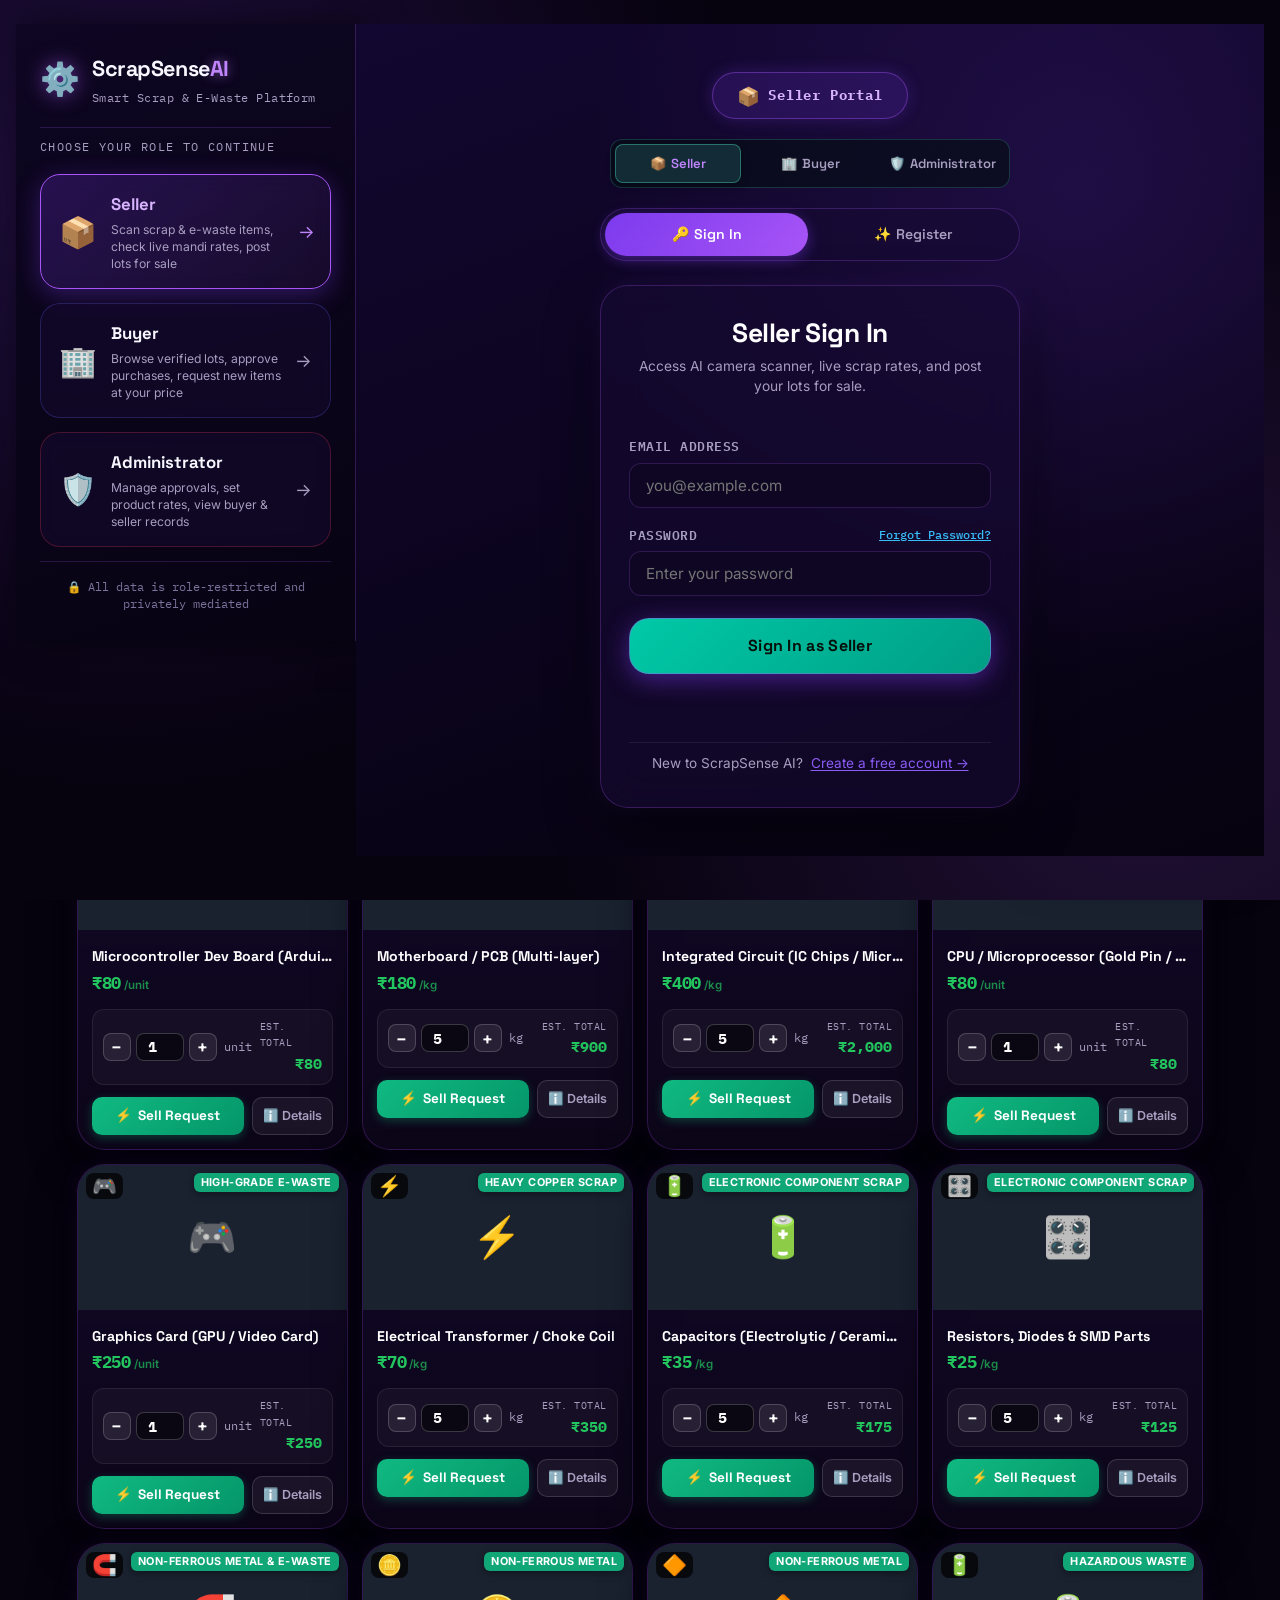
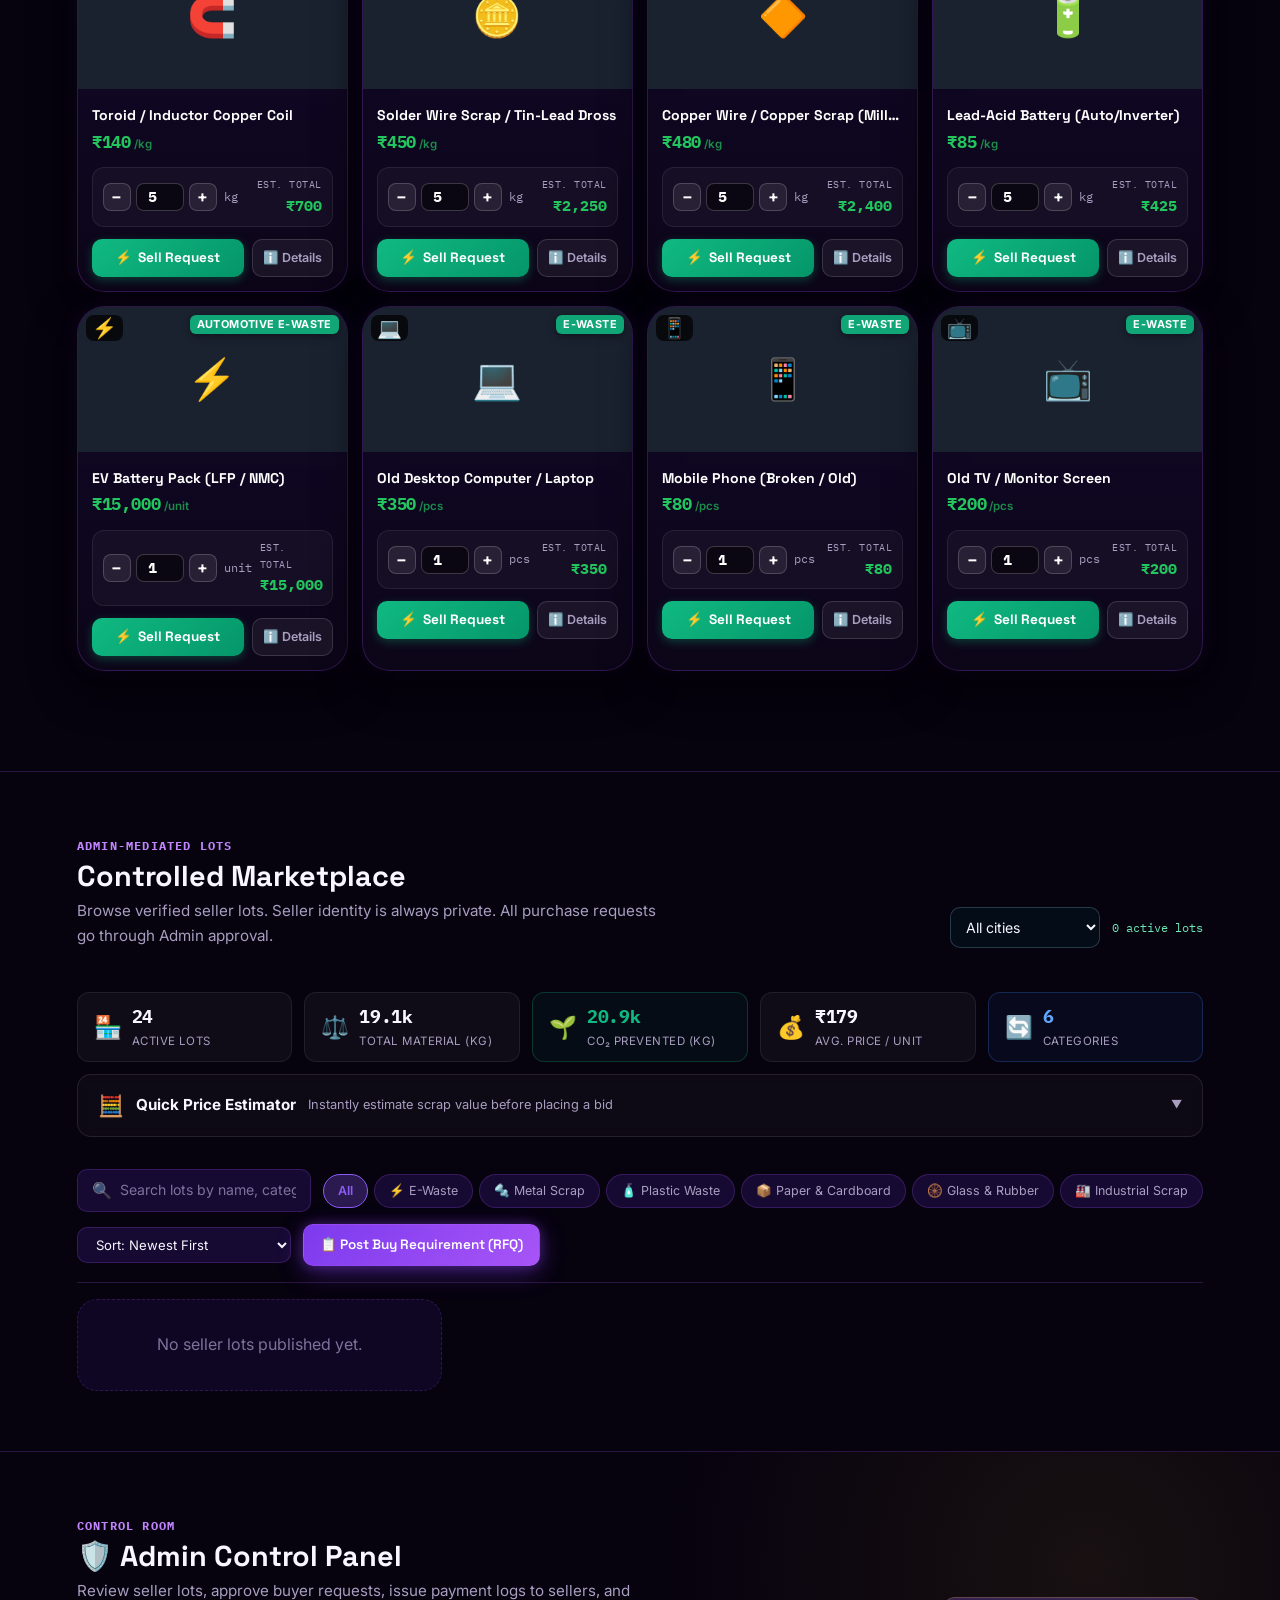
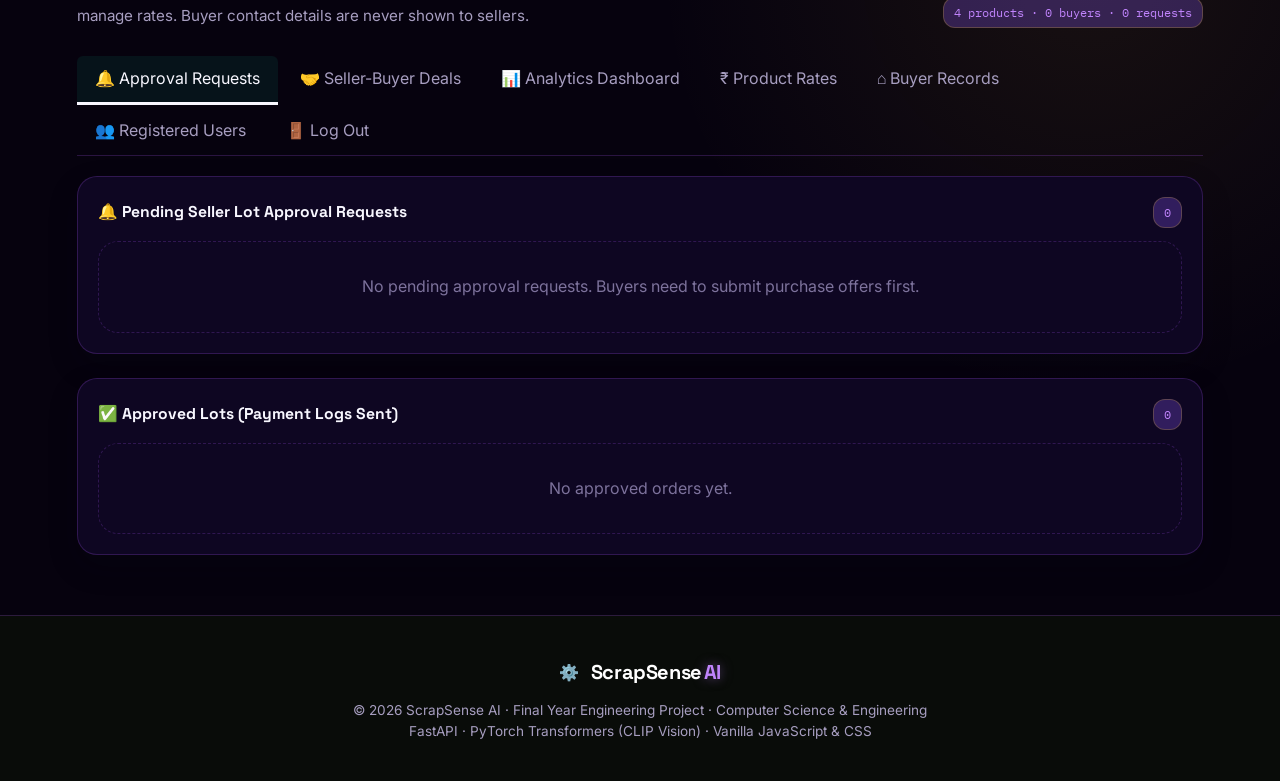
==== commit 9608497e: "Add 25 scrap products per category with real identification imagery and UI enhancements" ====
--- a/frontend/index.html
+++ b/frontend/index.html
@@ -21,7 +21,7 @@
   <link rel="preconnect" href="https://fonts.googleapis.com">
   <link rel="preconnect" href="https://fonts.gstatic.com" crossorigin>
   <link href="https://fonts.googleapis.com/css2?family=Space+Grotesk:wght@500;600;700&family=Inter:wght@300;400;500;600;700&family=IBM+Plex+Mono:wght@400;500;600;700&display=swap" rel="stylesheet">
-  <link rel="stylesheet" href="style.css" />
+  <link rel="stylesheet" href="style.css?v=2.2" />
   <!-- Standalone QR Code Library for Instant Mobile Scan -->
   <script src="https://cdnjs.cloudflare.com/ajax/libs/qrcodejs/1.0.0/qrcode.min.js"></script>
   <!-- Chart.js for Admin Analytics Dashboard -->
@@ -115,9 +115,13 @@
           <label id="authEmailLabel">Email Address
             <input name="email" id="authEmailInput" type="email" required placeholder="you@example.com" autocomplete="username" />
           </label>
-          <label>Password
+          <div class="auth-input-wrapper">
+            <div class="auth-label-row">
+              <label for="authPasswordInput">Password</label>
+              <button type="button" class="link-forgot-pwd" id="forgotPasswordBtn">Forgot Password?</button>
+            </div>
             <input name="password" id="authPasswordInput" type="password" required placeholder="Enter your password" autocomplete="current-password" />
-          </label>
+          </div>
           <button class="btn btn-primary btn-auth" type="submit" id="loginSubmitBtn">
             <span class="btn-text">Sign In as Seller</span>
           </button>
@@ -148,11 +152,26 @@
           <label>Email Address
             <input name="email" id="regEmailInput" type="email" required placeholder="you@example.com" />
           </label>
-          <label>Password (minimum 6 characters)
-            <input name="password" id="regPasswordInput" type="password" minlength="6" required placeholder="Create your password" />
+          <label>Password (min 10 characters)
+            <input name="password" id="regPasswordInput" type="password" minlength="10" required placeholder="Create a strong password" autocomplete="new-password" />
           </label>
+          <div class="pwd-strength-container" id="pwdStrengthContainer">
+            <div class="pwd-strength-bar">
+              <div class="pwd-strength-fill" id="pwdStrengthFill"></div>
+            </div>
+            <div class="pwd-strength-header">
+              <span class="pwd-strength-label">Password Strength: <b id="pwdStrengthText">Too short</b></span>
+            </div>
+            <ul class="pwd-criteria-list" id="pwdCriteriaList">
+              <li id="critLength" class="crit-item">❌ 10+ characters</li>
+              <li id="critUpper" class="crit-item">❌ Uppercase (A-Z)</li>
+              <li id="critLower" class="crit-item">❌ Lowercase (a-z)</li>
+              <li id="critNumber" class="crit-item">❌ Number (0-9)</li>
+              <li id="critSpecial" class="crit-item">❌ Symbol (!@#$%^&*)</li>
+            </ul>
+          </div>
           <button class="btn btn-secondary btn-auth" type="submit" id="registerSubmitBtn">
-            <span class="btn-text">Create Account</span>
+            <span class="btn-text">🔒 Verify Email &amp; Create Account</span>
           </button>
           <p id="registrationMessage" class="form-message" aria-live="polite"></p>
         </form>
@@ -160,6 +179,80 @@
         <div class="auth-switch-prompt">
           <span>Already have an account?</span>
           <button type="button" class="link-switch-btn" id="goToLoginBtn">Sign in to your account →</button>
+        </div>
+      </div>
+
+      <!-- 3. FORGOT / RESET PASSWORD FORM -->
+      <div class="auth-form-card" id="forgotPasswordCard" hidden>
+        <div class="card-intro">
+          <h2 id="forgotTitle">Reset Password</h2>
+          <p id="forgotSubtitle">Enter your registered email to receive a 6-digit verification code to reset your password.</p>
+        </div>
+
+        <!-- Step 1: Request Code -->
+        <form id="forgotReqForm" class="auth-form">
+          <label id="forgotEmailLabel">Registered Email Address
+            <input name="email" id="forgotEmailInput" type="email" required placeholder="you@example.com" autocomplete="email" />
+          </label>
+          <button class="btn btn-primary btn-auth" type="submit" id="forgotReqSubmitBtn">
+            <span class="btn-text">📨 Send Reset Verification Code</span>
+          </button>
+          <p id="forgotReqMessage" class="form-message" aria-live="polite"></p>
+        </form>
+
+        <!-- Step 2: Verify Code & Set New Password -->
+        <form id="forgotResetForm" class="auth-form" hidden>
+          <div class="reset-code-info">
+            <span>Verification code dispatched to <b id="forgotTargetEmail">your email</b></span>
+          </div>
+
+          <label>6-Digit Verification Code
+            <input name="otp" id="forgotOtpInput" type="text" maxlength="6" pattern="[0-9]{6}" inputmode="numeric" required placeholder="------" autocomplete="one-time-code" />
+          </label>
+
+          <div id="devForgotOtpBanner" class="dev-otp-banner" hidden>
+            <span>💡 <b>Dev Mode Code:</b> <code id="devForgotOtpCode">-</code></span>
+          </div>
+
+          <label>New Password (min 10 characters)
+            <input name="new_password" id="forgotNewPasswordInput" type="password" minlength="10" required placeholder="Create a strong password" autocomplete="new-password" />
+          </label>
+
+          <div class="pwd-strength-container" id="forgotPwdStrengthContainer">
+            <div class="pwd-strength-bar">
+              <div class="pwd-strength-fill" id="forgotPwdStrengthFill"></div>
+            </div>
+            <div class="pwd-strength-header">
+              <span class="pwd-strength-label">Password Strength: <b id="forgotPwdStrengthText">Too short</b></span>
+            </div>
+            <ul class="pwd-criteria-list" id="forgotPwdCriteriaList">
+              <li id="forgotCritLength" class="crit-item">❌ 10+ characters</li>
+              <li id="forgotCritUpper" class="crit-item">❌ Uppercase (A-Z)</li>
+              <li id="forgotCritLower" class="crit-item">❌ Lowercase (a-z)</li>
+              <li id="forgotCritNumber" class="crit-item">❌ Number (0-9)</li>
+              <li id="forgotCritSpecial" class="crit-item">❌ Symbol (!@#$%^&*)</li>
+            </ul>
+          </div>
+
+          <label>Confirm New Password
+            <input name="confirm_password" id="forgotConfirmPasswordInput" type="password" minlength="10" required placeholder="Confirm your new password" autocomplete="new-password" />
+          </label>
+
+          <button class="btn btn-primary btn-auth" type="submit" id="forgotResetSubmitBtn">
+            <span class="btn-text">🔒 Update Password &amp; Sign In</span>
+          </button>
+
+          <div class="otp-timer-row">
+            <span id="forgotCountdownText">Code expires in <b>10:00</b></span>
+            <button type="button" class="link-switch-btn" id="forgotResendOtpBtn">Resend Code</button>
+          </div>
+
+          <p id="forgotResetMessage" class="form-message" aria-live="polite"></p>
+        </form>
+
+        <div class="auth-switch-prompt">
+          <span>Remember your password?</span>
+          <button type="button" class="link-switch-btn" id="forgotBackToLoginBtn">← Back to Sign In</button>
         </div>
       </div>
 
@@ -268,6 +361,11 @@
         <span class="tab-icon">🏪</span>
         <span class="tab-text">Browse Marketplace</span>
       </button>
+      <button type="button" class="buyer-tab-btn" data-buyer-tab="seller-requests">
+        <span class="tab-icon">📥</span>
+        <span class="tab-text">Seller Requests</span>
+        <span class="deal-badge-count" id="buyerIncomingReqCountBadge" hidden>0</span>
+      </button>
       <button type="button" class="buyer-tab-btn" data-buyer-tab="add-item">
         <span class="tab-icon">➕</span>
         <span class="tab-text">Add Product / Price Offer</span>
@@ -444,7 +542,7 @@
 
               <div class="form-row-calc">
                 <label>Weight / Quantity:
-                  <input type="number" id="catCalcQty" min="0.5" step="0.5" value="10" />
+                  <input type="number" id="catCalcQty" min="1" step="1" value="10" inputmode="numeric" pattern="[0-9]*" />
                 </label>
                 <div class="calc-unit-display">
                   <span>Unit:</span>
@@ -526,10 +624,10 @@
             </div>
             <div class="calc-controls">
               <div class="calc-input-row">
-                <input type="number" id="calcQty" min="0.1" step="0.5" value="5" class="calc-input" />
+                <input type="number" id="calcQty" min="1" step="1" value="5" class="calc-input" inputmode="numeric" pattern="[0-9]*" />
                 <span class="calc-unit-tag" id="calcUnitTag">kg</span>
               </div>
-              <input type="range" id="calcSlider" min="0.5" max="50" step="0.5" value="5" class="calc-slider" />
+              <input type="range" id="calcSlider" min="1" max="100" step="1" value="5" class="calc-slider" />
             </div>
 
             <div class="calc-payout-box">
@@ -708,7 +806,7 @@
 
           <div class="form-row">
             <label>Available Quantity
-              <input name="quantity" type="number" min="0.1" step="0.1" value="5" required />
+              <input name="quantity" id="lotQuantityInput" type="number" min="1" step="1" value="5" required inputmode="numeric" pattern="[0-9]*" />
             </label>
             <label>Unit
               <select name="unit" id="lotUnitSelect">
@@ -761,7 +859,7 @@
             <textarea name="note" rows="3" placeholder="Describe component condition, purity, quantity, packaging, or pickup availability..."></textarea>
           </label>
 
-          <button class="btn btn-primary btn-submit-lot" type="submit">Publish Lot for Verification</button>
+          <button class="btn btn-primary btn-submit-lot" type="submit">📤 Send Sell Request to Buyers</button>
           <p id="listingMessage" class="form-message" aria-live="polite"></p>
         </form>
 
@@ -797,6 +895,40 @@
             </table>
           </div>
         </div>
+
+        <!-- Seller's Sell Requests & Finalized Deals Table -->
+        <div class="seller-my-lots-card seller-deals-card" id="sellerDealsCard" style="margin-top: 2rem;">
+          <div class="sml-header">
+            <div class="sml-title-group">
+              <span class="sml-icon">🤝</span>
+              <div>
+                <h3>My Sell Requests &amp; Direct Buyer Deals</h3>
+                <p class="sml-sub">Real-time status of your lot proposals, buyer agreed rates, total payout calculations, delivery terms, and Admin clearance certificates.</p>
+              </div>
+            </div>
+            <span class="sml-count-badge" id="sellerDealsCount">0 Deals</span>
+          </div>
+          <div class="sml-table-responsive">
+            <table class="sml-table" id="sellerDealsTable">
+              <thead>
+                <tr>
+                  <th>Deal ID &amp; Item</th>
+                  <th>Quantity</th>
+                  <th>Asking / Agreed Price</th>
+                  <th>Total Deal Amount</th>
+                  <th>Delivery Terms</th>
+                  <th>Status</th>
+                  <th style="text-align: right;">Contract Slip</th>
+                </tr>
+              </thead>
+              <tbody id="sellerDealsTbody">
+                <tr>
+                  <td colspan="7" class="empty-lots-cell">No sell requests created yet. Send a sell request above to get buyer offers.</td>
+                </tr>
+              </tbody>
+            </table>
+          </div>
+        </div>
       </div>
     </section>
 
@@ -813,6 +945,98 @@
             <option value="all">All cities</option>
           </select>
           <span class="market-count" id="marketCount">0 active lots</span>
+        </div>
+      </div>
+
+      <!-- ===== MARKET STATS + ECO IMPACT RIBBON ===== -->
+      <div class="market-eco-ribbon" id="marketEcoRibbon">
+        <div class="eco-ribbon-item eco-stat-item">
+          <span class="eco-icon">🏪</span>
+          <div class="eco-stat-body">
+            <div class="eco-stat-value" id="ecoTotalLots">–</div>
+            <div class="eco-stat-label">Active Lots</div>
+          </div>
+        </div>
+        <div class="eco-ribbon-item eco-stat-item">
+          <span class="eco-icon">⚖️</span>
+          <div class="eco-stat-body">
+            <div class="eco-stat-value" id="ecoTotalTons">–</div>
+            <div class="eco-stat-label">Total Material (kg)</div>
+          </div>
+        </div>
+        <div class="eco-ribbon-item eco-stat-item eco-green">
+          <span class="eco-icon">🌱</span>
+          <div class="eco-stat-body">
+            <div class="eco-stat-value" id="ecoCO2Saved">–</div>
+            <div class="eco-stat-label">CO₂ Prevented (kg)</div>
+          </div>
+        </div>
+        <div class="eco-ribbon-item eco-stat-item">
+          <span class="eco-icon">💰</span>
+          <div class="eco-stat-body">
+            <div class="eco-stat-value" id="ecoAvgPrice">–</div>
+            <div class="eco-stat-label">Avg. Price / unit</div>
+          </div>
+        </div>
+        <div class="eco-ribbon-item eco-stat-item eco-blue">
+          <span class="eco-icon">🔄</span>
+          <div class="eco-stat-body">
+            <div class="eco-stat-value" id="ecoCategories">–</div>
+            <div class="eco-stat-label">Categories</div>
+          </div>
+        </div>
+      </div>
+
+      <!-- ===== QUICK PRICE CALCULATOR WIDGET ===== -->
+      <div class="quick-calc-widget" id="quickPriceCalcWidget">
+        <div class="qcw-header" id="qcwToggleBtn" role="button" tabindex="0" aria-expanded="false">
+          <span class="qcw-icon">🧮</span>
+          <span class="qcw-title">Quick Price Estimator</span>
+          <span class="qcw-subtitle">Instantly estimate scrap value before placing a bid</span>
+          <span class="qcw-chevron" id="qcwChevron">▼</span>
+        </div>
+        <div class="qcw-body" id="qcwBody" hidden>
+          <div class="qcw-form">
+            <label class="qcw-label">Material Type
+              <select id="qcwMaterial" class="qcw-select">
+                <option value="copper">🔴 Copper Wire / Cable</option>
+                <option value="aluminium">⚪ Aluminium Scrap</option>
+                <option value="iron">🔩 Iron / Steel (HMS-1)</option>
+                <option value="pcb">🟢 PCB / Circuit Boards</option>
+                <option value="plastic">🧴 Mixed Plastic (PET/HDPE)</option>
+                <option value="paper">📦 Corrugated Paper / Cardboard</option>
+                <option value="battery">🔋 Lead Acid Battery</option>
+                <option value="brass">🟡 Brass / Bronze</option>
+              </select>
+            </label>
+            <label class="qcw-label">Quantity
+              <div class="qcw-qty-wrap">
+                <input type="number" id="qcwQty" class="qcw-input" min="1" max="100000" value="100" placeholder="e.g. 500" />
+                <select id="qcwUnit" class="qcw-unit-select">
+                  <option value="kg">kg</option>
+                  <option value="ton">ton</option>
+                  <option value="piece">piece</option>
+                  <option value="liter">liter</option>
+                </select>
+              </div>
+            </label>
+            <button type="button" class="btn btn-primary qcw-calc-btn" id="qcwCalcBtn">Calculate Estimate</button>
+          </div>
+          <div class="qcw-result" id="qcwResult" hidden>
+            <div class="qcw-result-row">
+              <span class="qcw-res-label">Estimated Value Range</span>
+              <span class="qcw-res-value" id="qcwValueRange">₹0 – ₹0</span>
+            </div>
+            <div class="qcw-result-row">
+              <span class="qcw-res-label">Market Rate (approx.)</span>
+              <span class="qcw-res-value" id="qcwRate">₹0 / kg</span>
+            </div>
+            <div class="qcw-result-row eco-result-row">
+              <span class="qcw-res-label">🌱 CO₂ Prevented</span>
+              <span class="qcw-res-value" id="qcwCO2">0 kg CO₂</span>
+            </div>
+            <div class="qcw-disclaimer">⚠️ Indicative rates. Actual prices depend on purity, lot size and market conditions.</div>
+          </div>
         </div>
       </div>
 
@@ -874,7 +1098,7 @@
           </div>
           <div class="form-row">
             <label>Required Quantity
-              <input name="quantity" type="number" min="0.1" step="0.1" value="100" required />
+              <input name="quantity" type="number" min="1" step="1" value="100" required />
             </label>
             <label>Unit of Measurement
               <select name="unit" id="buyerUnitSelect">
@@ -928,7 +1152,50 @@
           <p class="section-sub">Track all your purchase requests and approval status from admin.</p>
         </div>
       </div>
+
+      <!-- Approval Progress Stepper Legend -->
+      <div class="approval-stepper-legend">
+        <div class="asl-step">
+          <div class="asl-dot asl-done">1</div>
+          <div class="asl-label">Request Placed</div>
+        </div>
+        <div class="asl-connector"></div>
+        <div class="asl-step">
+          <div class="asl-dot asl-active" id="stepAdminReview">2</div>
+          <div class="asl-label">Admin Review</div>
+        </div>
+        <div class="asl-connector"></div>
+        <div class="asl-step">
+          <div class="asl-dot" id="stepSellerNotified">3</div>
+          <div class="asl-label">Seller Notified</div>
+        </div>
+        <div class="asl-connector"></div>
+        <div class="asl-step">
+          <div class="asl-dot" id="stepContactUnlocked">4</div>
+          <div class="asl-label">Contact Unlocked</div>
+        </div>
+        <div class="asl-connector"></div>
+        <div class="asl-step">
+          <div class="asl-dot" id="stepDealClosed">5</div>
+          <div class="asl-label">Deal Closed</div>
+        </div>
+      </div>
+
       <div id="buyerRequestsList" class="orders-list"><div class="empty-market">No requests submitted yet.</div></div>
+    </section>
+
+    <!-- ================= BUYER: INCOMING SELLER REQUESTS ================= -->
+    <section class="buyer-incoming-section" id="buyerIncomingRequestsSection" hidden>
+      <div class="section-head">
+        <div>
+          <span class="section-kicker">ENTERPRISE BUYER DESK</span>
+          <h2>📥 Incoming Seller Requests &amp; Deals</h2>
+          <p class="section-sub">Review incoming scrap lots directly submitted by sellers. Set your agreed rate, logistics terms, delivery schedule, and approve the deal for Admin clearance.</p>
+        </div>
+      </div>
+      <div class="buyer-incoming-grid" id="buyerIncomingRequestsGrid">
+        <div class="empty-market">No incoming seller requests pending approval.</div>
+      </div>
     </section>
 
     <!-- ================= 5. SELLER ORDERS & PAYMENT DESK ================= -->
@@ -1054,6 +1321,7 @@
       <!-- Admin Tab Navigation -->
       <div class="admin-tab-bar">
         <button type="button" class="admin-tab-btn active" data-admin-tab="approvals">🔔 Approval Requests</button>
+        <button type="button" class="admin-tab-btn" data-admin-tab="deals">🤝 Seller-Buyer Deals <span class="deal-badge-count" id="adminDealsBadge" hidden>0</span></button>
         <button type="button" class="admin-tab-btn" data-admin-tab="analytics">📊 Analytics Dashboard</button>
         <button type="button" class="admin-tab-btn" data-admin-tab="rates">₹ Product Rates</button>
         <button type="button" class="admin-tab-btn" data-admin-tab="buyers">⌂ Buyer Records</button>
@@ -1076,6 +1344,40 @@
             <span id="approvedCount">0</span>
           </div>
           <div id="adminApproved" class="admin-list"></div>
+        </div>
+      </div>
+
+      <!-- Admin Tab: Seller-Buyer Deals (Master Deal Ledger) -->
+      <div class="admin-tab-content" id="adminTabDeals" hidden>
+        <div class="admin-list-block approval-block">
+          <div class="list-title">
+            <div>
+              <h3>🤝 Master Deal Ledger &amp; Platform Clearance Desk</h3>
+              <p class="section-sub" style="margin-top: 4px;">Review buyer-approved scrap lots, verify agreed rates and delivery terms, and authorize official platform clearance.</p>
+            </div>
+            <span id="adminDealsLedgerCount" class="sml-count-badge">0 Deals</span>
+          </div>
+          <div class="deal-table-responsive">
+            <table class="deal-table" id="adminDealsTable">
+              <thead>
+                <tr>
+                  <th>Deal ID &amp; Item</th>
+                  <th>Quantity</th>
+                  <th>Seller</th>
+                  <th>Buyer</th>
+                  <th>Agreed Price &amp; Total Amount</th>
+                  <th>Delivery Terms</th>
+                  <th>Status</th>
+                  <th style="text-align: right;">Clearance / Contract</th>
+                </tr>
+              </thead>
+              <tbody id="adminDealsTbody">
+                <tr>
+                  <td colspan="8" class="empty-lots-cell">No active deals found in the ledger.</td>
+                </tr>
+              </tbody>
+            </table>
+          </div>
         </div>
       </div>
 
@@ -1120,7 +1422,15 @@
       <!-- Admin Tab: Registered Users -->
       <div class="admin-tab-content" id="adminTabUsers" hidden>
         <div class="admin-list-block approval-block">
-          <div class="list-title"><h3>Registered Seller &amp; Buyer Accounts</h3><span id="registeredUserCount">0</span></div>
+          <div class="list-title user-list-title-row">
+            <div>
+              <h3>Registered Seller &amp; Buyer Accounts</h3>
+              <span id="registeredUserCount">0</span>
+            </div>
+            <button type="button" class="btn btn-outline-danger" id="adminResetUsersBtn" title="Reset all registered users to default demo accounts">
+              🔄 Reset All Registered Users
+            </button>
+          </div>
           <div id="registeredUsers" class="admin-list"><div class="empty-market">Connect backend to load accounts.</div></div>
         </div>
       </div>
@@ -1265,6 +1575,38 @@
     </div>
   </div>
 
+  <!-- ================= 🔐 OTP VERIFICATION MODAL ================= -->
+  <div class="modal-backdrop" id="otpModal" hidden role="dialog" aria-modal="true" aria-labelledby="otpModalTitle">
+    <div class="phone-modal-card otp-modal-card">
+      <button class="modal-close" id="closeOtpModal" type="button" title="Close" aria-label="Close dialog">×</button>
+      
+      <div class="phone-modal-head">
+        <span class="phone-modal-icon">🔐</span>
+        <div>
+          <h2 id="otpModalTitle">Email Verification Code</h2>
+          <p class="phone-modal-sub">We sent a 6-digit verification code to <b id="otpTargetEmail">your email</b>.</p>
+        </div>
+      </div>
+
+      <div class="otp-modal-body">
+        <div class="otp-input-group">
+          <input type="text" id="otpCodeInput" maxlength="6" pattern="[0-9]{6}" inputmode="numeric" placeholder="------" class="otp-code-input" autocomplete="one-time-code" />
+        </div>
+        <div id="devOtpBanner" class="dev-otp-banner" hidden>
+          <span>💡 <b>Dev Mode Code:</b> <code id="devOtpCode">-</code></span>
+        </div>
+        <button type="button" class="btn btn-primary btn-block" id="verifyOtpSubmitBtn">
+          Verify &amp; Activate Account
+        </button>
+        <div class="otp-timer-row">
+          <span id="otpCountdownText">Code expires in <b>10:00</b></span>
+          <button type="button" class="link-switch-btn" id="resendOtpBtn">Resend Code</button>
+        </div>
+        <p id="otpMessage" class="form-message" aria-live="polite"></p>
+      </div>
+    </div>
+  </div>
+
   <!-- ================= BUYER DECISION MODAL ================= -->
   <div class="modal-backdrop" id="purchaseModal" hidden role="dialog" aria-modal="true" aria-labelledby="purchaseModalTitle">
     <form class="purchase-modal" id="purchaseForm">
@@ -1281,7 +1623,7 @@
 
       <div class="purchase-form-grid">
         <label>Quantity Required
-          <input name="quantity" id="purchaseQtyInput" type="number" min="0.1" step="0.1" required placeholder="Quantity needed" />
+          <input name="quantity" id="purchaseQtyInput" type="number" min="1" step="1" required placeholder="Quantity needed" />
         </label>
 
         <label>Your Decision
@@ -1360,7 +1702,7 @@
 
       <div class="form-row">
         <label>Available Quantity
-          <input name="quantity" id="editLotQuantity" type="number" min="0.1" step="0.1" required />
+          <input name="quantity" id="editLotQuantity" type="number" min="1" step="1" required inputmode="numeric" pattern="[0-9]*" />
         </label>
         <label>Unit
           <select name="unit" id="editLotUnit">
@@ -1401,6 +1743,178 @@
     </form>
   </div>
 
+  <!-- ================= BUYER DEAL APPROVAL MODAL ================= -->
+  <div class="modal-backdrop" id="buyerDealModal" hidden role="dialog" aria-modal="true" aria-labelledby="buyerDealModalTitle">
+    <form class="purchase-modal deal-modal-card" id="buyerDealForm">
+      <button class="modal-close" id="closeBuyerDealModal" type="button" title="Close" aria-label="Close dialog">×</button>
+      
+      <span class="section-kicker">ENTERPRISE PROCUREMENT WORKDESK</span>
+      <h2 id="buyerDealModalTitle">🤝 Review &amp; Finalize Deal Terms</h2>
+      <p class="section-sub">Set your agreed rate, calculate total deal amount, select logistics &amp; delivery schedule, and approve for Admin clearance.</p>
+
+      <input type="hidden" id="buyerDealOrderId" name="order_id" />
+      <input type="hidden" id="buyerDealLotQuantity" name="lot_quantity" />
+
+      <!-- Lot Summary Banner -->
+      <div class="purchase-item-banner" id="buyerDealLotBanner" style="margin-top: 14px;">
+        <div style="display:flex; justify-content:space-between; align-items:center;">
+          <div>
+            <strong id="buyerDealItemName" style="font-size: 1.15rem; color:#fff;">Copper Wire Millberry Scrap</strong>
+            <div id="buyerDealItemSub" style="font-size: 0.8rem; color: var(--text-muted);">Category: Metal Scrap · Quantity: 500 kg</div>
+          </div>
+          <div style="text-align:right;">
+            <span style="font-size: 0.72rem; color: var(--brass-soft); text-transform:uppercase; font-family:var(--font-mono); font-weight:700;">Seller Asking Rate</span>
+            <div id="buyerDealAskingRate" style="font-weight: 800; color: #f5f3ff;">₹720 / kg</div>
+          </div>
+        </div>
+      </div>
+
+      <div class="purchase-form-grid" style="margin-top: 16px;">
+        <label>Agreed Unit Rate (₹ per unit/kg)
+          <input name="agreed_price" id="buyerDealAgreedPrice" type="number" min="0.01" step="0.01" required placeholder="e.g. 715" />
+        </label>
+
+        <label>Logistics &amp; Delivery Method
+          <select name="delivery_method" id="buyerDealDeliveryMethod" required>
+            <option value="Seller Direct Delivery to Buyer Warehouse">Seller Direct Delivery to Buyer Warehouse</option>
+            <option value="Buyer Self-Pickup via Logistics Fleet">Buyer Self-Pickup via Logistics Fleet</option>
+            <option value="Ex-Works / Weighbridge Handover">Ex-Works / Weighbridge Handover</option>
+            <option value="Third-Party Freight Partner Dispatch">Third-Party Freight Partner Dispatch</option>
+          </select>
+        </label>
+      </div>
+
+      <!-- Real-time Dynamic Deal Amount Calculation Card -->
+      <div class="deal-calc-box" id="buyerDealCalcBox">
+        <div>
+          <div class="deal-calc-amount-label">Auto Deal Calculation</div>
+          <div class="deal-calc-formula" id="buyerDealCalcFormula">500 kg × ₹715.00</div>
+        </div>
+        <div class="deal-calc-amount">
+          <div class="deal-calc-amount-label">Total Deal Amount (Payout)</div>
+          <div class="deal-calc-amount-val" id="buyerDealTotalAmount">₹3,57,500</div>
+        </div>
+      </div>
+
+      <div class="purchase-form-grid">
+        <label>Estimated Delivery Date / Schedule
+          <input name="delivery_schedule" id="buyerDealSchedule" type="date" required />
+        </label>
+
+        <label>Payment Settlement Terms
+          <select name="payment_terms" id="buyerDealPaymentTerms" required>
+            <option value="100% Instant RTGS upon Weighbridge Confirmation">100% Instant RTGS upon Weighbridge Confirmation</option>
+            <option value="50% Advance + 50% on Unloading Inspection">50% Advance + 50% on Unloading Inspection</option>
+            <option value="Irrevocable Letter of Credit (LC)">Irrevocable Letter of Credit (LC)</option>
+            <option value="Instant UPI Payment on Handover">Instant UPI Payment on Handover</option>
+          </select>
+        </label>
+      </div>
+
+      <label class="purchase-address-label">Buyer Delivery Destination / Warehouse Address
+        <textarea name="delivery_address" id="buyerDealAddress" rows="2" required placeholder="Warehouse Bay / MIDC Industrial Area / Factory Gates..."></textarea>
+      </label>
+
+      <label>Special Instructions &amp; Quality Notes (Optional)
+        <textarea name="buyer_notes" id="buyerDealNotes" rows="2" placeholder="Quality inspection notes, moisture deduction thresholds, weighbridge receipt requirements..."></textarea>
+      </label>
+
+      <div class="modal-actions-bar" style="margin-top: 18px;">
+        <button class="btn btn-primary" type="submit" id="submitBuyerDealApprovalBtn" style="flex: 2;">
+          <span>✅ Approve Deal &amp; Submit for Admin Clearance</span>
+        </button>
+        <button class="btn btn-secondary" type="button" id="rejectBuyerDealBtn" style="flex: 1; border-color: rgba(244,63,94,0.4); color: #fda4af;">
+          <span>❌ Reject</span>
+        </button>
+      </div>
+
+      <p id="buyerDealMessage" class="form-message" aria-live="polite"></p>
+    </form>
+  </div>
+
+  <!-- ================= OFFICIAL DEAL CONTRACT SLIP MODAL ================= -->
+  <div class="modal-backdrop" id="dealContractModal" hidden role="dialog" aria-modal="true" aria-labelledby="dealContractTitle">
+    <div class="contract-modal-card" id="dealContractCard">
+      <button class="modal-close" id="closeDealContractModal" type="button" title="Close" aria-label="Close dialog">×</button>
+      
+      <div style="display:flex; justify-content:space-between; align-items:center;">
+        <div>
+          <span class="section-kicker">SCRAPSENSE AI SECURE SETTLEMENT</span>
+          <h2 id="dealContractTitle">📜 Official Deal Clearance Contract</h2>
+        </div>
+        <button class="btn btn-primary btn-sm btn-print-contract" id="printDealContractBtn" type="button">
+          🖨️ Print / Download Contract
+        </button>
+      </div>
+
+      <div class="contract-slip" id="contractSlipContent">
+        <div class="contract-header">
+          <div>
+            <div style="font-weight: 800; font-size: 1.15rem; color: #fff;">
+              ScrapSense<span style="color: var(--brass-soft);">AI</span> Verified Transaction Slip
+            </div>
+            <div style="font-size: 0.76rem; color: var(--text-muted); font-family: var(--font-mono);">
+              Admin Clearance ID: <span id="contractClearanceId">CLR-ACTIVE-9982</span>
+            </div>
+          </div>
+          <div class="contract-code-badge" id="contractNumberBadge">
+            CTR-202609-77821
+          </div>
+        </div>
+
+        <div class="contract-grid">
+          <div class="contract-grid-item">
+            <span>SCRAP LOT SPECIFICATION</span>
+            <strong id="contractItemSpec">Copper Wire Millberry Scrap</strong>
+          </div>
+          <div class="contract-grid-item">
+            <span>VERIFIED QUANTITY</span>
+            <strong id="contractQuantity">500 kg</strong>
+          </div>
+          <div class="contract-grid-item">
+            <span>AGREED UNIT RATE</span>
+            <strong id="contractAgreedRate">₹715.00 / kg</strong>
+          </div>
+          <div class="contract-grid-item">
+            <span>TOTAL DEAL SETTLEMENT AMOUNT</span>
+            <strong id="contractTotalAmount" class="deal-highlight-val">₹3,57,500.00</strong>
+          </div>
+          <div class="contract-grid-item">
+            <span>REGISTERED SELLER</span>
+            <strong id="contractSellerName">Kailash Metal Recyclers (Verified)</strong>
+          </div>
+          <div class="contract-grid-item">
+            <span>CERTIFIED BUYER</span>
+            <strong id="contractBuyerName">Tata Circular Metals Ltd (Verified)</strong>
+          </div>
+          <div class="contract-grid-item">
+            <span>DELIVERY &amp; LOGISTICS METHOD</span>
+            <strong id="contractDeliveryMethod">Seller Direct Delivery to Buyer Warehouse</strong>
+          </div>
+          <div class="contract-grid-item">
+            <span>PAYMENT SETTLEMENT METHOD</span>
+            <strong id="contractPaymentTerms">100% Instant RTGS upon Weighbridge Confirmation</strong>
+          </div>
+          <div class="contract-grid-item" style="grid-column: 1 / -1;">
+            <span>DELIVERY DESTINATION / WAREHOUSE ADDRESS</span>
+            <strong id="contractDeliveryAddress">Plot 42, Bhosari MIDC Industrial Zone, Pune, Maharashtra 411026</strong>
+          </div>
+        </div>
+
+        <div class="contract-qr-section">
+          <div class="contract-qr-box" id="contractQrBox">
+            <!-- QR code rendered here -->
+          </div>
+          <div class="contract-seal">
+            <strong style="color: #34d399;">🛡️ ADMIN PLATFORM VERIFIED &amp; CLEARED</strong><br>
+            Cryptographic Integrity Hash: <code id="contractHash" style="color: #c084fc; font-size: 0.72rem;">0x7f83b2a9e14d...</code><br>
+            Timestamp: <span id="contractTimestamp">2026-09-23 16:30 IST</span> · ScrapSense AI Mediation Authority
+          </div>
+        </div>
+      </div>
+    </div>
+  </div>
+
   <!-- ================= FLOATING CAMERA AI SCANNER FAB ================= -->
   <div class="float-cam-fab" id="floatCamFab" hidden>
     <button class="float-cam-btn" id="floatCamBtn" type="button" title="Open AI Camera Scanner">
@@ -1438,7 +1952,7 @@
       <div class="modal-calc-section">
         <div class="modal-calc-title">🧮 Resale Value Calculator</div>
         <div class="modal-calc-row">
-          <input type="number" class="modal-qty-input" id="itemModalQty" min="0.1" step="0.5" value="1" />
+          <input type="number" class="modal-qty-input" id="itemModalQty" min="1" step="1" value="5" />
           <span class="modal-unit-badge" id="itemModalUnit">kg</span>
         </div>
         <div class="modal-payout-grid">
@@ -1507,7 +2021,7 @@
             <label for="qsQtyInput">Quantity to Sell</label>
             <div class="qs-qty-wrapper">
               <button type="button" class="qs-stepper-btn" id="qsMinusBtn">−</button>
-              <input type="number" id="qsQtyInput" name="quantity" min="0.1" step="0.5" value="5" required />
+              <input type="number" id="qsQtyInput" name="quantity" min="1" step="1" value="5" required />
               <button type="button" class="qs-stepper-btn" id="qsPlusBtn">+</button>
               <span class="qs-unit-badge" id="qsUnitBadge">kg</span>
             </div>
@@ -1688,6 +2202,6 @@
   <!-- Toast Notification Container -->
   <div id="scrapToast" class="scrap-toast" role="status" aria-live="polite"></div>
 
-  <script src="script.js"></script>
+  <script src="script.js?v=2.3"></script>
 </body>
 </html>
--- a/frontend/style.css
+++ b/frontend/style.css
@@ -1,39 +1,45 @@
 /* ==========================================================
   SCRAPSENSE AI — DESIGN SYSTEM & STYLESHEET
-  Palette: Midnight graphite with mint/cyan circular-economy accents.
+  Luxury Obsidian-Purple Aesthetic: Deep obsidian darkness,
+  electric violet accents, 28px rounded cards & floating pill navbar.
    ========================================================== */
 
 :root {
-  --bg:             #08111b;
-  --surface:        #0f1d2a;
-  --surface-2:      #14283a;
-  --surface-3:      #1b3449;
-  --border:         #1e3a4e;
-  --border-light:   #2d5870;
-
-  --text:           #f1f7f8;
-  --text-muted:     #9ab2bd;
-  --text-dim:       #8fa8b7;
-
-  --brass:          #4de1c1;
-  --brass-soft:     #9af5df;
-  --brass-glow:     rgba(77, 225, 193, 0.14);
-
-  --eco:            #78e08f;
-  --eco-soft:       #b5f7bd;
-  --eco-glow:       rgba(120, 224, 143, 0.14);
-
-  --rust:           #ff7b83;
-  --rust-glow:      rgba(255, 123, 131, 0.15);
+  --bg:             #06020e;
+  --surface:        #0e0622;
+  --surface-2:      #160a33;
+  --surface-3:      #21104a;
+  --border:         rgba(168, 85, 247, 0.22);
+  --border-light:   rgba(168, 85, 247, 0.42);
+  --border-glow:    rgba(168, 85, 247, 0.65);
+
+  --text:           #f8f7ff;
+  --text-muted:     #a79ec0;
+  --text-dim:       #7d729c;
+
+  --brass:          #8b5cf6;
+  --brass-soft:     #c084fc;
+  --brass-glow:     rgba(139, 92, 246, 0.28);
+
+  --accent-electric: #7c3aed;
+  --accent-neon:     #a855f7;
+  --accent-glow:     #c084fc;
+
+  --eco:            #10b981;
+  --eco-soft:       #6ee7b7;
+  --eco-glow:       rgba(16, 185, 129, 0.2);
+
+  --rust:           #f43f5e;
+  --rust-glow:      rgba(244, 63, 94, 0.2);
 
   --font-display:   'Space Grotesk', -apple-system, BlinkMacSystemFont, sans-serif;
   --font-body:      'Inter', -apple-system, BlinkMacSystemFont, sans-serif;
   --font-mono:      'IBM Plex Mono', monospace;
 
-  --radius-sm:      10px;
-  --radius:         16px;
-  --radius-lg:      24px;
-  --shadow:         0 18px 50px rgba(0, 0, 0, 0.34);
+  --radius-sm:      12px;
+  --radius:         20px;
+  --radius-lg:      28px;
+  --shadow:         0 20px 60px rgba(0, 0, 0, 0.65), 0 0 30px rgba(124, 58, 237, 0.16);
 }
 
 * {
@@ -53,7 +59,12 @@
 body {
   min-height: 100vh;
   background-color: var(--bg);
-  background-image: radial-gradient(circle at 8% 0%, rgba(77, 225, 193, 0.12), transparent 28%), radial-gradient(circle at 92% 18%, rgba(65, 133, 255, 0.12), transparent 25%), linear-gradient(145deg, #08111b 0%, #0b1723 52%, #071019 100%);
+  background-image: 
+    radial-gradient(circle at 12% 0%, rgba(124, 58, 237, 0.24), transparent 36%),
+    radial-gradient(circle at 88% 14%, rgba(168, 85, 247, 0.18), transparent 32%),
+    radial-gradient(circle at 50% 50%, rgba(109, 40, 217, 0.08), transparent 50%),
+    linear-gradient(160deg, #06020e 0%, #0d051c 50%, #06020e 100%);
+  background-attachment: fixed;
   color: var(--text);
   font-family: var(--font-body);
   line-height: 1.6;
@@ -73,7 +84,8 @@
 }
 
 .accent {
-  color: var(--brass);
+  color: var(--brass-soft);
+  text-shadow: 0 0 16px rgba(192, 132, 252, 0.45);
 }
 
 button,
@@ -97,39 +109,42 @@
   font-family: var(--font-display);
   font-weight: 600;
   font-size: 0.95rem;
-  padding: 12px 22px;
-  border-radius: var(--radius-sm);
+  padding: 12px 24px;
+  border-radius: 9999px;
   border: 1px solid transparent;
   cursor: pointer;
-  transition: all 0.2s cubic-bezier(0.16, 1, 0.3, 1);
+  transition: all 0.22s cubic-bezier(0.16, 1, 0.3, 1);
   text-align: center;
 }
 
 .btn:active {
-  transform: scale(0.98);
+  transform: scale(0.97);
 }
 
 .btn-primary {
-  background: var(--brass);
-  color: #06201c;
-  border-color: var(--brass);
-  box-shadow: 0 4px 16px rgba(230, 184, 59, 0.25);
+  background: linear-gradient(135deg, #7c3aed 0%, #a855f7 100%);
+  color: #ffffff;
+  border-color: rgba(168, 85, 247, 0.4);
+  box-shadow: 0 6px 24px rgba(124, 58, 237, 0.45), 0 0 12px rgba(168, 85, 247, 0.25);
 }
 
 .btn-primary:hover:not(:disabled) {
-  background: var(--brass-soft);
-  box-shadow: 0 6px 20px rgba(230, 184, 59, 0.4);
+  background: linear-gradient(135deg, #8b5cf6 0%, #c084fc 100%);
+  box-shadow: 0 8px 30px rgba(124, 58, 237, 0.6), 0 0 20px rgba(192, 132, 252, 0.4);
+  transform: translateY(-1px);
 }
 
 .btn-secondary {
   background: var(--surface-2);
   color: var(--text);
-  border-color: var(--border-light);
+  border-color: var(--border);
+  backdrop-filter: blur(10px);
 }
 
 .btn-secondary:hover:not(:disabled) {
   background: var(--surface-3);
-  border-color: var(--text-muted);
+  border-color: var(--border-light);
+  box-shadow: 0 4px 16px rgba(124, 58, 237, 0.2);
 }
 
 .btn:disabled {
@@ -138,7 +153,7 @@
 }
 
 .btn-sm {
-  padding: 8px 14px;
+  padding: 8px 16px;
   font-size: 0.85rem;
 }
 
@@ -152,18 +167,24 @@
   padding: 0;
 }
 
-/* ---------------- HEADER ---------------- */
+/* ---------------- FLOATING GLASS PILL HEADER ---------------- */
 .site-header {
   display: flex;
   justify-content: space-between;
   align-items: center;
-  padding: 18px 6vw;
-  background: rgba(8, 17, 27, 0.82);
-  backdrop-filter: blur(12px);
-  border-bottom: 1px solid var(--border);
+  padding: 12px 28px;
+  max-width: 1280px;
+  margin: 14px auto 0;
+  background: rgba(18, 9, 36, 0.82);
+  backdrop-filter: blur(20px);
+  -webkit-backdrop-filter: blur(20px);
+  border: 1px solid rgba(168, 85, 247, 0.28);
+  border-radius: 9999px;
+  box-shadow: 0 14px 44px rgba(0, 0, 0, 0.72), 0 0 25px rgba(124, 58, 237, 0.18);
   position: sticky;
-  top: 0;
+  top: 14px;
   z-index: 100;
+  transition: all 0.3s ease;
 }
 
 .brand {
@@ -173,16 +194,16 @@
 }
 
 .brand-icon-wrap {
-  width: 38px;
-  height: 38px;
-  background: linear-gradient(135deg, rgba(0, 229, 153, 0.18), rgba(59, 130, 246, 0.2));
-  border: 1px solid rgba(0, 229, 153, 0.35);
-  border-radius: 10px;
+  width: 40px;
+  height: 40px;
+  background: linear-gradient(135deg, rgba(124, 58, 237, 0.35), rgba(168, 85, 247, 0.25));
+  border: 1px solid rgba(168, 85, 247, 0.5);
+  border-radius: 12px;
   display: flex;
   align-items: center;
   justify-content: center;
-  font-size: 1.25rem;
-  box-shadow: 0 0 16px rgba(0, 229, 153, 0.18);
+  font-size: 1.3rem;
+  box-shadow: 0 0 18px rgba(124, 58, 237, 0.35);
   flex-shrink: 0;
 }
 
@@ -199,34 +220,35 @@
 
 .brand-name {
   font-family: var(--font-display);
-  font-size: 1.22rem;
+  font-size: 1.25rem;
   font-weight: 800;
   letter-spacing: -0.02em;
   color: #ffffff;
 }
 
 .brand-ai {
-  color: var(--brass, #00e599);
+  color: var(--brass-soft);
   margin-left: 2px;
+  text-shadow: 0 0 12px rgba(192, 132, 252, 0.5);
 }
 
 .brand-version-badge {
   font-size: 0.62rem;
   font-weight: 800;
   font-family: var(--font-mono);
-  background: rgba(0, 229, 153, 0.12);
-  color: var(--brass, #00e599);
-  border: 1px solid rgba(0, 229, 153, 0.3);
-  padding: 1px 6px;
-  border-radius: 4px;
-  letter-spacing: 0.5px;
+  background: rgba(124, 58, 237, 0.25);
+  color: var(--brass-soft);
+  border: 1px solid rgba(168, 85, 247, 0.45);
+  padding: 2px 7px;
+  border-radius: 9999px;
+  letter-spacing: 0.6px;
 }
 
 .brand-sub {
   font-size: 0.7rem;
-  color: #7d9cb8;
-  font-family: var(--font-mono);
-  letter-spacing: 0.02em;
+  color: var(--text-muted);
+  font-family: var(--font-mono);
+  letter-spacing: 0.03em;
 }
 
 .header-right {
@@ -1416,6 +1438,87 @@
 
 .form-message.error {
   color: var(--rust);
+}
+
+/* ---------------- FORGOT PASSWORD & USER RESET STYLES ---------------- */
+.auth-input-wrapper {
+  display: flex;
+  flex-direction: column;
+  gap: 5px;
+}
+
+.auth-label-row {
+  display: flex;
+  align-items: center;
+  justify-content: space-between;
+  width: 100%;
+}
+
+.auth-label-row label {
+  margin: 0;
+  padding: 0;
+  color: var(--text-muted);
+  font: 0.72rem var(--font-mono);
+}
+
+.link-forgot-pwd {
+  background: none;
+  border: none;
+  color: #38bdf8;
+  font-size: 0.76rem;
+  font-family: var(--font-mono);
+  font-weight: 500;
+  cursor: pointer;
+  padding: 0;
+  text-decoration: underline;
+  transition: color 0.15s ease, text-shadow 0.15s ease;
+}
+
+.link-forgot-pwd:hover {
+  color: #7dd3fc;
+  text-shadow: 0 0 8px rgba(56, 189, 248, 0.4);
+}
+
+.reset-code-info {
+  background: rgba(56, 189, 248, 0.08);
+  border: 1px solid rgba(56, 189, 248, 0.25);
+  border-radius: var(--radius-sm, 6px);
+  padding: 10px 14px;
+  font-size: 0.82rem;
+  color: #e0f2fe;
+  margin-bottom: 6px;
+  line-height: 1.4;
+}
+
+.reset-code-info b {
+  color: #38bdf8;
+}
+
+.user-list-title-row {
+  display: flex;
+  align-items: center;
+  justify-content: space-between;
+  gap: 12px;
+  flex-wrap: wrap;
+  width: 100%;
+}
+
+.btn-outline-danger {
+  background: rgba(239, 68, 68, 0.1);
+  color: #ef4444;
+  border: 1px solid rgba(239, 68, 68, 0.35);
+  font-size: 0.78rem;
+  font-weight: 600;
+  padding: 6px 14px;
+  border-radius: var(--radius-sm, 6px);
+  cursor: pointer;
+  transition: all 0.2s ease;
+}
+
+.btn-outline-danger:hover {
+  background: #ef4444;
+  color: #fff;
+  box-shadow: 0 0 12px rgba(239, 68, 68, 0.4);
 }
 
 .role-entry { min-height: 100vh; display: grid; place-items: center; padding: 20px; background: var(--bg); background-image: linear-gradient(135deg, rgba(230,184,59,.08), transparent 45%), repeating-linear-gradient(0deg, rgba(255,255,255,.015) 0, rgba(255,255,255,.015) 1px, transparent 1px, transparent 5px); }
@@ -3500,6 +3603,69 @@
 
 .mandi-card:hover::before { opacity: 1; }
 
+/* Real Product Identification Image Container */
+.mandi-card-img-wrap {
+  position: relative;
+  width: calc(100% + 28px);
+  margin: -16px -14px 6px -14px;
+  height: 145px;
+  overflow: hidden;
+  background: #1a2230;
+  border-radius: 17px 17px 0 0;
+}
+
+.mandi-card-img {
+  width: 100%;
+  height: 100%;
+  object-fit: cover;
+  transition: transform 0.4s cubic-bezier(0.16, 1, 0.3, 1);
+  display: block;
+}
+
+.mandi-card:hover .mandi-card-img {
+  transform: scale(1.08);
+}
+
+.mandi-card-img-fallback {
+  position: absolute;
+  inset: 0;
+  display: flex;
+  align-items: center;
+  justify-content: center;
+  background: #1a2230;
+}
+
+.mandi-card-img-badge {
+  position: absolute;
+  top: 8px;
+  left: 8px;
+  font-size: 1.25rem;
+  background: rgba(0, 0, 0, 0.72);
+  border-radius: 8px;
+  padding: 3px 6px;
+  backdrop-filter: blur(8px);
+  line-height: 1;
+  z-index: 2;
+}
+
+.mandi-card-cat-badge {
+  position: absolute;
+  top: 8px;
+  right: 8px;
+  font-size: 0.68rem;
+  font-weight: 700;
+  text-transform: uppercase;
+  letter-spacing: 0.4px;
+  background: rgba(16, 185, 129, 0.88);
+  color: #fff;
+  border-radius: 6px;
+  padding: 3px 7px;
+  backdrop-filter: blur(8px);
+  line-height: 1.2;
+  z-index: 2;
+  box-shadow: 0 2px 8px rgba(0, 0, 0, 0.4);
+}
+
 .mandi-card-top {
   display: flex;
   align-items: center;
@@ -4522,6 +4688,7 @@
 
 /* ============================================================
    AUTH SCREEN — ROLE-BASED 3-PANEL LOGIN DESIGN
+   Luxury Obsidian-Purple Aesthetic (Seller, Buyer, Admin)
    ============================================================ */
 
 /* Full-screen overlay */
@@ -4530,9 +4697,10 @@
   inset: 0;
   z-index: 10000;
   display: flex;
-  background: radial-gradient(circle at 10% 20%, rgba(77, 225, 193, 0.1), transparent 45%),
-              radial-gradient(circle at 90% 80%, rgba(65, 133, 255, 0.12), transparent 45%),
-              #060e17;
+  background: 
+    radial-gradient(circle at 10% 20%, rgba(124, 58, 237, 0.22), transparent 45%),
+    radial-gradient(circle at 90% 80%, rgba(168, 85, 247, 0.18), transparent 45%),
+    #06020e;
   overflow-y: auto;
   -webkit-overflow-scrolling: touch;
   animation: authFadeIn 0.35s ease;
@@ -4545,16 +4713,17 @@
 
 /* ---- LEFT PANEL: Role Selector ---- */
 .auth-role-selector {
-  width: 320px;
-  min-width: 270px;
+  width: 340px;
+  min-width: 280px;
   flex-shrink: 0;
-  background: linear-gradient(160deg, #0c1a27 0%, #08121d 100%);
-  border-right: 1px solid rgba(77, 225, 193, 0.14);
+  background: linear-gradient(160deg, #0e0622 0%, #070312 100%);
+  border-right: 1px solid rgba(168, 85, 247, 0.25);
   display: flex;
   flex-direction: column;
-  padding: 24px 20px;
-  gap: 12px;
+  padding: 28px 24px;
+  gap: 14px;
   overflow-y: auto;
+  box-shadow: 10px 0 35px rgba(0, 0, 0, 0.6);
 }
 
 /* Brand header in role selector */
@@ -4562,82 +4731,78 @@
   display: flex;
   align-items: center;
   gap: 12px;
-  margin-bottom: 4px;
+  margin-bottom: 6px;
 }
 
 .auth-brand-icon {
-  font-size: 1.8rem;
+  font-size: 2rem;
   line-height: 1;
+  filter: drop-shadow(0 0 10px rgba(168, 85, 247, 0.6));
 }
 
 .auth-brand-name {
   font-family: var(--font-display);
-  font-size: 1.25rem;
-  font-weight: 700;
+  font-size: 1.35rem;
+  font-weight: 800;
   color: var(--text);
   letter-spacing: -0.02em;
 }
 
 .auth-brand-ai {
-  color: var(--brass);
+  color: var(--brass-soft);
+  text-shadow: 0 0 12px rgba(192, 132, 252, 0.6);
 }
 
 .auth-brand-tag {
-  font-size: 0.7rem;
+  font-size: 0.72rem;
   color: var(--text-muted);
   font-family: var(--font-mono);
   margin-top: 2px;
+  letter-spacing: 0.04em;
 }
 
 .auth-role-title {
   font-family: var(--font-mono);
-  font-size: 0.68rem;
+  font-size: 0.72rem;
   letter-spacing: 1.4px;
   text-transform: uppercase;
   color: var(--text-muted);
-  padding: 6px 0 2px;
-  border-top: 1px solid var(--border);
+  padding: 10px 0 4px;
+  border-top: 1px solid rgba(168, 85, 247, 0.2);
 }
 
 /* Role Cards */
 .auth-role-card {
   display: flex;
   align-items: center;
-  gap: 12px;
+  gap: 14px;
   width: 100%;
-  padding: 13px 15px;
+  padding: 16px 18px;
   border-radius: var(--radius);
-  border: 1.5px solid var(--border);
-  background: var(--surface);
+  border: 1.5px solid rgba(168, 85, 247, 0.2);
+  background: rgba(22, 10, 50, 0.5);
   color: var(--text);
   cursor: pointer;
-  transition: all 0.22s ease;
+  transition: all 0.24s cubic-bezier(0.16, 1, 0.3, 1);
   text-align: left;
   position: relative;
   overflow: hidden;
+  backdrop-filter: blur(10px);
 }
 
 .auth-role-card * {
   pointer-events: none;
 }
 
-.auth-role-card::before {
-  content: '';
-  position: absolute;
-  inset: 0;
-  opacity: 0;
-  pointer-events: none;
-  transition: opacity 0.22s ease;
-  border-radius: inherit;
-}
-
 .auth-role-card:hover {
   transform: translateX(4px);
-  border-color: rgba(77, 225, 193, 0.4);
+  border-color: rgba(168, 85, 247, 0.55);
+  background: rgba(30, 14, 65, 0.7);
+  box-shadow: 0 6px 20px rgba(124, 58, 237, 0.25);
 }
 
 .arc-icon {
-  font-size: 1.8rem;
+  font-size: 1.9rem;
   line-height: 1;
   flex-shrink: 0;
 }
@@ -4650,7 +4815,7 @@
 .arc-name {
   font-family: var(--font-display);
   font-weight: 700;
-  font-size: 1rem;
+  font-size: 1.05rem;
   color: var(--text);
   margin-bottom: 3px;
 }
@@ -4662,7 +4827,7 @@
 }
 
 .arc-arrow {
-  font-size: 1rem;
+  font-size: 1.1rem;
   color: var(--text-muted);
   transition: transform 0.2s ease, color 0.2s ease;
   flex-shrink: 0;
@@ -4670,39 +4835,39 @@
 
 /* SELLER card */
 .auth-role-card--seller {
-  border-color: rgba(78, 225, 193, 0.25);
+  border-color: rgba(168, 85, 247, 0.25);
 }
 .auth-role-card--seller:hover, .auth-role-card--seller.active-role-card {
-  background: linear-gradient(135deg, rgba(77, 225, 193, 0.12), rgba(77, 225, 193, 0.04));
-  border-color: var(--brass);
-  box-shadow: 0 4px 24px rgba(77, 225, 193, 0.15);
-}
-.auth-role-card--seller.active-role-card .arc-name { color: var(--brass-soft); }
-.auth-role-card--seller.active-role-card .arc-arrow { color: var(--brass); transform: translateX(3px); }
+  background: linear-gradient(135deg, rgba(124, 58, 237, 0.24), rgba(168, 85, 247, 0.08));
+  border-color: #a855f7;
+  box-shadow: 0 6px 24px rgba(124, 58, 237, 0.35);
+}
+.auth-role-card--seller.active-role-card .arc-name { color: #d8b4fe; }
+.auth-role-card--seller.active-role-card .arc-arrow { color: #c084fc; transform: translateX(3px); }
 
 /* BUYER card */
 .auth-role-card--buyer {
-  border-color: rgba(99, 155, 255, 0.2);
+  border-color: rgba(99, 102, 241, 0.25);
 }
 .auth-role-card--buyer:hover, .auth-role-card--buyer.active-role-card {
-  background: linear-gradient(135deg, rgba(99, 155, 255, 0.12), rgba(99, 155, 255, 0.04));
-  border-color: #6fa3ff;
-  box-shadow: 0 4px 24px rgba(99, 155, 255, 0.15);
-}
-.auth-role-card--buyer.active-role-card .arc-name { color: #9dc4ff; }
-.auth-role-card--buyer.active-role-card .arc-arrow { color: #6fa3ff; transform: translateX(3px); }
+  background: linear-gradient(135deg, rgba(99, 102, 241, 0.24), rgba(139, 92, 246, 0.08));
+  border-color: #818cf8;
+  box-shadow: 0 6px 24px rgba(99, 102, 241, 0.35);
+}
+.auth-role-card--buyer.active-role-card .arc-name { color: #c7d2fe; }
+.auth-role-card--buyer.active-role-card .arc-arrow { color: #a5b4fc; transform: translateX(3px); }
 
 /* ADMIN card */
 .auth-role-card--admin {
-  border-color: rgba(255, 123, 131, 0.2);
+  border-color: rgba(244, 63, 94, 0.25);
 }
 .auth-role-card--admin:hover, .auth-role-card--admin.active-role-card {
-  background: linear-gradient(135deg, rgba(255, 123, 131, 0.12), rgba(255, 123, 131, 0.04));
-  border-color: var(--rust);
-  box-shadow: 0 4px 24px rgba(255, 123, 131, 0.15);
-}
-.auth-role-card--admin.active-role-card .arc-name { color: #ffb3b8; }
-.auth-role-card--admin.active-role-card .arc-arrow { color: var(--rust); transform: translateX(3px); }
+  background: linear-gradient(135deg, rgba(244, 63, 94, 0.24), rgba(168, 85, 247, 0.1));
+  border-color: #fb7185;
+  box-shadow: 0 6px 24px rgba(244, 63, 94, 0.35);
+}
+.auth-role-card--admin.active-role-card .arc-name { color: #fecdd3; }
+.auth-role-card--admin.active-role-card .arc-arrow { color: #fda4af; transform: translateX(3px); }
 
 .auth-role-footer {
   margin-top: auto;
@@ -4711,7 +4876,7 @@
   font-family: var(--font-mono);
   text-align: center;
   padding-top: 16px;
-  border-top: 1px solid var(--border);
+  border-top: 1px solid rgba(168, 85, 247, 0.2);
   line-height: 1.5;
 }
 
@@ -4722,21 +4887,27 @@
   flex-direction: column;
   align-items: center;
   justify-content: center;
-  padding: 40px 32px;
-  background: linear-gradient(160deg, #0f1f2e 0%, #0a1620 100%);
+  padding: 48px 36px;
+  background: linear-gradient(160deg, #100626 0%, #06020e 100%);
   overflow-y: auto;
   transition: background 0.3s ease;
 }
 
 /* Panel theme shifts per role */
 .auth-form-panel.auth-panel--seller {
-  background: linear-gradient(160deg, #0e2230 0%, #0a1820 100%);
+  background: 
+    radial-gradient(circle at 80% 20%, rgba(124, 58, 237, 0.16), transparent 50%),
+    linear-gradient(160deg, #120730 0%, #06020e 100%);
 }
 .auth-form-panel.auth-panel--buyer {
-  background: linear-gradient(160deg, #0e1e30 0%, #091621 100%);
+  background: 
+    radial-gradient(circle at 80% 20%, rgba(99, 102, 241, 0.16), transparent 50%),
+    linear-gradient(160deg, #0e072b 0%, #06020e 100%);
 }
 .auth-form-panel.auth-panel--admin {
-  background: linear-gradient(160deg, #1d0e17 0%, #130a10 100%);
+  background: 
+    radial-gradient(circle at 80% 20%, rgba(244, 63, 94, 0.16), transparent 50%),
+    linear-gradient(160deg, #1c061e 0%, #06020e 100%);
 }
 
 /* Role badge at top of form */
@@ -4744,49 +4915,90 @@
   display: inline-flex;
   align-items: center;
   gap: 8px;
-  padding: 7px 20px;
-  border-radius: 999px;
-  background: rgba(77, 225, 193, 0.1);
-  border: 1px solid rgba(77, 225, 193, 0.25);
+  padding: 8px 24px;
+  border-radius: 9999px;
+  background: rgba(124, 58, 237, 0.18);
+  border: 1px solid rgba(168, 85, 247, 0.4);
+  font-size: 0.85rem;
+  font-family: var(--font-mono);
+  font-weight: 600;
+  color: #d8b4fe;
+  margin-bottom: 20px;
+  transition: all 0.3s ease;
+  box-shadow: 0 0 16px rgba(124, 58, 237, 0.25);
+}
+
+.auth-panel--buyer .auth-role-badge {
+  background: rgba(99, 102, 241, 0.18);
+  border-color: rgba(99, 102, 241, 0.45);
+  color: #c7d2fe;
+  box-shadow: 0 0 16px rgba(99, 102, 241, 0.25);
+}
+.auth-panel--admin .auth-role-badge {
+  background: rgba(244, 63, 94, 0.18);
+  border-color: rgba(244, 63, 94, 0.45);
+  color: #fecdd3;
+  box-shadow: 0 0 16px rgba(244, 63, 94, 0.25);
+}
+
+.arb-icon { font-size: 1.15rem; }
+.arb-label { letter-spacing: 0.8px; font-weight: 700; }
+
+/* Quick Role Selector Pills */
+.auth-quick-roles {
+  display: flex;
+  gap: 8px;
+  margin-bottom: 20px;
+  background: rgba(22, 10, 50, 0.6);
+  padding: 5px;
+  border-radius: 9999px;
+  border: 1px solid rgba(168, 85, 247, 0.25);
+}
+
+.quick-role-pill {
+  padding: 8px 16px;
+  border-radius: 9999px;
+  border: none;
+  background: transparent;
+  color: var(--text-muted);
+  font-family: var(--font-display);
+  font-weight: 600;
   font-size: 0.82rem;
-  font-family: var(--font-mono);
-  font-weight: 600;
-  color: var(--brass-soft);
-  margin-bottom: 24px;
-  transition: all 0.3s ease;
-}
-
-.auth-panel--buyer .auth-role-badge {
-  background: rgba(99, 155, 255, 0.1);
-  border-color: rgba(99, 155, 255, 0.3);
-  color: #9dc4ff;
-}
-.auth-panel--admin .auth-role-badge {
-  background: rgba(255, 123, 131, 0.1);
-  border-color: rgba(255, 123, 131, 0.3);
-  color: #ffb3b8;
-}
-
-.arb-icon { font-size: 1.1rem; }
-.arb-label { letter-spacing: 0.8px; }
+  cursor: pointer;
+  display: flex;
+  align-items: center;
+  gap: 6px;
+  transition: all 0.2s ease;
+}
+
+.quick-role-pill:hover {
+  color: #ffffff;
+  background: rgba(168, 85, 247, 0.15);
+}
+
+.quick-role-pill.active {
+  background: linear-gradient(135deg, #7c3aed 0%, #a855f7 100%);
+  color: #ffffff;
+  box-shadow: 0 4px 14px rgba(124, 58, 237, 0.4);
+}
 
 /* Mode switch (Sign In / Register) */
 .auth-mode-switch {
   display: flex;
   gap: 4px;
-  background: var(--surface);
-  border: 1px solid var(--border);
+  background: rgba(22, 10, 50, 0.6);
+  border: 1px solid rgba(168, 85, 247, 0.25);
   padding: 4px;
-  border-radius: var(--radius);
-  margin-bottom: 28px;
+  border-radius: 9999px;
+  margin-bottom: 24px;
   width: 100%;
-  max-width: 400px;
+  max-width: 420px;
 }
 
 .auth-mode-btn {
   flex: 1;
-  padding: 10px 16px;
-  border-radius: calc(var(--radius) - 4px);
+  padding: 10px 18px;
+  border-radius: 9999px;
   border: none;
   background: transparent;
   color: var(--text-muted);
@@ -4794,42 +5006,79 @@
   font-weight: 600;
   font-size: 0.88rem;
   cursor: pointer;
-  transition: all 0.18s ease;
+  transition: all 0.2s ease;
 }
 
 .auth-mode-btn.active {
-  background: var(--surface-3);
-  color: var(--text);
-  box-shadow: 0 2px 8px rgba(0,0,0,0.3);
-}
-
-/* Role-specific active mode btn */
-.auth-panel--seller .auth-mode-btn.active { color: var(--brass-soft); }
-.auth-panel--buyer .auth-mode-btn.active { color: #9dc4ff; }
-.auth-panel--admin .auth-mode-btn.active { color: #ffb3b8; }
+  background: linear-gradient(135deg, #7c3aed 0%, #a855f7 100%);
+  color: #ffffff;
+  box-shadow: 0 4px 14px rgba(124, 58, 237, 0.45);
+}
 
 /* Auth form card */
 .auth-form-card {
   width: 100%;
-  max-width: 400px;
+  max-width: 420px;
   animation: fadeIn 0.3s ease;
+  background: rgba(22, 10, 50, 0.65);
+  border: 1px solid rgba(168, 85, 247, 0.25);
+  border-radius: var(--radius-lg);
+  padding: 32px 28px;
+  box-shadow: 0 20px 50px rgba(0, 0, 0, 0.6), 0 0 25px rgba(124, 58, 237, 0.15);
+  backdrop-filter: blur(20px);
 }
 
 .card-intro {
-  margin-bottom: 24px;
+  margin-bottom: 22px;
+  text-align: center;
 }
 
 .card-intro h2 {
-  font-size: 1.55rem;
+  font-size: 1.65rem;
+  font-weight: 800;
+  margin-bottom: 6px;
+  color: #ffffff;
+  letter-spacing: -0.02em;
+}
+
+.card-intro p {
+  font-size: 0.86rem;
+  color: var(--text-muted);
+  line-height: 1.5;
+}
+
+.auth-form input {
+  background: rgba(13, 6, 26, 0.8);
+  border: 1px solid rgba(168, 85, 247, 0.25);
+  border-radius: var(--radius-sm);
+  color: #ffffff;
+  padding: 12px 16px;
+  font-size: 0.95rem;
+  transition: all 0.2s ease;
+}
+
+.auth-form input:focus {
+  border-color: #a855f7;
+  outline: none;
+  box-shadow: 0 0 16px rgba(168, 85, 247, 0.4);
+}
+
+.btn-auth {
+  width: 100%;
+  padding: 14px;
+  border-radius: 9999px;
+  font-size: 1rem;
   font-weight: 700;
-  margin-bottom: 8px;
-  color: var(--text);
-}
-
-.card-intro p {
-  font-size: 0.88rem;
-  color: var(--text-muted);
-  line-height: 1.55;
+  margin-top: 10px;
+  background: linear-gradient(135deg, #7c3aed 0%, #a855f7 100%);
+  color: #ffffff;
+  box-shadow: 0 6px 24px rgba(124, 58, 237, 0.5);
+}
+
+.btn-auth:hover {
+  background: linear-gradient(135deg, #8b5cf6 0%, #c084fc 100%);
+  box-shadow: 0 8px 32px rgba(124, 58, 237, 0.7);
+  transform: translateY(-1px);
 }
 
 /* Auth form inputs */
@@ -6071,67 +6320,114 @@
   background: var(--surface);
   border: 1px solid var(--border);
   border-radius: var(--radius);
-  padding: 18px;
+  padding: 0;
   display: flex;
   flex-direction: column;
-  justify-content: space-between;
   transition: all 0.22s ease;
   box-shadow: 0 4px 16px rgba(0, 0, 0, 0.2);
+  overflow: hidden;
 }
 
 .cat-hub-card:hover {
   border-color: var(--brass);
-  transform: translateY(-3px);
-  box-shadow: 0 10px 24px rgba(77, 225, 193, 0.12);
-}
-
-.chc-top {
-  display: flex;
-  align-items: center;
-  gap: 12px;
-  margin-bottom: 10px;
-}
-
-.chc-icon {
-  font-size: 1.8rem;
-  width: 46px;
-  height: 46px;
+  transform: translateY(-4px);
+  box-shadow: 0 14px 30px rgba(77, 225, 193, 0.16);
+}
+
+/* Product image container */
+.chc-img-wrap {
+  position: relative;
+  width: 100%;
+  height: 160px;
+  overflow: hidden;
+  background: var(--surface-2);
+  flex-shrink: 0;
+}
+
+.chc-product-img {
+  width: 100%;
+  height: 100%;
+  object-fit: cover;
+  transition: transform 0.4s ease;
+  display: block;
+}
+
+.cat-hub-card:hover .chc-product-img {
+  transform: scale(1.06);
+}
+
+.chc-img-fallback {
+  position: absolute;
+  inset: 0;
   display: flex;
   align-items: center;
   justify-content: center;
+  font-size: 3rem;
   background: var(--surface-2);
-  border-radius: 12px;
-  border: 1px solid var(--border);
-  flex-shrink: 0;
-}
-
-.chc-info {
+}
+
+/* Emoji badge overlay (top-left) */
+.chc-img-badge {
+  position: absolute;
+  top: 10px;
+  left: 10px;
+  font-size: 1.4rem;
+  background: rgba(0,0,0,0.72);
+  border-radius: 10px;
+  padding: 4px 8px;
+  backdrop-filter: blur(8px);
+  line-height: 1;
+  z-index: 2;
+}
+
+/* Price overlay (bottom-right of image) */
+.chc-price-overlay {
+  position: absolute;
+  bottom: 0;
+  left: 0;
+  right: 0;
+  background: linear-gradient(transparent, rgba(0,0,0,0.82));
+  padding: 18px 12px 8px;
+  font-family: var(--font-mono);
+  font-weight: 800;
+  font-size: 1.18rem;
+  color: #22c55e;
+  z-index: 2;
+}
+
+.chc-price-overlay .chc-unit {
+  font-size: 0.78rem;
+  font-weight: 400;
+  color: rgba(255,255,255,0.7);
+}
+
+/* Card body below image */
+.chc-body {
+  padding: 14px 16px 16px;
   display: flex;
   flex-direction: column;
+  flex: 1;
 }
 
 .chc-name {
   font-weight: 700;
-  font-size: 1rem;
+  font-size: 0.98rem;
   color: var(--text);
-}
-
-.chc-price {
-  font-family: var(--font-mono);
-  font-size: 1.22rem;
-  font-weight: 800;
-  color: var(--brass);
-}
-
-.chc-unit {
-  font-size: 0.8rem;
-  font-weight: 400;
-  color: var(--text-muted);
+  margin-bottom: 3px;
+}
+
+.chc-type {
+  font-size: 0.72rem;
+  color: var(--brass-soft);
+  margin-bottom: 8px;
+  font-weight: 500;
+  text-transform: uppercase;
+  letter-spacing: 0.04em;
 }
 
 .chc-range {
   font-family: var(--font-mono);
-  font-size: 0.78rem;
+  font-size: 0.77rem;
   color: var(--text-muted);
   background: var(--surface-2);
   padding: 4px 8px;
@@ -6140,10 +6436,10 @@
 }
 
 .chc-tip {
-  font-size: 0.8rem;
+  font-size: 0.79rem;
   color: var(--text-dim);
   line-height: 1.4;
-  margin-bottom: 14px;
+  margin-bottom: 12px;
   flex-grow: 1;
 }
 
@@ -6597,3 +6893,814 @@
   color: #ff8787 !important;
 }
 
+/* ============================================================
+   PASSWORD STRENGTH METER & OTP VERIFICATION MODAL STYLES
+   ============================================================ */
+.pwd-strength-container {
+  margin-top: 6px;
+  margin-bottom: 12px;
+  padding: 10px 12px;
+  background: rgba(255, 255, 255, 0.03);
+  border: 1px solid rgba(255, 255, 255, 0.08);
+  border-radius: 8px;
+}
+
+.pwd-strength-bar {
+  height: 6px;
+  background: rgba(255, 255, 255, 0.1);
+  border-radius: 4px;
+  overflow: hidden;
+  margin-bottom: 6px;
+}
+
+.pwd-strength-fill {
+  height: 100%;
+  width: 0%;
+  border-radius: 4px;
+  transition: width 0.3s ease, background-color 0.3s ease;
+}
+
+.pwd-strength-fill.weak { width: 25%; background-color: #ef4444; }
+.pwd-strength-fill.fair { width: 50%; background-color: #f59e0b; }
+.pwd-strength-fill.good { width: 75%; background-color: #3b82f6; }
+.pwd-strength-fill.strong { width: 100%; background-color: #10b981; }
+
+.pwd-strength-header {
+  font-size: 0.78rem;
+  color: #94a3b8;
+  margin-bottom: 6px;
+}
+
+.pwd-criteria-list {
+  list-style: none;
+  padding: 0;
+  margin: 0;
+  display: grid;
+  grid-template-columns: 1fr 1fr;
+  gap: 4px;
+  font-size: 0.75rem;
+}
+
+.crit-item {
+  color: #94a3b8;
+  transition: color 0.2s ease;
+}
+
+.crit-item.valid {
+  color: #10b981;
+  font-weight: 600;
+}
+
+/* OTP Modal Styling */
+.otp-modal-card {
+  max-width: 440px !important;
+}
+
+.otp-modal-body {
+  display: flex;
+  flex-direction: column;
+  gap: 14px;
+  padding-top: 10px;
+}
+
+.otp-code-input {
+  letter-spacing: 12px;
+  font-size: 1.8rem !important;
+  font-weight: 700 !important;
+  text-align: center;
+  font-family: monospace;
+  padding: 12px !important;
+  border-radius: 12px !important;
+  background: rgba(0, 0, 0, 0.4) !important;
+  border: 2px solid rgba(0, 229, 153, 0.4) !important;
+  color: #00e599 !important;
+  width: 100%;
+  box-sizing: border-box;
+}
+
+.otp-code-input:focus {
+  border-color: #00e599 !important;
+  box-shadow: 0 0 16px rgba(0, 229, 153, 0.3) !important;
+  outline: none;
+}
+
+.dev-otp-banner {
+  background: rgba(245, 158, 11, 0.15);
+  border: 1px dashed rgba(245, 158, 11, 0.5);
+  padding: 8px 12px;
+  border-radius: 8px;
+  font-size: 0.82rem;
+  color: #fbbf24;
+}
+
+.otp-timer-row {
+  display: flex;
+  justify-content: space-between;
+  align-items: center;
+  font-size: 0.82rem;
+  color: #94a3b8;
+}
+
+/* ============================================================
+   LUXURY OBSIDIAN-PURPLE CARDS & DEAL LIFECYCLE STYLES
+   ============================================================ */
+
+/* 28px Rounded Luxury Cards (Obsidian-Purple Theme) */
+.mandi-card,
+.stat-card,
+.step-card,
+.market-card,
+.seller-lot-container,
+.camera-box,
+.dropzone,
+.scan-panel,
+.seller-my-lots-card,
+.seller-deals-card,
+.buyer-deal-card,
+.admin-deal-ledger-card,
+.buyer-incoming-card {
+  border-radius: 28px !important;
+  background: linear-gradient(180deg, rgba(22, 10, 48, 0.75) 0%, rgba(13, 6, 26, 0.95) 100%) !important;
+  border: 1px solid rgba(168, 85, 247, 0.22) !important;
+  box-shadow: 0 16px 44px rgba(0, 0, 0, 0.65), 0 0 20px rgba(124, 58, 237, 0.1) !important;
+  transition: all 0.25s cubic-bezier(0.16, 1, 0.3, 1) !important;
+}
+
+.mandi-card:hover,
+.market-card:hover,
+.buyer-incoming-card:hover {
+  transform: translateY(-4px) !important;
+  border-color: rgba(168, 85, 247, 0.5) !important;
+  box-shadow: 0 20px 50px rgba(0, 0, 0, 0.75), 0 0 30px rgba(139, 92, 246, 0.25) !important;
+}
+
+/* Glowing Price & Kickers */
+.card-kicker,
+.section-kicker,
+.deal-kicker {
+  font-family: var(--font-mono);
+  font-size: 0.78rem;
+  text-transform: uppercase;
+  letter-spacing: 1.2px;
+  color: var(--brass-soft) !important;
+  font-weight: 700;
+  display: inline-block;
+  margin-bottom: 6px;
+}
+
+.glow-price,
+.mandi-card-price,
+.market-price-tag,
+.deal-highlight-val {
+  color: #c084fc !important;
+  font-weight: 800 !important;
+  text-shadow: 0 0 14px rgba(192, 132, 252, 0.45) !important;
+}
+
+/* Deal Lifecycle Status Badges */
+.badge-deal {
+  display: inline-flex;
+  align-items: center;
+  gap: 6px;
+  padding: 5px 14px;
+  border-radius: 9999px;
+  font-size: 0.78rem;
+  font-weight: 700;
+  font-family: var(--font-mono);
+  letter-spacing: 0.4px;
+  text-transform: uppercase;
+}
+
+.badge-pending-buyer {
+  background: rgba(245, 158, 11, 0.18);
+  border: 1px solid rgba(245, 158, 11, 0.55);
+  color: #fcd34d;
+  box-shadow: 0 0 12px rgba(245, 158, 11, 0.2);
+}
+
+.badge-buyer-approved {
+  background: rgba(124, 58, 237, 0.22);
+  border: 1px solid rgba(168, 85, 247, 0.6);
+  color: #d8b4fe;
+  box-shadow: 0 0 14px rgba(124, 58, 237, 0.35);
+}
+
+.badge-admin-cleared {
+  background: rgba(16, 185, 129, 0.2);
+  border: 1px solid rgba(16, 185, 129, 0.6);
+  color: #6ee7b7;
+  box-shadow: 0 0 14px rgba(16, 185, 129, 0.3);
+}
+
+.badge-deal-rejected {
+  background: rgba(244, 63, 94, 0.18);
+  border: 1px solid rgba(244, 63, 94, 0.5);
+  color: #fda4af;
+}
+
+/* Nav & Tab Badge Counters */
+.deal-badge-count {
+  display: inline-flex;
+  align-items: center;
+  justify-content: center;
+  background: linear-gradient(135deg, #7c3aed, #a855f7);
+  color: #ffffff;
+  font-size: 0.72rem;
+  font-weight: 800;
+  font-family: var(--font-mono);
+  padding: 2px 8px;
+  border-radius: 9999px;
+  margin-left: 6px;
+  box-shadow: 0 0 12px rgba(124, 58, 237, 0.7);
+}
+
+/* Buyer Incoming Requests Grid */
+.buyer-incoming-grid {
+  display: grid;
+  grid-template-columns: repeat(auto-fill, minmax(340px, 1fr));
+  gap: 22px;
+  margin-top: 24px;
+}
+
+.buyer-incoming-card {
+  padding: 26px;
+  display: flex;
+  flex-direction: column;
+  gap: 14px;
+}
+
+.bic-head {
+  display: flex;
+  justify-content: space-between;
+  align-items: flex-start;
+  gap: 12px;
+}
+
+.bic-title {
+  font-size: 1.28rem;
+  font-weight: 800;
+  color: #ffffff;
+}
+
+.bic-meta {
+  display: grid;
+  grid-template-columns: 1fr 1fr;
+  gap: 10px;
+  background: rgba(13, 6, 26, 0.6);
+  padding: 12px 16px;
+  border-radius: 16px;
+  border: 1px solid rgba(168, 85, 247, 0.18);
+}
+
+.bic-meta-item span {
+  font-size: 0.72rem;
+  color: var(--text-muted);
+  display: block;
+  font-family: var(--font-mono);
+}
+
+.bic-meta-item strong {
+  font-size: 0.95rem;
+  color: var(--text);
+}
+
+/* Buyer Deal Review Modal & Calculation Box */
+.deal-modal-card {
+  max-width: 620px !important;
+  width: 95%;
+  background: linear-gradient(180deg, #170b35 0%, #0c051a 100%) !important;
+  border: 1.5px solid rgba(168, 85, 247, 0.35) !important;
+  border-radius: 28px !important;
+  box-shadow: 0 25px 70px rgba(0, 0, 0, 0.8), 0 0 35px rgba(124, 58, 237, 0.25) !important;
+  padding: 32px 30px !important;
+}
+
+.deal-calc-box {
+  background: linear-gradient(135deg, rgba(124, 58, 237, 0.22) 0%, rgba(168, 85, 247, 0.1) 100%);
+  border: 1.5px solid rgba(168, 85, 247, 0.45);
+  border-radius: 20px;
+  padding: 18px 22px;
+  margin: 16px 0;
+  display: flex;
+  justify-content: space-between;
+  align-items: center;
+  box-shadow: 0 8px 24px rgba(124, 58, 237, 0.2);
+}
+
+.deal-calc-formula {
+  font-size: 0.84rem;
+  color: var(--text-muted);
+  font-family: var(--font-mono);
+}
+
+.deal-calc-amount {
+  text-align: right;
+}
+
+.deal-calc-amount-label {
+  font-size: 0.72rem;
+  color: var(--brass-soft);
+  text-transform: uppercase;
+  letter-spacing: 1px;
+  font-weight: 700;
+  font-family: var(--font-mono);
+}
+
+.deal-calc-amount-val {
+  font-size: 1.8rem;
+  font-weight: 900;
+  color: #f5f3ff;
+  font-family: var(--font-display);
+  text-shadow: 0 0 16px rgba(192, 132, 252, 0.6);
+}
+
+/* Master Deal Ledger Table in Admin */
+.deal-table-responsive {
+  width: 100%;
+  overflow-x: auto;
+  border-radius: 20px;
+  border: 1px solid rgba(168, 85, 247, 0.2);
+  background: rgba(13, 6, 26, 0.8);
+  margin-top: 18px;
+}
+
+.deal-table {
+  width: 100%;
+  border-collapse: collapse;
+  font-size: 0.88rem;
+  text-align: left;
+}
+
+.deal-table th {
+  background: rgba(22, 10, 50, 0.9);
+  padding: 14px 18px;
+  font-family: var(--font-mono);
+  font-size: 0.75rem;
+  letter-spacing: 0.8px;
+  text-transform: uppercase;
+  color: var(--brass-soft);
+  border-bottom: 1px solid rgba(168, 85, 247, 0.25);
+  white-space: nowrap;
+}
+
+.deal-table td {
+  padding: 16px 18px;
+  border-bottom: 1px solid rgba(168, 85, 247, 0.12);
+  color: var(--text);
+  vertical-align: middle;
+}
+
+.deal-table tr:hover td {
+  background: rgba(124, 58, 237, 0.08);
+}
+
+/* Official Deal Contract Modal & Slip */
+.contract-modal-card {
+  max-width: 720px !important;
+  width: 95%;
+  background: linear-gradient(180deg, #100624 0%, #06020e 100%) !important;
+  border: 2px solid rgba(168, 85, 247, 0.45) !important;
+  border-radius: 28px !important;
+  padding: 36px 32px !important;
+  box-shadow: 0 30px 80px rgba(0, 0, 0, 0.85), 0 0 40px rgba(124, 58, 237, 0.3) !important;
+}
+
+.contract-slip {
+  background: rgba(22, 10, 50, 0.6);
+  border: 1px dashed rgba(168, 85, 247, 0.4);
+  border-radius: 20px;
+  padding: 24px;
+  margin: 18px 0;
+  position: relative;
+}
+
+.contract-header {
+  display: flex;
+  justify-content: space-between;
+  align-items: center;
+  border-bottom: 1px solid rgba(168, 85, 247, 0.25);
+  padding-bottom: 14px;
+  margin-bottom: 16px;
+}
+
+.contract-code-badge {
+  font-family: var(--font-mono);
+  font-size: 0.82rem;
+  background: rgba(124, 58, 237, 0.25);
+  color: #d8b4fe;
+  border: 1px solid rgba(168, 85, 247, 0.45);
+  padding: 4px 12px;
+  border-radius: 9999px;
+  font-weight: 700;
+}
+
+.contract-grid {
+  display: grid;
+  grid-template-columns: 1fr 1fr;
+  gap: 14px;
+  margin-bottom: 18px;
+}
+
+.contract-grid-item span {
+  font-size: 0.72rem;
+  color: var(--text-muted);
+  font-family: var(--font-mono);
+  display: block;
+}
+
+.contract-grid-item strong {
+  font-size: 0.95rem;
+  color: #ffffff;
+}
+
+.contract-qr-section {
+  display: flex;
+  align-items: center;
+  gap: 18px;
+  padding-top: 14px;
+  border-top: 1px solid rgba(168, 85, 247, 0.2);
+}
+
+.contract-qr-box {
+  width: 90px;
+  height: 90px;
+  background: #ffffff;
+  padding: 6px;
+  border-radius: 12px;
+  display: grid;
+  place-items: center;
+  flex-shrink: 0;
+}
+
+.contract-qr-box img {
+  width: 100%;
+  height: 100%;
+  object-fit: contain;
+}
+
+.contract-seal {
+  font-size: 0.75rem;
+  color: var(--text-muted);
+  font-family: var(--font-mono);
+  line-height: 1.5;
+}
+
+@media print {
+  body * {
+    visibility: hidden;
+  }
+  #dealContractModal, #dealContractModal * {
+    visibility: visible;
+  }
+  #dealContractModal {
+    position: absolute;
+    left: 0;
+    top: 0;
+    width: 100%;
+    background: #ffffff !important;
+    color: #000000 !important;
+  }
+  .modal-close, .btn-print-contract {
+    display: none !important;
+  }
+}
+
+/* ============================================================
+   ADVANCED FEATURES — ECO IMPACT RIBBON
+   ============================================================ */
+.market-eco-ribbon {
+  display: flex;
+  gap: 12px;
+  flex-wrap: wrap;
+  padding: 16px 0 8px;
+  margin-bottom: 4px;
+}
+.eco-ribbon-item {
+  display: flex;
+  align-items: center;
+  gap: 10px;
+  background: rgba(255,255,255,0.04);
+  border: 1px solid rgba(255,255,255,0.08);
+  border-radius: 12px;
+  padding: 10px 16px;
+  flex: 1;
+  min-width: 130px;
+  transition: background 0.2s, border-color 0.2s, transform 0.2s;
+}
+.eco-ribbon-item:hover {
+  background: rgba(255,255,255,0.07);
+  border-color: rgba(255,255,255,0.14);
+  transform: translateY(-2px);
+}
+.eco-ribbon-item.eco-green {
+  border-color: rgba(16, 185, 129, 0.25);
+  background: rgba(16, 185, 129, 0.06);
+}
+.eco-ribbon-item.eco-blue {
+  border-color: rgba(59, 130, 246, 0.25);
+  background: rgba(59, 130, 246, 0.06);
+}
+.eco-icon { font-size: 1.4rem; }
+.eco-stat-body { display: flex; flex-direction: column; }
+.eco-stat-value {
+  font-size: 1.1rem;
+  font-weight: 700;
+  color: var(--text-main);
+  font-family: var(--font-mono);
+  letter-spacing: -0.02em;
+}
+.eco-stat-label {
+  font-size: 0.72rem;
+  color: var(--text-muted);
+  margin-top: 1px;
+  text-transform: uppercase;
+  letter-spacing: 0.04em;
+}
+.eco-ribbon-item.eco-green .eco-stat-value { color: #10b981; }
+.eco-ribbon-item.eco-blue .eco-stat-value { color: #60a5fa; }
+
+/* ============================================================
+   QUICK PRICE CALCULATOR WIDGET
+   ============================================================ */
+.quick-calc-widget {
+  border: 1px solid rgba(255,255,255,0.1);
+  border-radius: 14px;
+  overflow: hidden;
+  margin-bottom: 16px;
+  background: rgba(255,255,255,0.03);
+  backdrop-filter: blur(6px);
+}
+.qcw-header {
+  display: flex;
+  align-items: center;
+  gap: 12px;
+  padding: 14px 20px;
+  cursor: pointer;
+  user-select: none;
+  transition: background 0.2s;
+}
+.qcw-header:hover { background: rgba(255,255,255,0.05); }
+.qcw-icon { font-size: 1.3rem; }
+.qcw-title {
+  font-weight: 700;
+  font-size: 0.95rem;
+  color: var(--text-main);
+}
+.qcw-subtitle {
+  font-size: 0.8rem;
+  color: var(--text-muted);
+  flex: 1;
+}
+.qcw-chevron {
+  font-size: 0.7rem;
+  color: var(--text-muted);
+  transition: transform 0.25s;
+}
+.qcw-chevron.open { transform: rotate(180deg); }
+.qcw-body {
+  padding: 0 20px 20px;
+  animation: fadeInDown 0.2s ease;
+}
+@keyframes fadeInDown {
+  from { opacity: 0; transform: translateY(-8px); }
+  to   { opacity: 1; transform: translateY(0); }
+}
+.qcw-form {
+  display: flex;
+  gap: 14px;
+  flex-wrap: wrap;
+  align-items: flex-end;
+  margin-bottom: 16px;
+}
+.qcw-label {
+  display: flex;
+  flex-direction: column;
+  gap: 6px;
+  font-size: 0.82rem;
+  color: var(--text-muted);
+  flex: 1;
+  min-width: 160px;
+}
+.qcw-select, .qcw-input, .qcw-unit-select {
+  background: rgba(255,255,255,0.06);
+  border: 1px solid rgba(255,255,255,0.12);
+  border-radius: 8px;
+  color: var(--text-main);
+  padding: 8px 12px;
+  font-size: 0.88rem;
+  outline: none;
+  transition: border-color 0.2s;
+}
+.qcw-select:focus, .qcw-input:focus, .qcw-unit-select:focus {
+  border-color: var(--brass);
+}
+.qcw-qty-wrap { display: flex; gap: 6px; }
+.qcw-input { flex: 1; }
+.qcw-unit-select { width: 90px; }
+.qcw-calc-btn { white-space: nowrap; padding: 9px 20px; }
+.qcw-result {
+  display: grid;
+  grid-template-columns: 1fr 1fr 1fr;
+  gap: 10px;
+  margin-top: 4px;
+  animation: fadeInDown 0.2s ease;
+}
+.qcw-result-row {
+  background: rgba(255,255,255,0.04);
+  border-radius: 10px;
+  padding: 12px 14px;
+  display: flex;
+  flex-direction: column;
+  gap: 4px;
+  border: 1px solid rgba(255,255,255,0.07);
+}
+.eco-result-row { border-color: rgba(16,185,129,0.2); background: rgba(16,185,129,0.05); }
+.qcw-res-label { font-size: 0.75rem; color: var(--text-muted); }
+.qcw-res-value { font-size: 1.05rem; font-weight: 700; color: var(--text-main); font-family: var(--font-mono); }
+.eco-result-row .qcw-res-value { color: #10b981; }
+.qcw-disclaimer {
+  grid-column: 1 / -1;
+  font-size: 0.74rem;
+  color: var(--text-muted);
+  padding-top: 4px;
+}
+@media (max-width: 640px) {
+  .qcw-result { grid-template-columns: 1fr; }
+  .qcw-form { flex-direction: column; }
+}
+
+/* ============================================================
+   LOT URGENCY / STATUS BADGES
+   ============================================================ */
+.lot-badge {
+  display: inline-block;
+  font-size: 0.68rem;
+  font-weight: 700;
+  padding: 2px 8px;
+  border-radius: 20px;
+  text-transform: uppercase;
+  letter-spacing: 0.05em;
+  margin-left: 6px;
+  vertical-align: middle;
+}
+.lot-badge-new { background: rgba(59,130,246,0.25); color: #93c5fd; border: 1px solid rgba(59,130,246,0.3); }
+.lot-badge-hot { background: rgba(239,68,68,0.2); color: #fca5a5; border: 1px solid rgba(239,68,68,0.3); animation: pulse-badge 1.5s infinite; }
+.lot-badge-expiring { background: rgba(245,158,11,0.2); color: #fcd34d; border: 1px solid rgba(245,158,11,0.3); }
+@keyframes pulse-badge {
+  0%, 100% { opacity: 1; }
+  50% { opacity: 0.6; }
+}
+
+/* Wishlist Button */
+.btn-wishlist {
+  background: transparent;
+  border: 1px solid rgba(255,255,255,0.12);
+  border-radius: 8px;
+  color: var(--text-muted);
+  cursor: pointer;
+  padding: 6px 10px;
+  font-size: 0.88rem;
+  transition: all 0.2s;
+  line-height: 1;
+}
+.btn-wishlist:hover { border-color: #f59e0b; color: #f59e0b; }
+.btn-wishlist.saved { border-color: #f59e0b; color: #f59e0b; background: rgba(245,158,11,0.1); }
+
+/* ============================================================
+   APPROVAL PROGRESS STEPPER
+   ============================================================ */
+.approval-stepper-legend {
+  display: flex;
+  align-items: center;
+  gap: 0;
+  padding: 20px 0 12px;
+  overflow-x: auto;
+}
+.asl-step {
+  display: flex;
+  flex-direction: column;
+  align-items: center;
+  gap: 6px;
+  flex-shrink: 0;
+}
+.asl-dot {
+  width: 34px;
+  height: 34px;
+  border-radius: 50%;
+  display: flex;
+  align-items: center;
+  justify-content: center;
+  font-size: 0.8rem;
+  font-weight: 700;
+  background: rgba(255,255,255,0.06);
+  border: 2px solid rgba(255,255,255,0.12);
+  color: var(--text-muted);
+  transition: all 0.3s;
+}
+.asl-dot.asl-done {
+  background: rgba(16,185,129,0.2);
+  border-color: #10b981;
+  color: #10b981;
+}
+.asl-dot.asl-active {
+  background: rgba(245,158,11,0.2);
+  border-color: #f59e0b;
+  color: #f59e0b;
+  box-shadow: 0 0 12px rgba(245,158,11,0.3);
+  animation: pulse-step 2s infinite;
+}
+@keyframes pulse-step {
+  0%, 100% { box-shadow: 0 0 8px rgba(245,158,11,0.3); }
+  50% { box-shadow: 0 0 18px rgba(245,158,11,0.5); }
+}
+.asl-label {
+  font-size: 0.7rem;
+  color: var(--text-muted);
+  text-align: center;
+  white-space: nowrap;
+}
+.asl-connector {
+  flex: 1;
+  height: 2px;
+  background: rgba(255,255,255,0.1);
+  min-width: 24px;
+  max-width: 60px;
+  margin-bottom: 22px;
+}
+
+/* ============================================================
+   RECENTLY VIEWED LOTS PANEL
+   ============================================================ */
+.recently-viewed-panel {
+  margin: 0 0 16px;
+  padding: 14px 18px;
+  background: rgba(255,255,255,0.03);
+  border: 1px solid rgba(255,255,255,0.08);
+  border-radius: 12px;
+  animation: fadeInDown 0.25s ease;
+}
+.rvp-header {
+  display: flex;
+  align-items: center;
+  justify-content: space-between;
+  margin-bottom: 10px;
+}
+.rvp-title {
+  font-size: 0.82rem;
+  font-weight: 600;
+  color: var(--text-muted);
+  text-transform: uppercase;
+  letter-spacing: 0.05em;
+}
+.rvp-clear {
+  background: transparent;
+  border: none;
+  color: var(--text-muted);
+  font-size: 0.75rem;
+  cursor: pointer;
+  padding: 2px 6px;
+  border-radius: 4px;
+  transition: color 0.2s;
+}
+.rvp-clear:hover { color: #ef4444; }
+.rvp-list {
+  display: flex;
+  gap: 8px;
+  overflow-x: auto;
+  padding-bottom: 4px;
+}
+.rvp-chip {
+  display: flex;
+  align-items: center;
+  gap: 6px;
+  background: rgba(255,255,255,0.06);
+  border: 1px solid rgba(255,255,255,0.1);
+  border-radius: 20px;
+  padding: 5px 12px;
+  font-size: 0.8rem;
+  white-space: nowrap;
+  cursor: pointer;
+  transition: all 0.2s;
+  color: var(--text-main);
+}
+.rvp-chip:hover {
+  background: rgba(255,255,255,0.1);
+  border-color: var(--brass);
+  color: var(--brass);
+}
+.rvp-chip-price {
+  font-family: var(--font-mono);
+  font-size: 0.72rem;
+  color: var(--text-muted);
+}
+
+/* Enhanced market card hover effect */
+.market-card {
+  transition: transform 0.22s ease, box-shadow 0.22s ease, border-color 0.22s ease !important;
+}
+.market-card:hover {
+  transform: translateY(-4px) !important;
+  box-shadow: 0 12px 32px rgba(0,0,0,0.4) !important;
+}
+
+
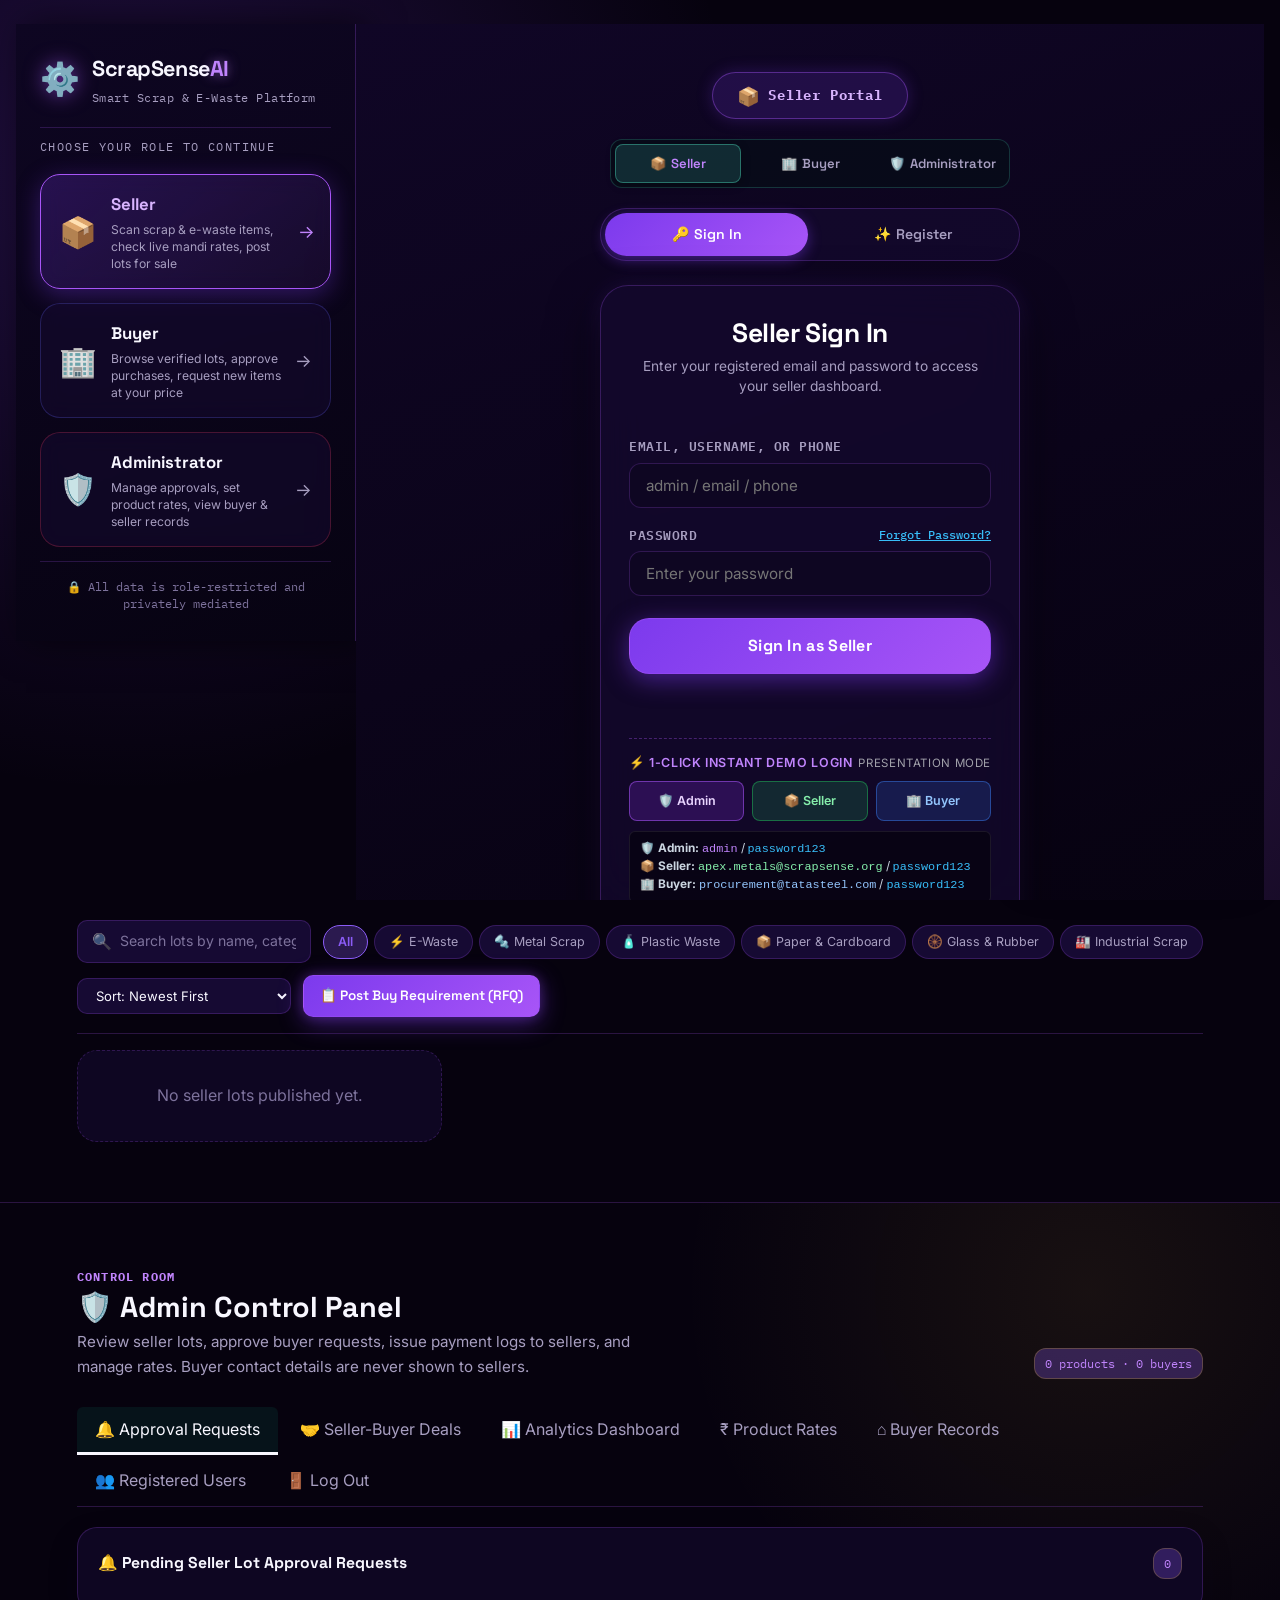
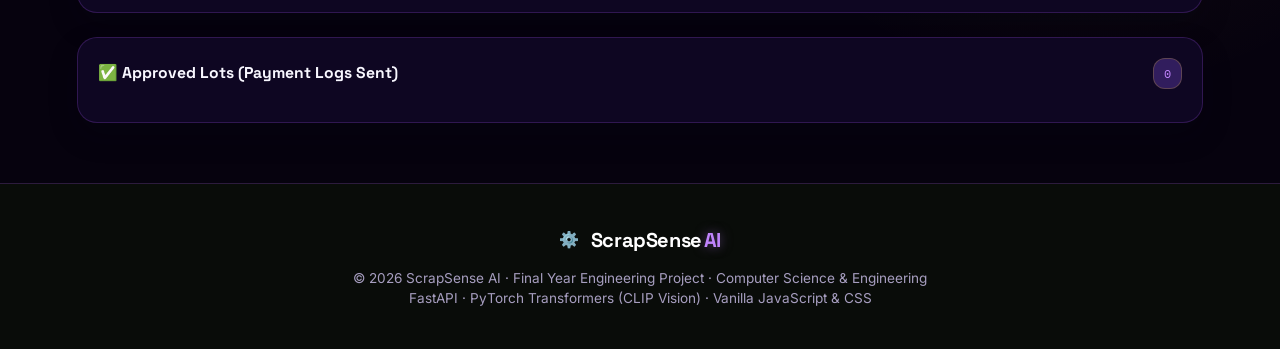
==== commit d6cbd799: "Fix login obstruction: convert email input to text, add CSS hidden guarantee, enable 1-click zero-la" ====
--- a/frontend/index.html
+++ b/frontend/index.html
@@ -112,8 +112,8 @@
         </div>
 
         <form id="authForm" class="auth-form">
-          <label id="authEmailLabel">Email Address
-            <input name="email" id="authEmailInput" type="email" required placeholder="you@example.com" autocomplete="username" />
+          <label id="authEmailLabel">Email, Username, or Phone
+            <input name="email" id="authEmailInput" type="text" required placeholder="admin / email / phone" autocomplete="username" />
           </label>
           <div class="auth-input-wrapper">
             <div class="auth-label-row">
@@ -127,6 +127,30 @@
           </button>
           <p id="authMessage" class="form-message" aria-live="polite"></p>
         </form>
+
+        <!-- Quick 1-Click Demo Logins for instant presentation access -->
+        <div class="demo-quick-auth-bar" style="margin-top: 16px; padding-top: 14px; border-top: 1px dashed rgba(168, 85, 247, 0.35);">
+          <div style="font-size: 0.78rem; font-weight: 600; color: #c084fc; margin-bottom: 8px; text-transform: uppercase; letter-spacing: 0.05em; display: flex; align-items: center; justify-content: space-between;">
+            <span>⚡ 1-Click Instant Demo Login</span>
+            <span style="font-size: 0.72rem; color: #a1a1aa; font-weight: normal;">Presentation Mode</span>
+          </div>
+          <div style="display: grid; grid-template-columns: repeat(3, 1fr); gap: 8px;">
+            <button type="button" class="btn-demo-quick" id="quickLoginAdminBtn" style="background: rgba(147, 51, 234, 0.22); border: 1px solid rgba(168, 85, 247, 0.55); color: #e9d5ff; border-radius: 8px; padding: 9px 4px; font-size: 0.78rem; font-weight: 600; cursor: pointer; transition: all 0.2s;" title="Instant Login as Administrator">
+              🛡️ Admin
+            </button>
+            <button type="button" class="btn-demo-quick" id="quickLoginSellerBtn" style="background: rgba(34, 197, 94, 0.18); border: 1px solid rgba(34, 197, 94, 0.45); color: #86efac; border-radius: 8px; padding: 9px 4px; font-size: 0.78rem; font-weight: 600; cursor: pointer; transition: all 0.2s;" title="Instant Login as Certified Seller">
+              📦 Seller
+            </button>
+            <button type="button" class="btn-demo-quick" id="quickLoginBuyerBtn" style="background: rgba(59, 130, 246, 0.18); border: 1px solid rgba(59, 130, 246, 0.45); color: #93c5fd; border-radius: 8px; padding: 9px 4px; font-size: 0.78rem; font-weight: 600; cursor: pointer; transition: all 0.2s;" title="Instant Login as Verified Buyer">
+              🏢 Buyer
+            </button>
+          </div>
+          <div style="margin-top: 10px; font-size: 0.74rem; color: #cbd5e1; background: rgba(0,0,0,0.45); border: 1px solid rgba(255,255,255,0.08); border-radius: 6px; padding: 8px 10px; line-height: 1.45;">
+            <div><strong>🛡️ Admin:</strong> <code style="color: #c084fc;">admin</code> / <code style="color: #38bdf8;">password123</code></div>
+            <div><strong>📦 Seller:</strong> <code style="color: #86efac;">apex.metals@scrapsense.org</code> / <code style="color: #38bdf8;">password123</code></div>
+            <div><strong>🏢 Buyer:</strong> <code style="color: #93c5fd;">procurement@tatasteel.com</code> / <code style="color: #38bdf8;">password123</code></div>
+          </div>
+        </div>
 
         <div class="auth-switch-prompt" id="registerSwitchPrompt">
           <span>New to ScrapSense AI?</span>
--- a/frontend/style.css
+++ b/frontend/style.css
@@ -4706,6 +4706,17 @@
   animation: authFadeIn 0.35s ease;
 }
 
+/* Ensure auth screen completely hides when hidden attribute or is-hidden class is present */
+#authScreen[hidden],
+.auth-screen[hidden],
+#authScreen.is-hidden,
+.auth-screen.is-hidden {
+  display: none !important;
+  visibility: hidden !important;
+  opacity: 0 !important;
+  pointer-events: none !important;
+}
+
 @keyframes authFadeIn {
   from { opacity: 0; }
   to { opacity: 1; }
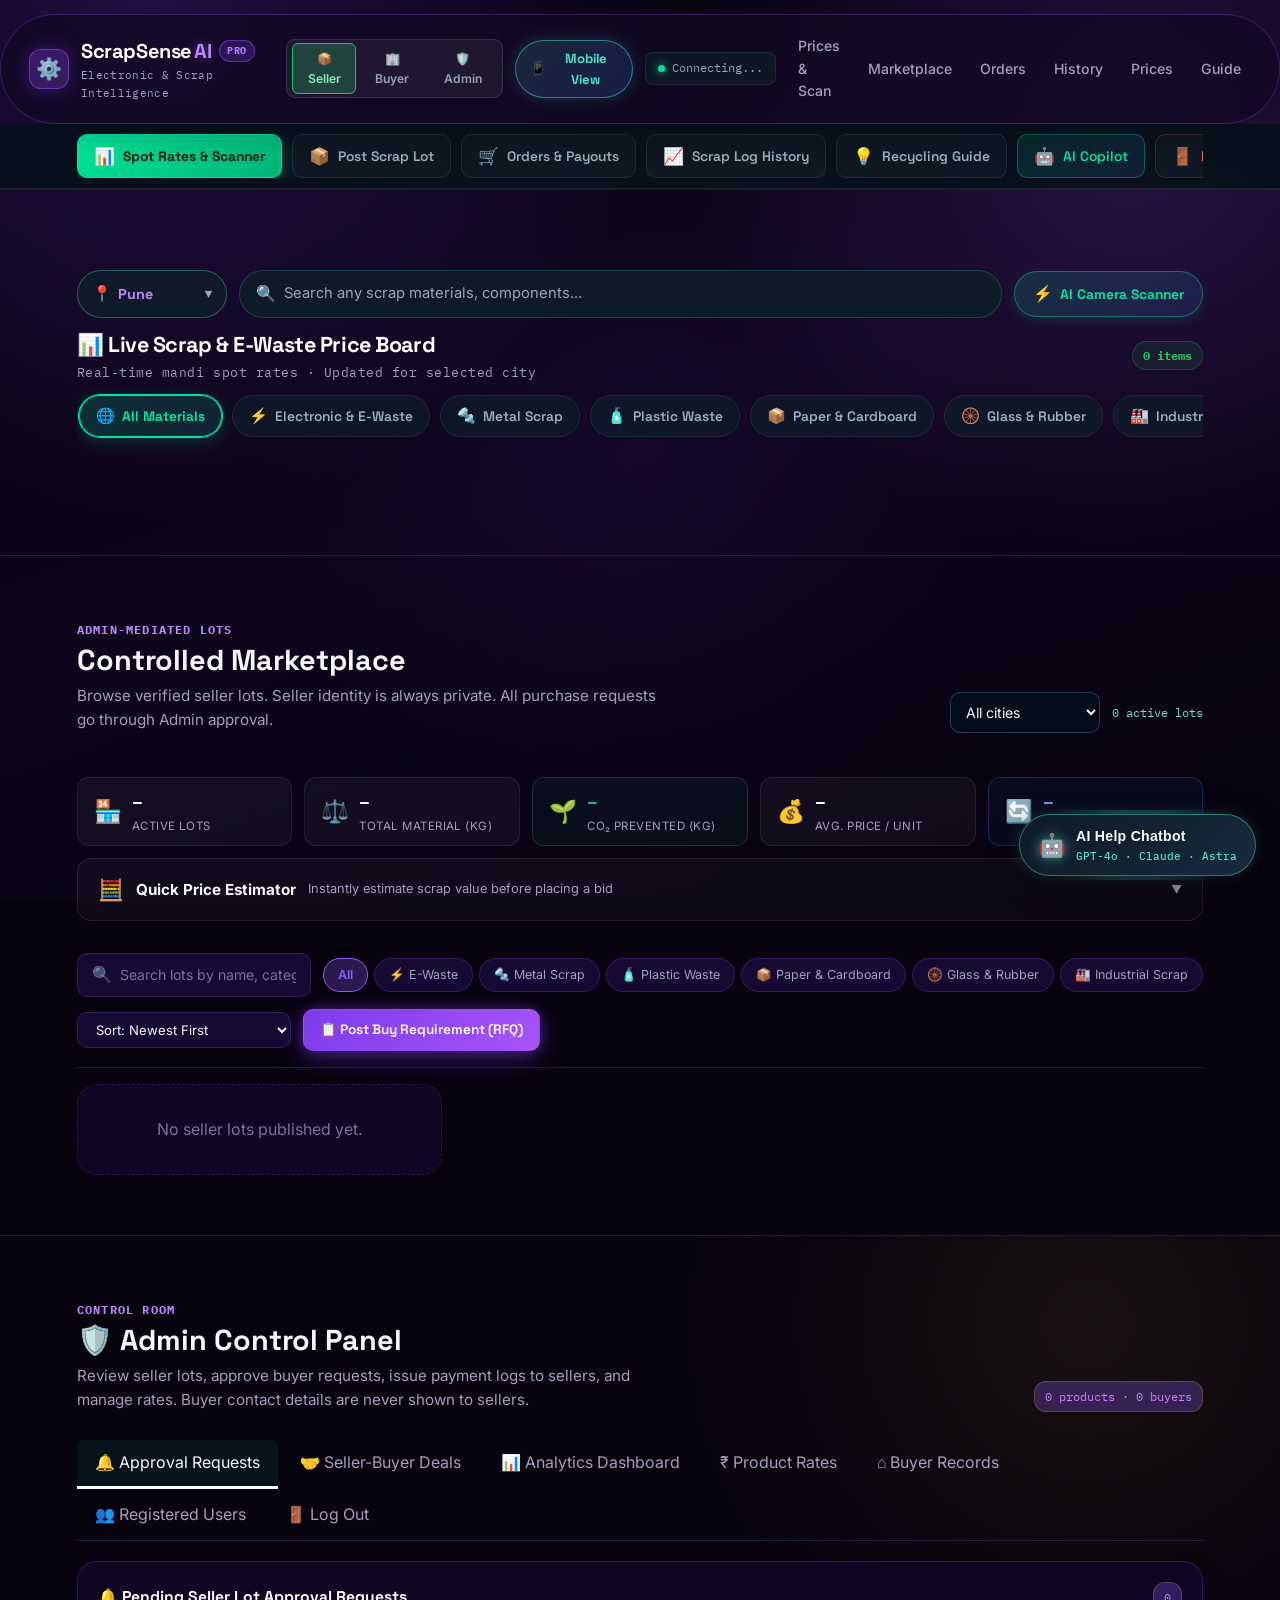
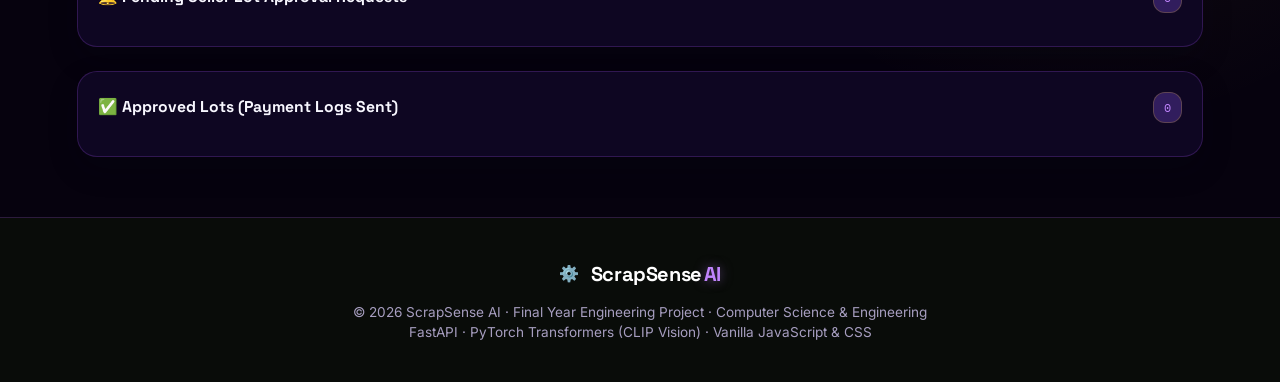
==== commit f51bcd9c: "Directly open Seller Dashboard on load with 1-click header role switcher for instant presentation" ====
--- a/frontend/index.html
+++ b/frontend/index.html
@@ -30,7 +30,7 @@
 <body>
 
   <!-- ================= AUTH SCREEN ================= -->
-  <div class="auth-screen" id="authScreen">
+  <div class="auth-screen is-hidden" id="authScreen" hidden style="display: none !important;">
 
     <!-- === ROLE SELECTOR PANEL (always visible left side) === -->
     <div class="auth-role-selector" id="authRoleSelector">
@@ -297,6 +297,19 @@
     </div>
 
     <div class="header-right">
+      <!-- Presentation 1-Click Role Switcher -->
+      <div class="pres-role-switcher" id="presRoleSwitcher" style="display: flex; gap: 4px; background: rgba(255,255,255,0.06); padding: 3px 5px; border-radius: 9px; border: 1px solid rgba(255,255,255,0.12);">
+        <button type="button" class="btn-pres-role" id="presRoleSellerBtn" style="background: rgba(34, 197, 94, 0.25); border: 1px solid #22c55e; color: #86efac; border-radius: 6px; padding: 5px 9px; font-size: 0.76rem; font-weight: 600; cursor: pointer;" title="Instant Seller Portal">
+          📦 Seller
+        </button>
+        <button type="button" class="btn-pres-role" id="presRoleBuyerBtn" style="background: transparent; border: 1px solid transparent; color: #94a3b8; border-radius: 6px; padding: 5px 9px; font-size: 0.76rem; font-weight: 600; cursor: pointer;" title="Instant Buyer Marketplace">
+          🏢 Buyer
+        </button>
+        <button type="button" class="btn-pres-role" id="presRoleAdminBtn" style="background: transparent; border: 1px solid transparent; color: #94a3b8; border-radius: 6px; padding: 5px 9px; font-size: 0.76rem; font-weight: 600; cursor: pointer;" title="Instant Administrator Control Room">
+          🛡️ Admin
+        </button>
+      </div>
+
       <!-- Phone App QR Trigger Button -->
       <button class="btn-phone-connect" id="openPhoneModalBtn" type="button" title="Open on Mobile Phone">
         <span class="phone-icon">📱</span>
